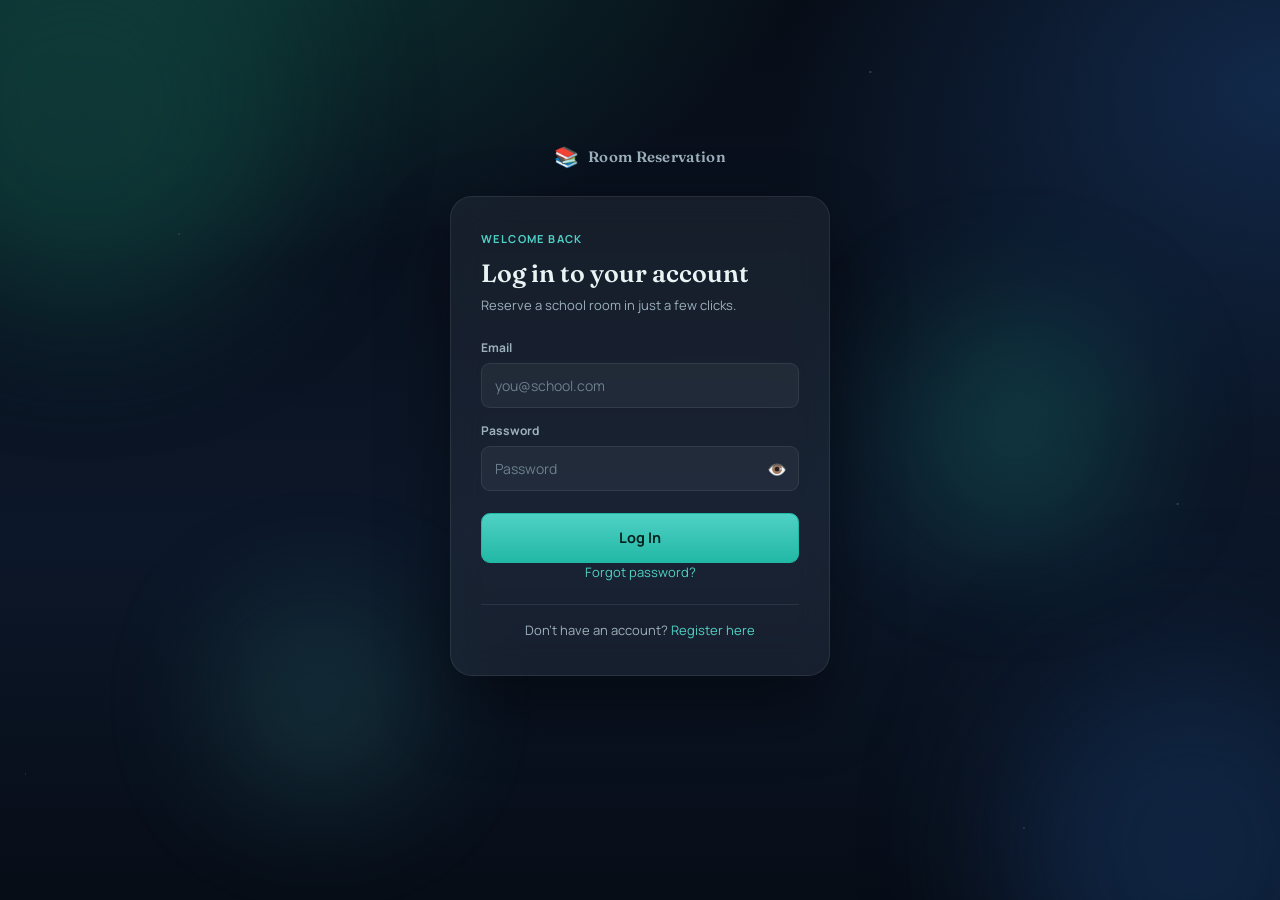
==== dashboard.html @ f52db648 "Add Room Reservation System source files Adds index.html, login.html, register.html, forgot-password" ====
<!DOCTYPE html>

<html lang="en">
<head>
<meta charset="utf-8"/>
<meta content="width=device-width, initial-scale=1.0" name="viewport"/>
<title>Room Reservation System</title>
<link href="https://fonts.googleapis.com" rel="preconnect"/>
<link href="https://cdn.jsdelivr.net/npm/bootstrap@5.3.3/dist/css/bootstrap.min.css" rel="stylesheet"/>
<link href="style.css" rel="stylesheet"/>
</head>
<body>
<div class="container">
<!-- HEADER -->
<div class="header">
<a href="index.html" style="display:flex; align-items:center; gap:8px; text-decoration:none;">
<span style="font-size:20px;">📚</span>
<div>
<h1 style="margin:0;">Room Reservation</h1>
<small>School Management System</small>
</div>
</a>
<div id="userBar"></div>
</div>
<div id="alertBox"></div>
<!-- DASHBOARD NAV -->
<nav class="dash-nav" id="dashNav">
<button class="dash-nav-btn active" data-panel="overview" onclick="switchPanel('overview')">
            🏠 Overview
        </button>
<button class="dash-nav-btn" data-panel="rooms" onclick="switchPanel('rooms')">
            🏫 Rooms
        </button>
<button class="dash-nav-btn" data-panel="reserve" onclick="switchPanel('reserve')">
            📝 Reserve
        </button>
<button class="dash-nav-btn" data-panel="reservations" onclick="switchPanel('reservations')">
            📅 My Reservations
        </button>
<button class="dash-nav-btn" data-panel="profile" onclick="switchPanel('profile')">
            👤 Profile
        </button>
<button class="dash-nav-btn admin-only" data-panel="manage-rooms" onclick="switchPanel('manage-rooms')" style="display:none;">
            🏢 Manage Rooms
        </button>
<button class="dash-nav-btn admin-only" data-panel="manage-users" onclick="switchPanel('manage-users')" style="display:none;">
            👥 Manage Users
        </button>
</nav>
<div class="dash-panels">
<!-- OVERVIEW -->
<section class="panel active" id="panel-overview">
<div class="bento">
<div class="box tile-stats">
<span class="stat-value" id="statRooms">0</span>
<span class="stat-label">Total Rooms</span>
</div>
<div class="box tile-stats">
<span class="stat-value" id="statAvailable">0</span>
<span class="stat-label">Open Slots Today</span>
</div>
<div class="box tile-stats">
<span class="stat-value" id="statPending">0</span>
<span class="stat-label">Pending Reservations</span>
</div>
<div class="box tile-stats">
<span class="stat-value" id="statApproved">0</span>
<span class="stat-label">Approved Reservations</span>
</div>
</div>
<div class="box">
<h2>👋 Welcome</h2>
<p class="note" style="margin-bottom:0;">
                    Use the tabs above to browse rooms, make a reservation,
                    check your booking history, or update your profile.
                </p>
</div>
</section>
<!-- ROOMS -->
<section class="panel" id="panel-rooms">
<div class="box">
<h2>🏫 Rooms</h2>
<p class="note">
                    Select a date to see room availability. Rooms are booked in
                    four fixed time blocks: 8:00–9:30 AM, 10:00–11:30 AM,
                    1:00–2:30 PM, and 3:00–5:00 PM.
                </p>
<label>Check Availability Date</label>
<input id="availabilityDate" type="date"/>
<div class="list-controls">
<select id="roomFilter">
<option value="all">All Rooms</option>
<option value="available">Available Only</option>
</select>
<select id="roomSort">
<option value="name">Sort: Name (A–Z)</option>
<option value="capacity-desc">Sort: Capacity (High–Low)</option>
<option value="capacity-asc">Sort: Capacity (Low–High)</option>
</select>
</div>
<div class="room-grid" id="roomGrid"></div>
<div id="roomPagination"></div>
</div>
</section>
<!-- RESERVE -->
<section class="panel" id="panel-reserve">
<div class="box">
<h2>📝 Reserve a Room</h2>
<form id="bookingForm">
<label>Room</label>
<select id="room" required=""></select>
<label>Date</label>
<input id="date" required="" type="date"/>
<label>Time Slot</label>
<div class="slot-picker" id="slotPicker">
<p class="note">
                            Choose a room and date to see available time slots.
                        </p>
</div>
<label>Purpose</label>
<input id="purpose" placeholder="Example: Math Class" required="" type="text"/>
<button class="btn success" type="submit">
                        📅 Request Reservation
                    </button>
</form>
</div>
</section>
<!-- MY RESERVATIONS -->
<section class="panel" id="panel-reservations">
<div class="box">
<h2>📅 Reservations</h2>
<p class="note">
                    Pending reservations already occupy the
                    selected time until they are cancelled or rejected.
                </p>
<div class="list-controls">
<select id="statusFilter">
<option value="all">All Statuses</option>
<option value="pending">Pending</option>
<option value="approved">Approved</option>
<option value="rejected">Rejected</option>
<option value="cancelled">Cancelled</option>
</select>
<select id="sortOrder">
<option value="newest">Sort: Newest First</option>
<option value="oldest">Sort: Oldest First</option>
</select>
</div>
<div id="bookingList"></div>
<div id="bookingPagination"></div>
</div>
</section>
<!-- PROFILE -->
<section class="panel" id="panel-profile">
<div class="box profile-box">
<h2>👤 My Profile</h2>
<div class="profile-photo-row">
<div class="profile-avatar-frame" id="profileAvatarFrame">
<span id="profileAvatarInitials">?</span>
<img alt="Profile photo" id="profileAvatarImg" style="display:none;"/>
</div>
<div>
<label class="btn photo-upload-label" for="profilePhotoInput">
                            📁 Upload New Photo
                        </label>
<input accept="image/*" id="profilePhotoInput" style="display:none;" type="file"/>
<p class="note" style="margin:8px 0 0;">
                            This photo is also shown to admins for
                            account verification.
                        </p>
</div>
</div>
<div class="profile-info">
<div class="profile-info-row">
<span class="profile-info-label">Full Name</span>
<span id="profileName">—</span>
</div>
<div class="profile-info-row">
<span class="profile-info-label">Email</span>
<span id="profileEmail">—</span>
</div>
<div class="profile-info-row">
<span class="profile-info-label">Role</span>
<span id="profileRole">—</span>
</div>
</div>
<button class="btn" onclick="openPasswordModal()" type="button">
                    🔑 Change Password
                </button>
</div>
</section>
<!-- ADMIN: MANAGE ROOMS -->
<section class="panel" id="panel-manage-rooms">
<div class="box" id="adminBox">
<h2 id="roomFormTitle">🏢 Add Room</h2>
<form id="roomForm">
<input id="roomName" placeholder="Room name" required="" type="text"/>
<input id="capacity" placeholder="Capacity" required="" type="number"/>
<input id="roomLocation" placeholder="Location (e.g. 2nd Floor, Main Building)" type="text"/>
<select id="projector">
<option value="true">
                            Projector: Yes
                        </option>
<option value="false">
                            Projector: No
                        </option>
</select>
<button class="btn success" id="roomSubmitBtn" type="submit">
                        Add Room
                    </button>
<button class="btn" id="cancelEditBtn" onclick="cancelRoomEdit()" style="display:none;" type="button">
                        Cancel Edit
                    </button>
</form>
</div>
</section>
<!-- ADMIN: MANAGE USERS -->
<section class="panel" id="panel-manage-users">
<div class="box" id="resetRequestsBox" style="display:none;">
<h2>🔑 Password Reset Requests</h2>
<div id="resetRequestList"></div>
</div>
<div class="box" id="usersBox">
<h2>👥 Manage Users</h2>
<p class="note">
                    Total registered accounts:
                    <strong id="statUsers">0</strong>
                    ·
                    Pending approval:
                    <strong id="statPendingUsers">0</strong>
                    ·
                    Flagged for review:
                    <strong id="statFlagged">0</strong>
</p>
<div class="list-controls">
<label class="checkbox-label">
<input id="flaggedOnlyFilter" onchange="toggleFlaggedOnly()" type="checkbox"/>
                    Show flagged accounts only
                </label>
<select id="userStatusFilter" onchange="filterUsersByStatus()">
<option value="all">All accounts</option>
<option value="pending">Pending approval</option>
<option value="approved">Approved</option>
<option value="rejected">Rejected</option>
<option value="blocked">Blocked</option>
</select>
</div>
<div id="userList"></div>
<div id="userPagination"></div>
</div>
</section>
</div>
</div>
<!-- ROOM DETAILS MODAL -->
<div class="modal-overlay" id="roomModal" onclick="if(event.target===this) closeRoomModal()">
<div class="modal-card">
<button class="modal-close" onclick="closeRoomModal()" type="button">
            ✕
        </button>
<div id="roomModalBody"></div>
</div>
</div>
<!-- CHANGE PASSWORD MODAL -->
<div class="modal-overlay" id="passwordModal" onclick="if(event.target===this) closePasswordModal()">
<div class="modal-card">
<button class="modal-close" onclick="closePasswordModal()" type="button">
            ✕
        </button>
<h2>🔑 Change Password</h2>
<form id="passwordForm">
<label>Current Password</label>
<div class="password-field">
<input id="currentPassword" required="" type="password"/>
<button aria-label="Show password" class="password-toggle" onclick="togglePasswordVisibility(this, 'currentPassword')" type="button">👁️</button>
</div>
<label>New Password</label>
<div class="password-field">
<input id="newPassword" required="" type="password"/>
<button aria-label="Show password" class="password-toggle" onclick="togglePasswordVisibility(this, 'newPassword')" type="button">👁️</button>
</div>
<label>Confirm New Password</label>
<div class="password-field">
<input id="confirmPassword" required="" type="password"/>
<button aria-label="Show password" class="password-toggle" onclick="togglePasswordVisibility(this, 'confirmPassword')" type="button">👁️</button>
</div>
<button class="btn success" type="submit">
                Update Password
            </button>
</form>
</div>
</div>
<script src="auth.js"></script>
<script>

const currentUser = requireAuth();

</script>
<script src="script.js"></script>
</body>
</html>
---- style.css ----
/* ============================================================
   Room Reservation — Glass / Bento theme
   ============================================================ */

@import url('https://fonts.googleapis.com/css2?family=Fraunces:opsz,wght@9..144,400;9..144,500;9..144,600;9..144,700&family=Manrope:wght@400;500;600;700;800&display=swap');

:root {
    --bg-0: #070d17;
    --bg-1: #0c1729;
    --glow-teal: #0f3d3a;
    --glow-blue: #12294a;

    --glass: rgba(255, 255, 255, 0.055);
    --glass-strong: rgba(255, 255, 255, 0.09);
    --glass-border: rgba(255, 255, 255, 0.14);
    --glass-border-soft: rgba(255, 255, 255, 0.08);

    --ink: #eaf3f3;
    --ink-dim: #9db0bd;
    --ink-faint: #6c7f8e;

    --accent: #4fd1c5;
    --accent-strong: #22b8a6;
    --accent-ink: #04211d;

    --ok: #34d399;
    --ok-bg: rgba(52, 211, 153, 0.14);
    --ok-border: rgba(52, 211, 153, 0.35);

    --warn: #fbbf24;
    --warn-bg: rgba(251, 191, 36, 0.14);
    --warn-border: rgba(251, 191, 36, 0.35);

    --danger: #fb7185;
    --danger-bg: rgba(251, 113, 133, 0.14);
    --danger-border: rgba(251, 113, 133, 0.35);

    --radius-lg: 22px;
    --radius-md: 14px;
    --radius-sm: 9px;

    --font-display: "Fraunces", Georgia, serif;
    --font-body: "Manrope", -apple-system, BlinkMacSystemFont, sans-serif;
}

* {
    box-sizing: border-box;
}

body {
    margin: 0;
    min-height: 100vh;
    font-family: var(--font-body);
    color: var(--ink);
    background:
        radial-gradient(1100px 600px at 12% -10%, var(--glow-teal) 0%, transparent 60%),
        radial-gradient(900px 700px at 100% 10%, var(--glow-blue) 0%, transparent 55%),
        linear-gradient(180deg, var(--bg-0), var(--bg-1) 60%, var(--bg-0));
    background-attachment: fixed;
    line-height: 1.5;
}

body.landing {
    display: flex;
    flex-direction: column;
}

body.landing .landing-panel {
    flex: 1 0 auto;
}

body.landing .landing-footer {
    flex-shrink: 0;
    margin-top: auto;
}

/* ---------- Page shell ---------- */

.container {
    max-width: 1160px;
    margin: 0 auto;
    padding: 28px 20px 60px;
}

.small-container {
    max-width: 420px;
    width: 100%;
    padding-top: 0;
    position: relative;
    z-index: 1;
}

body.auth-page {
    display: flex;
    align-items: center;
    justify-content: center;
    padding: 32px 0;
}

/* ---------- Auth page ambient background ---------- */

.auth-bg {
    position: fixed;
    inset: 0;
    overflow: hidden;
    z-index: 0;
    pointer-events: none;
}

.auth-bg::before {
    content: "";
    position: absolute;
    inset: -10%;
    background-image:
        radial-gradient(1.5px 1.5px at 20% 30%, rgba(255,255,255,0.5), transparent),
        radial-gradient(1.5px 1.5px at 65% 15%, rgba(255,255,255,0.4), transparent),
        radial-gradient(1px 1px at 40% 65%, rgba(255,255,255,0.35), transparent),
        radial-gradient(1.5px 1.5px at 85% 55%, rgba(255,255,255,0.4), transparent),
        radial-gradient(1px 1px at 10% 80%, rgba(255,255,255,0.3), transparent),
        radial-gradient(1.5px 1.5px at 75% 85%, rgba(255,255,255,0.45), transparent),
        radial-gradient(1px 1px at 55% 40%, rgba(255,255,255,0.3), transparent),
        radial-gradient(1.5px 1.5px at 30% 95%, rgba(255,255,255,0.35), transparent);
    background-repeat: repeat;
    background-size: 100% 100%;
    animation: twinkle 6s ease-in-out infinite;
    opacity: 0.7;
}

@keyframes twinkle {
    0%, 100% { opacity: 0.5; }
    50% { opacity: 0.9; }
}

.orb {
    position: absolute;
    border-radius: 50%;
    filter: blur(70px);
    will-change: transform;
}

.orb-1 {
    width: 420px;
    height: 420px;
    top: -12%;
    left: -10%;
    background: var(--glow-teal);
    opacity: 0.8;
}

.orb-2 {
    width: 380px;
    height: 380px;
    bottom: -15%;
    right: -8%;
    background: var(--glow-blue);
    opacity: 0.8;
}

.orb-3 {
    width: 220px;
    height: 220px;
    top: 35%;
    right: 12%;
    background: var(--accent-strong);
    opacity: 0.25;
}

.orb-4 {
    width: 180px;
    height: 180px;
    bottom: 12%;
    left: 18%;
    background: var(--accent);
    opacity: 0.2;
}

/* ---------- 3D tilt auth card ---------- */

.tilt-wrap {
    perspective: 1000px;
}

.box.auth-card {
    position: relative;
    overflow: hidden;
    padding: 34px 30px;
    transform-style: preserve-3d;
    transform:
        perspective(1000px)
        rotateX(var(--rx, 0deg))
        rotateY(var(--ry, 0deg))
        scale(var(--s, 1));
    box-shadow: 0 30px 70px rgba(0, 0, 0, 0.45);
}

.auth-card .glare {
    position: absolute;
    inset: 0;
    background: radial-gradient(
        circle at var(--gx, 50%) var(--gy, 50%),
        rgba(255, 255, 255, 0.22),
        transparent 55%
    );
    opacity: 0;
    transition: opacity 0.2s ease;
    pointer-events: none;
}

@media (prefers-reduced-motion: reduce) {
    .auth-bg::before {
        animation: none;
    }

    .orb {
        display: none;
    }

    .box.auth-card {
        transition: none !important;
        transform: none !important;
    }
}

@media (max-width: 480px) {
    .orb-1, .orb-2 {
        width: 260px;
        height: 260px;
    }

    .orb-3, .orb-4 {
        width: 140px;
        height: 140px;
    }
}

/* ---------- Clean auth layout ---------- */

.auth-brand {
    display: flex;
    align-items: center;
    justify-content: center;
    gap: 9px;
    margin-bottom: 28px;
    text-decoration: none !important;
}

.auth-logo {
    font-size: 20px;
    line-height: 1;
}

.auth-wordmark {
    font-family: var(--font-display);
    font-weight: 600;
    font-size: 15px;
    letter-spacing: 0.3px;
    color: var(--ink-dim);
}

.auth-card-head {
    margin-bottom: 24px;
}

.auth-eyebrow {
    display: block;
    font-size: 11px;
    font-weight: 700;
    text-transform: uppercase;
    letter-spacing: 1.4px;
    color: var(--accent);
    margin-bottom: 10px;
}

.auth-card .auth-card-head h2 {
    font-size: 25px;
    margin: 0 0 8px;
}

.auth-sub {
    margin: 0;
    font-size: 13.5px;
    color: var(--ink-dim);
    line-height: 1.5;
}

.auth-card .btn.full-width {
    width: 100%;
    margin-top: 22px;
    padding: 13px 18px;
    font-size: 14.5px;
}

.auth-divider {
    height: 1px;
    background: var(--glass-border-soft);
    margin: 22px 0 16px;
}

.auth-footer {
    text-align: center;
    font-size: 13px;
    color: var(--ink-dim);
    margin: 0;
}

@media (max-width: 480px) {
    .box.auth-card {
        padding: 26px 20px;
    }

    .box.auth-card .auth-card-head h2 {
        font-size: 22px;
    }

    .auth-brand {
        margin-bottom: 20px;
    }
}

/* ---------- Header ---------- */

.header {
    display: flex;
    justify-content: space-between;
    align-items: center;
    gap: 16px;
    padding: 20px 26px;
    margin-bottom: 22px;
    background: var(--glass);
    border: 1px solid var(--glass-border-soft);
    border-radius: var(--radius-lg);
    backdrop-filter: blur(18px);
    -webkit-backdrop-filter: blur(18px);
}

.header h1 {
    font-family: var(--font-display);
    font-weight: 600;
    font-size: 26px;
    margin: 0 0 2px;
    letter-spacing: 0.2px;
}

.header small {
    color: var(--ink-dim);
    font-size: 13px;
}

#userBar {
    display: flex;
    align-items: center;
    gap: 10px;
    flex-wrap: wrap;
    font-size: 13px;
    color: var(--ink-dim);
}

/* ---------- Glass surfaces (tiles / boxes) ---------- */

.box {
    background: var(--glass);
    border: 1px solid var(--glass-border-soft);
    border-radius: var(--radius-lg);
    padding: 24px;
    margin-bottom: 18px;
    backdrop-filter: blur(16px);
    -webkit-backdrop-filter: blur(16px);
    box-shadow: 0 1px 0 rgba(255, 255, 255, 0.05) inset;
}

.box h2 {
    font-family: var(--font-display);
    font-weight: 600;
    font-size: 19px;
    margin: 0 0 14px;
    color: var(--ink);
}

.note {
    color: var(--ink-dim);
    font-size: 13px;
    margin: 0 0 14px;
    line-height: 1.6;
}

/* ---------- Bento grid (index dashboard) ---------- */

.bento {
    display: grid;
    grid-template-columns: repeat(12, 1fr);
    gap: 16px;
    align-items: start;
}

.bento > .box {
    margin-bottom: 0;
}

.tile-stats {
    grid-column: span 3;
    padding: 18px 20px;
    display: flex;
    flex-direction: column;
    gap: 6px;
}

.stat-value {
    font-family: var(--font-display);
    font-size: 30px;
    font-weight: 600;
    line-height: 1;
}

.stat-label {
    font-size: 12px;
    color: var(--ink-dim);
}

.tile-admin {
    grid-column: span 6;
}

.tile-users {
    grid-column: span 6;
}

.tile-rooms {
    grid-column: span 8;
}

.tile-book {
    grid-column: span 4;
}

.tile-reservations {
    grid-column: span 12;
}

@media (max-width: 900px) {
    .tile-stats { grid-column: span 6; }
    .tile-admin { grid-column: span 12; }
    .tile-users { grid-column: span 12; }
    .tile-rooms { grid-column: span 12; }
    .tile-book { grid-column: span 12; }
}

@media (max-width: 560px) {
    .tile-stats { grid-column: span 12; }
}

/* ---------- Mobile refinements ---------- */

@media (max-width: 640px) {

    .container {
        padding: 16px 12px 40px;
    }

    .small-container {
        padding-top: 0;
    }

    .header {
        flex-direction: column;
        align-items: flex-start;
        gap: 10px;
        padding: 16px 18px;
        border-radius: var(--radius-md);
    }

    #userBar {
        width: 100%;
        justify-content: flex-start;
    }

    .header h1 {
        font-size: 21px;
    }

    .box {
        padding: 16px;
        border-radius: var(--radius-md);
    }

    .bento {
        gap: 12px;
    }

    .tile-stats {
        flex-direction: row;
        align-items: baseline;
        justify-content: space-between;
        padding: 14px 16px;
    }

    .stat-value {
        font-size: 22px;
    }

    .room-grid,
    .slot-grid {
        grid-template-columns: 1fr;
    }

    .booking {
        flex-direction: column;
        align-items: stretch;
    }

    .booking > div:last-child {
        display: flex;
        gap: 8px;
    }

    .booking > div:last-child .btn {
        flex: 1;
        margin-top: 0;
    }

    input,
    select,
    .btn {
        font-size: 16px; /* prevents iOS auto-zoom on focus */
    }

    .pagination {
        gap: 8px;
    }

    .pagination .btn {
        font-size: 13px;
        padding: 8px 10px;
    }

    .user-row {
        flex-direction: column;
        align-items: stretch;
        text-align: left;
    }

    .user-row-actions {
        flex-wrap: wrap;
        margin-top: 8px;
    }

    .user-row .btn {
        width: 100%;
        margin-top: 8px;
    }

    .modal-card {
        padding: 20px;
        max-height: 90vh;
    }

    .modal-overlay {
        padding: 12px;
    }

    .list-controls {
        flex-direction: column;
    }

    .list-controls select {
        width: 100%;
    }
}

/* ---------- Forms ---------- */

label {
    display: block;
    font-size: 12px;
    font-weight: 700;
    color: var(--ink-dim);
    margin: 14px 0 6px;
    text-transform: none;
}

label:first-of-type {
    margin-top: 0;
}

input,
select {
    width: 100%;
    padding: 11px 13px;
    background: rgba(255, 255, 255, 0.045);
    border: 1px solid var(--glass-border-soft);
    border-radius: var(--radius-sm);
    color: var(--ink);
    font-family: var(--font-body);
    font-size: 14px;
    outline: none;
    transition: border-color 0.15s ease, background 0.15s ease;
}

input::placeholder {
    color: var(--ink-faint);
}

/* ---------- Password field with show/hide toggle ---------- */

.password-field {
    position: relative;
}

.password-field input {
    padding-right: 42px;
}

.password-toggle {
    position: absolute;
    top: 50%;
    right: 6px;
    transform: translateY(-50%);
    background: none;
    border: none;
    font-size: 16px;
    line-height: 1;
    padding: 6px;
    cursor: pointer;
    color: var(--ink-dim);
    display: flex;
    align-items: center;
    justify-content: center;
}

.password-toggle:hover {
    color: var(--ink);
}

input:focus,
select:focus {
    border-color: var(--accent);
    background: rgba(79, 209, 197, 0.06);
}

select option {
    background: #0c1729;
    color: var(--ink);
}

input[type="date"],
input[type="time"] {
    color-scheme: dark;
}

/* ---------- Buttons ---------- */

.btn {
    display: inline-flex;
    align-items: center;
    justify-content: center;
    gap: 6px;
    padding: 11px 18px;
    margin-top: 16px;
    border: 1px solid var(--glass-border);
    border-radius: var(--radius-sm);
    background: var(--glass-strong);
    color: var(--ink);
    font-family: var(--font-body);
    font-weight: 700;
    font-size: 14px;
    cursor: pointer;
    transition: transform 0.12s ease, background 0.15s ease, border-color 0.15s ease;
}

.btn:hover {
    background: rgba(255, 255, 255, 0.13);
}

.btn:active {
    transform: scale(0.98);
}

.btn.success {
    background: linear-gradient(180deg, var(--accent), var(--accent-strong));
    border-color: var(--accent-strong);
    color: var(--accent-ink);
}

.btn.success:hover {
    filter: brightness(1.06);
}

.btn.danger {
    background: var(--danger-bg);
    border-color: var(--danger-border);
    color: #ffd7dd;
}

.btn.danger:hover {
    background: rgba(251, 113, 133, 0.22);
}

/* ---------- Alerts ---------- */

.alert {
    padding: 13px 16px;
    border-radius: var(--radius-md);
    margin-bottom: 16px;
    font-size: 13px;
    border: 1px solid;
    backdrop-filter: blur(12px);
}

.alert.success {
    background: var(--ok-bg);
    border-color: var(--ok-border);
    color: #b6f4d8;
}

.alert.error {
    background: var(--danger-bg);
    border-color: var(--danger-border);
    color: #ffd7dd;
}

/* ---------- List filter / sort controls ---------- */

.list-controls {
    display: flex;
    gap: 10px;
    margin-bottom: 14px;
    flex-wrap: wrap;
}

.list-controls select {
    width: auto;
    flex: 1;
    min-width: 160px;
    padding: 9px 12px;
    font-size: 13px;
}

/* ---------- Room grid ---------- */

.room-grid {
    display: grid;
    grid-template-columns: repeat(auto-fill, minmax(230px, 1fr));
    gap: 12px;
}

.room-card {
    background: rgba(255, 255, 255, 0.035);
    border: 1px solid var(--glass-border-soft);
    border-radius: var(--radius-md);
    padding: 16px;
    transition: border-color 0.15s ease, background 0.15s ease;
}

.room-card:hover {
    border-color: var(--glass-border);
    background: rgba(255, 255, 255, 0.06);
}

.room-card h3 {
    font-family: var(--font-display);
    font-weight: 600;
    font-size: 17px;
    color: var(--ink);
    margin: 0 0 8px;
}

.room-card p {
    color: var(--ink-dim);
    font-size: 13px;
    margin: 4px 0;
}

.room-summary {
    display: inline-flex;
    align-items: center;
    padding: 7px 11px;
    margin: 10px 0;
    border-radius: var(--radius-sm);
    font-size: 12px;
    font-weight: 700;
    border: 1px solid;
}

.room-summary.available {
    background: var(--ok-bg);
    color: var(--ok);
    border-color: var(--ok-border);
}

.room-summary.full {
    background: var(--danger-bg);
    color: var(--danger);
    border-color: var(--danger-border);
}

.available {
    background: var(--ok-bg);
    color: var(--ok);
    padding: 8px 10px;
    margin: 10px 0;
    border-radius: var(--radius-sm);
    font-size: 12px;
    border: 1px solid var(--ok-border);
}

/* ---------- Timeline ---------- */

.timeline {
    margin-top: 10px;
    font-size: 12px;
}

.timeline b {
    display: block;
    margin-bottom: 6px;
    color: var(--ink-dim);
    font-weight: 700;
}

.timeline-item {
    display: flex;
    justify-content: space-between;
    align-items: center;
    gap: 8px;
    padding: 9px 11px;
    margin-top: 6px;
    border-radius: var(--radius-sm);
    border: 1px solid;
}

.timeline-item span:last-child {
    text-align: right;
}

.timeline-item.available {
    background: var(--ok-bg);
    color: var(--ok);
    border-color: var(--ok-border);
}

.timeline-item.pending {
    background: var(--warn-bg);
    color: var(--warn);
    border-color: var(--warn-border);
}

.timeline-item.approved {
    background: var(--danger-bg);
    color: var(--danger);
    border-color: var(--danger-border);
}

/* ---------- Slot picker ---------- */

.slot-picker {
    margin-bottom: 6px;
}

.slot-grid {
    display: grid;
    grid-template-columns: repeat(auto-fill, minmax(150px, 1fr));
    gap: 8px;
}

.slot-option {
    display: flex;
    flex-direction: column;
    gap: 4px;
    padding: 11px 12px;
    border-radius: var(--radius-sm);
    border: 1px solid var(--glass-border-soft);
    font-size: 12px;
    cursor: pointer;
    background: rgba(255, 255, 255, 0.03);
    transition: transform 0.1s ease, border-color 0.15s ease;
}

.slot-option.available {
    background: var(--ok-bg);
    color: var(--ok);
    border-color: var(--ok-border);
}

.slot-option.available:hover {
    transform: translateY(-1px);
    border-color: var(--ok);
}

.slot-option.selected {
    outline: 2px solid var(--accent);
    outline-offset: -2px;
}

.slot-option.disabled {
    cursor: not-allowed;
    opacity: 0.9;
}

.slot-option.pending {
    background: var(--warn-bg);
    color: var(--warn);
    border-color: var(--warn-border);
}

.slot-option.approved {
    background: var(--danger-bg);
    color: var(--danger);
    border-color: var(--danger-border);
}

.slot-time {
    font-weight: 700;
}

.slot-purpose {
    font-size: 11px;
    opacity: 0.85;
}

/* ---------- Reservations list ---------- */

.booking {
    background: rgba(255, 255, 255, 0.035);
    border: 1px solid var(--glass-border-soft);
    border-left: 3px solid var(--accent);
    border-radius: var(--radius-md);
    padding: 16px;
    margin-bottom: 10px;
    display: flex;
    justify-content: space-between;
    align-items: center;
    gap: 14px;
    flex-wrap: wrap;
}

.booking h3 {
    font-family: var(--font-display);
    font-size: 15px;
    font-weight: 600;
    color: var(--ink);
    margin: 0 0 6px;
}

.booking p {
    font-size: 12px;
    color: var(--ink-dim);
    margin: 3px 0;
}

.status {
    display: inline-block;
    padding: 4px 9px;
    border-radius: 999px;
    font-size: 11px;
    font-weight: 700;
    border: 1px solid;
}

.status.pending {
    background: var(--warn-bg);
    color: var(--warn);
    border-color: var(--warn-border);
}

.status.approved {
    background: var(--ok-bg);
    color: var(--ok);
    border-color: var(--ok-border);
}

.status.cancelled {
    background: rgba(255, 255, 255, 0.06);
    color: var(--ink-faint);
    border-color: var(--glass-border-soft);
}

.status.rejected {
    background: var(--danger-bg);
    color: var(--danger);
    border-color: var(--danger-border);
}

.status.blocked {
    background: rgba(255, 255, 255, 0.06);
    color: var(--ink-dim);
    border-color: var(--glass-border);
}

.status.priority {
    background: rgba(79, 209, 197, 0.14);
    color: var(--accent);
    border-color: rgba(79, 209, 197, 0.35);
    margin-left: 6px;
}

/* ---------- Manage Users ---------- */

.user-row {
    display: flex;
    justify-content: space-between;
    align-items: center;
    gap: 12px;
    padding: 12px 14px;
    margin-bottom: 8px;
    background: rgba(255, 255, 255, 0.035);
    border: 1px solid var(--glass-border-soft);
    border-radius: var(--radius-sm);
}

.user-row-info {
    flex: 1;
    min-width: 0;
}

.user-row-photo {
    flex-shrink: 0;
}

.user-row-avatar {
    width: 36px;
    height: 36px;
    border-radius: 50%;
    object-fit: cover;
    display: flex;
    align-items: center;
    justify-content: center;
    background: linear-gradient(135deg, var(--accent), var(--glow-blue));
    color: var(--accent-ink);
    font-size: 12px;
    font-weight: 700;
}

.user-row strong {
    font-size: 13px;
    color: var(--ink);
}

.user-row p {
    font-size: 12px;
    color: var(--ink-dim);
    margin: 3px 0 0;
}

.role-select {
    display: inline-block;
    width: auto;
    padding: 2px 8px;
    font-size: 12px;
    margin: 0;
    border-radius: 6px;
    background: var(--glass-strong);
    color: var(--ink);
    border: 1px solid var(--glass-border);
}

.user-row-role-fixed {
    font-weight: 500;
}

.user-row .btn {
    margin-top: 0;
    padding: 7px 12px;
    font-size: 12px;
}

.user-row-actions {
    display: flex;
    align-items: center;
    flex-wrap: wrap;
    gap: 8px;
    flex-shrink: 0;
}

.trust-flags {
    color: var(--ink-faint);
    font-size: 11px;
    margin-top: 4px;
    line-height: 1.5;
}

.status.trust-low {
    background: var(--ok-bg);
    color: var(--ok);
    border-color: var(--ok-border);
}

.status.trust-medium {
    background: var(--warn-bg);
    color: var(--warn);
    border-color: var(--warn-border);
}

.status.trust-high {
    background: var(--danger-bg);
    color: var(--danger);
    border-color: var(--danger-border);
}

.checkbox-label {
    display: flex;
    align-items: center;
    gap: 8px;
    font-size: 13px;
    font-weight: 400;
    color: var(--ink-dim);
    margin: 0 0 14px;
    cursor: pointer;
    text-transform: none;
}

.checkbox-label input[type="checkbox"] {
    width: auto;
    accent-color: var(--accent);
    cursor: pointer;
}

.field-hint {
    font-size: 12px;
    color: var(--warn);
    margin: -8px 0 4px;
    line-height: 1.5;
}

/* ---------- Photo / face-check capture ---------- */

.photo-capture {
    margin: 4px 0 16px;
}

.photo-frame {
    position: relative;
    width: 260px;
    height: 260px;
    margin: 0 auto 12px;
    border-radius: 50%;
    overflow: hidden;
    background: rgba(255, 255, 255, 0.04);
    border: 2px dashed var(--glass-border);
    display: flex;
    align-items: center;
    justify-content: center;
}

@media (max-width: 480px) {
    .photo-frame {
        width: 220px;
        height: 220px;
    }
}

.photo-placeholder {
    font-size: 40px;
    opacity: 0.5;
}

#camPreview,
#photoPreview,
#matchPreview {
    width: 100%;
    height: 100%;
    object-fit: cover;
    transform: scaleX(-1);
}

.photo-status {
    text-align: center;
    font-size: 12px;
    color: var(--ink-dim);
    line-height: 1.6;
    margin: 0 0 12px;
    min-height: 34px;
}

.photo-status.ok {
    color: var(--ok);
}

.photo-status.warn {
    color: var(--warn);
}

.photo-status.error {
    color: var(--danger);
}

.photo-actions {
    display: flex;
    justify-content: center;
    gap: 10px;
    flex-wrap: wrap;
}

.photo-actions .btn {
    margin-top: 0;
    padding: 9px 14px;
    font-size: 13px;
}

.photo-upload-label {
    display: inline-flex;
    align-items: center;
    justify-content: center;
    cursor: pointer;
}

/* ---------- Room details modal ---------- */

.modal-overlay {
    display: none;
    position: fixed;
    inset: 0;
    background: rgba(3, 8, 15, 0.65);
    backdrop-filter: blur(6px);
    -webkit-backdrop-filter: blur(6px);
    align-items: center;
    justify-content: center;
    padding: 20px;
    z-index: 100;
}

.modal-card {
    position: relative;
    width: 100%;
    max-width: 460px;
    max-height: 85vh;
    overflow-y: auto;
    background: var(--bg-1);
    border: 1px solid var(--glass-border);
    border-radius: var(--radius-lg);
    padding: 26px;
    box-shadow: 0 20px 60px rgba(0, 0, 0, 0.5);
}

.modal-card h2 {
    font-family: var(--font-display);
    font-weight: 600;
    font-size: 20px;
    margin: 0 0 10px;
}

.modal-card p {
    color: var(--ink-dim);
    font-size: 13px;
    margin: 4px 0;
}

.modal-close {
    position: absolute;
    top: 14px;
    right: 14px;
    width: 30px;
    height: 30px;
    border-radius: 50%;
    border: 1px solid var(--glass-border-soft);
    background: var(--glass-strong);
    color: var(--ink);
    cursor: pointer;
    font-size: 14px;
    line-height: 1;
}

.modal-close:hover {
    background: rgba(255, 255, 255, 0.16);
}

.empty {
    color: var(--ink-faint);
    font-size: 13px;
    padding: 10px 2px;
}

/* ---------- Pagination ---------- */

.pagination {
    display: flex;
    align-items: center;
    justify-content: center;
    gap: 14px;
    margin-top: 16px;
}

.pagination .btn {
    margin-top: 0;
    padding: 8px 14px;
    font-size: 13px;
}

.pagination .btn:disabled {
    opacity: 0.35;
    cursor: not-allowed;
}

.pagination .btn:disabled:hover {
    background: var(--glass-strong);
}

.page-indicator {
    font-size: 12px;
    color: var(--ink-dim);
    white-space: nowrap;
}

/* ---------- Links ---------- */

a {
    color: var(--accent);
    text-decoration: none;
}

a:hover {
    text-decoration: underline;
}

.box p {
    color: var(--ink-dim);
    font-size: 13px;
}

/* ============================================================
   Landing page (home.html)
   ============================================================ */

.landing a {
    text-decoration: none;
}

.landing section {
    position: relative;
    z-index: 1;
}

.landing-panel {
    display: none;
}

.landing-panel.active {
    display: block;
    animation: panelFadeIn 0.25s ease;
}

.nav-links a.active {
    color: var(--ink);
}

/* ---------- Navbar ---------- */

.navbar {
    position: sticky;
    top: 0;
    z-index: 50;
    display: flex;
    align-items: center;
    justify-content: space-between;
    padding: 16px 5vw;
    background: rgba(7, 13, 23, 0.72);
    border-bottom: 1px solid var(--glass-border-soft);
    backdrop-filter: blur(16px);
    -webkit-backdrop-filter: blur(16px);
}

.navbar .auth-brand {
    margin-bottom: 0;
}

.nav-links {
    display: flex;
    align-items: center;
    gap: 28px;
}

.nav-links a {
    font-size: 14px;
    font-weight: 600;
    color: var(--ink-dim);
    transition: color 0.15s ease;
}

.nav-links a:hover {
    color: var(--ink);
}

.nav-actions {
    display: flex;
    align-items: center;
    gap: 10px;
}

.nav-actions .btn {
    margin-top: 0;
}

.nav-toggle {
    display: none;
    background: none;
    border: 1px solid var(--glass-border-soft);
    border-radius: var(--radius-sm);
    color: var(--ink);
    width: 38px;
    height: 38px;
    font-size: 18px;
    cursor: pointer;
}

/* ---------- Hero ---------- */

.hero {
    --nav-h: 78px;
    max-width: 2000px;
    margin: 0 auto;
    padding: 40px 5vw;
    min-height: calc(100vh - var(--nav-h));
    min-height: calc(100dvh - var(--nav-h));
    display: grid;
    grid-template-columns: 1fr 1fr;
    gap: 48px;
    align-items: center;
}

.hero-eyebrow {
    display: inline-block;
    font-size: 12px;
    font-weight: 700;
    text-transform: uppercase;
    letter-spacing: 1.4px;
    color: var(--accent);
    background: rgba(79, 209, 197, 0.12);
    border: 1px solid rgba(79, 209, 197, 0.3);
    padding: 6px 14px;
    border-radius: 999px;
    margin-bottom: 20px;
}

.hero h1 {
    font-family: var(--font-display);
    font-weight: 600;
    font-size: 52px;
    line-height: 1.1;
    margin: 0 0 20px;
    color: var(--ink);
}

.hero h1 span {
    color: var(--accent);
}

.hero-sub {
    font-size: 17px;
    color: var(--ink-dim);
    line-height: 1.65;
    margin: 0 0 32px;
    max-width: 440px;
}

.hero-ctas {
    display: flex;
    align-items: center;
    gap: 14px;
    flex-wrap: wrap;
}

.hero-ctas .btn {
    margin-top: 0;
    padding: 13px 24px;
    font-size: 14.5px;
}

.btn.ghost {
    background: transparent;
    border-color: var(--glass-border-soft);
}

.btn.ghost:hover {
    background: var(--glass);
}

/* Quick availability preview bar */

.hero-search {
    display: grid;
    grid-template-columns: repeat(4, 1fr) auto;
    gap: 10px;
    padding: 16px;
    background: var(--glass);
    border: 1px solid var(--glass-border);
    border-radius: var(--radius-lg);
    backdrop-filter: blur(16px);
    max-width: 620px;
}

.hero-search-field {
    display: flex;
    flex-direction: column;
    gap: 4px;
}

.hero-search-field label {
    margin: 0;
    font-size: 10px;
    text-transform: uppercase;
    letter-spacing: 0.6px;
}

.hero-search-field select,
.hero-search-field input {
    padding: 8px 10px;
    font-size: 13px;
}

.hero-search-btn {
    align-self: end;
    width: 42px;
    height: 42px;
    border-radius: 50%;
    background: linear-gradient(180deg, var(--accent), var(--accent-strong));
    border: none;
    color: var(--accent-ink);
    font-size: 16px;
    cursor: pointer;
    display: flex;
    align-items: center;
    justify-content: center;
    transition: transform 0.15s ease;
}

.hero-search-btn:hover {
    transform: scale(1.06);
}

.hero-search-note {
    grid-column: 1 / -1;
    font-size: 11.5px;
    color: var(--ink-faint);
    margin: 2px 0 0;
}

/* Hero illustration */

.hero-art {
    position: relative;
    align-self: stretch;
    min-height: 380px;
    display: flex;
    flex-direction: column;
    align-items: center;
    justify-content: center;
    width: 100%;
}

.hero-art-card {
    position: absolute;
    background: var(--glass-strong);
    border: 1px solid var(--glass-border);
    border-radius: var(--radius-lg);
    backdrop-filter: blur(14px);
    box-shadow: 0 25px 60px rgba(0, 0, 0, 0.45);
    padding: 16px 18px;
}

.hero-art-card.card-1 {
    top: 0;
    left: 10%;
    width: 260px;
    background: #ffffff;
    border-color: rgba(0, 0, 0, 0.08);
    box-shadow: 0 25px 60px rgba(0, 0, 0, 0.25);
}

.hero-art-card.card-2 {
    top: 130px;
    right: 0;
    width: 220px;
    background: #ffffff;
    border-color: rgba(0, 0, 0, 0.08);
    box-shadow: 0 25px 60px rgba(0, 0, 0, 0.25);
}

.hero-art-card.card-3 {
    bottom: 10px;
    left: 0;
    width: 240px;
    background: #ffffff;
    border-color: rgba(0, 0, 0, 0.08);
    box-shadow: 0 25px 60px rgba(0, 0, 0, 0.25);
}

.hero-art-card .art-label {
    font-size: 11px;
    color: #111827;
    font-weight: 700;
    text-transform: uppercase;
    letter-spacing: 0.6px;
    margin-bottom: 8px;
}

.hero-art-card .art-title {
    font-family: var(--font-display);
    font-weight: 600;
    font-size: 16px;
    margin-bottom: 10px;
    color: #000000;
}

.hero-art-card .art-row {
    display: flex;
    justify-content: space-between;
    font-size: 12px;
    padding: 6px 0;
    border-top: 1px solid rgba(0, 0, 0, 0.08);
    color: #000000;
}

.hero-art-card .art-row:first-of-type {
    border-top: none;
}

/* ---------- Section shell ---------- */

.section {
    max-width: 1160px;
    margin: 0 auto;
    padding: 64px 5vw;
}

.section-head {
    text-align: center;
    max-width: 620px;
    margin: 0 auto 42px;
}

.section-eyebrow {
    display: block;
    font-size: 11px;
    font-weight: 700;
    text-transform: uppercase;
    letter-spacing: 1.4px;
    color: var(--accent);
    margin-bottom: 10px;
}

.section-head h2 {
    font-family: var(--font-display);
    font-weight: 600;
    font-size: 30px;
    margin: 0 0 12px;
    color: var(--ink);
}

.section-head p {
    color: var(--ink-dim);
    font-size: 14.5px;
    line-height: 1.6;
    margin: 0;
}

/* ---------- Mini stats bar ---------- */

.stats-bar {
    max-width: 1160px;
    margin: 0 auto;
    padding: 0 5vw 20px;
}

.stats-bar .stat-card {
    background: var(--glass);
    border: 1px solid var(--glass-border-soft);
    border-radius: var(--radius-lg);
    padding: 20px;
    text-align: center;
    backdrop-filter: blur(14px);
}

.stats-bar .stat-value {
    display: block;
    font-family: var(--font-display);
    font-size: 28px;
    font-weight: 600;
    color: var(--accent);
}

.stats-bar .stat-label {
    font-size: 12px;
    color: var(--ink-dim);
}

/* ---------- Feature grid ---------- */

.feature-grid {
    margin: 0;
}

.feature-card {
    background: var(--glass);
    border: 1px solid var(--glass-border-soft);
    border-radius: var(--radius-lg);
    padding: 24px;
    backdrop-filter: blur(14px);
    transition: border-color 0.15s ease, transform 0.15s ease;
}

.feature-card:hover {
    border-color: var(--glass-border);
    transform: translateY(-3px);
}

.feature-icon {
    font-size: 24px;
    margin-bottom: 14px;
}

.feature-card h3 {
    font-family: var(--font-display);
    font-weight: 600;
    font-size: 16px;
    margin: 0 0 8px;
    color: var(--ink);
}

.feature-card p {
    font-size: 13px;
    color: var(--ink-dim);
    line-height: 1.6;
    margin: 0;
}

/* ---------- How it works ---------- */

.steps {
    position: relative;
}

.step-card {
    background: var(--glass);
    border: 1px solid var(--glass-border-soft);
    border-radius: var(--radius-lg);
    padding: 26px 22px;
    text-align: center;
}

.step-number {
    width: 34px;
    height: 34px;
    border-radius: 50%;
    background: linear-gradient(180deg, var(--accent), var(--accent-strong));
    color: var(--accent-ink);
    font-family: var(--font-display);
    font-weight: 700;
    font-size: 14px;
    display: flex;
    align-items: center;
    justify-content: center;
    margin: 0 auto 14px;
}

.step-card h3 {
    font-family: var(--font-display);
    font-weight: 600;
    font-size: 16px;
    margin: 0 0 8px;
}

.step-card p {
    font-size: 13px;
    color: var(--ink-dim);
    margin: 0;
    line-height: 1.6;
}

/* ---------- Trust & safety spotlight ---------- */

.trust-spotlight {
    background: linear-gradient(
        135deg,
        rgba(79, 209, 197, 0.08),
        rgba(18, 41, 74, 0.35)
    );
    border: 1px solid var(--glass-border);
    border-radius: var(--radius-lg);
    padding: 44px 5vw;
    display: grid;
    grid-template-columns: 1fr 1fr;
    gap: 40px;
    align-items: center;
}

.trust-copy h2 {
    font-family: var(--font-display);
    font-weight: 600;
    font-size: 27px;
    margin: 0 0 14px;
}

.trust-copy p {
    color: var(--ink-dim);
    font-size: 14px;
    line-height: 1.7;
    margin: 0 0 20px;
}

.trust-copy ul {
    margin: 0;
    padding: 0;
    list-style: none;
}

.trust-copy li {
    font-size: 13.5px;
    color: var(--ink-dim);
    padding: 6px 0;
}

.trust-signals {
    display: flex;
    flex-direction: column;
    gap: 12px;
}

.trust-signal-card {
    display: flex;
    align-items: center;
    gap: 12px;
    padding: 14px 16px;
    background: rgba(255, 255, 255, 0.04);
    border: 1px solid var(--glass-border-soft);
    border-radius: var(--radius-md);
}

.trust-signal-card .badge-icon {
    font-size: 20px;
}

.trust-signal-card strong {
    display: block;
    font-size: 13.5px;
    color: var(--ink);
}

.trust-signal-card span.desc {
    font-size: 12px;
    color: var(--ink-dim);
}

.trust-signal-card.legit { border-left: 3px solid var(--ok); }
.trust-signal-card.review { border-left: 3px solid var(--warn); }
.trust-signal-card.fake { border-left: 3px solid var(--danger); }

/* ---------- Testimonials ---------- */

.testimonials {
    margin: 0;
}

.testimonial-card {
    background: var(--glass);
    border: 1px solid var(--glass-border-soft);
    border-radius: var(--radius-lg);
    padding: 24px;
    backdrop-filter: blur(14px);
}

.testimonial-quote {
    font-size: 13.5px;
    color: var(--ink-dim);
    line-height: 1.7;
    margin: 0 0 16px;
}

.testimonial-who {
    display: flex;
    align-items: center;
    gap: 10px;
}

.testimonial-avatar {
    width: 36px;
    height: 36px;
    border-radius: 50%;
    background: linear-gradient(135deg, var(--accent), var(--glow-blue));
    display: flex;
    align-items: center;
    justify-content: center;
    font-weight: 700;
    font-size: 13px;
    color: var(--accent-ink);
}

.testimonial-name {
    font-size: 13px;
    font-weight: 700;
    color: var(--ink);
}

.testimonial-role {
    font-size: 11.5px;
    color: var(--ink-faint);
}

/* ---------- Final CTA ---------- */

.cta-banner {
    text-align: center;
    background: var(--glass);
    border: 1px solid var(--glass-border);
    border-radius: var(--radius-lg);
    padding: 56px 5vw;
    backdrop-filter: blur(14px);
}

.cta-banner h2 {
    font-family: var(--font-display);
    font-weight: 600;
    font-size: 28px;
    margin: 0 0 14px;
}

.cta-banner p {
    color: var(--ink-dim);
    font-size: 14px;
    margin: 0 0 26px;
}

.cta-banner .btn {
    margin-top: 0;
    padding: 13px 28px;
}

/* ---------- Footer ---------- */

.landing-footer {
    border-top: 1px solid var(--glass-border-soft);
    padding: 44px 5vw 28px;
}

.footer-grid {
    max-width: 1160px;
    margin: 0 auto 30px;
}

.footer-brand p {
    color: var(--ink-dim);
    font-size: 13px;
    margin: 10px 0 0;
    max-width: 280px;
    line-height: 1.6;
}

.footer-col h4 {
    font-family: var(--font-display);
    font-size: 14px;
    margin: 0 0 14px;
    color: var(--ink);
}

.footer-col a {
    display: block;
    font-size: 13px;
    color: var(--ink-dim);
    margin-bottom: 10px;
}

.footer-col a:hover {
    color: var(--accent);
}

.footer-bottom {
    max-width: 1160px;
    margin: 0 auto;
    padding-top: 20px;
    border-top: 1px solid var(--glass-border-soft);
    text-align: center;
    font-size: 12px;
    color: var(--ink-faint);
}

/* ---------- Landing responsive ---------- */

@media (max-width: 900px) {
    .hero {
        grid-template-columns: 1fr;
        grid-template-rows: auto 1fr;
        gap: 24px;
        padding: 40px 5vw 24px;
    }

    .hero-art {
        min-height: 320px;
    }

    .trust-spotlight {
        grid-template-columns: 1fr;
    }
}

@media (max-width: 720px) {
    .nav-links,
    .nav-actions .btn.ghost {
        display: none;
    }

    .nav-toggle {
        display: flex;
        align-items: center;
        justify-content: center;
    }

    .navbar.nav-open .nav-links {
        display: flex;
        position: absolute;
        top: 100%;
        left: 0;
        right: 0;
        flex-direction: column;
        align-items: flex-start;
        gap: 4px;
        padding: 16px 5vw 20px;
        background: rgba(7, 13, 23, 0.97);
        border-bottom: 1px solid var(--glass-border-soft);
    }

    .navbar.nav-open .nav-links a {
        width: 100%;
        padding: 10px 0;
    }

    .hero h1 {
        font-size: 34px;
    }

}

/* ============================================================
   Dashboard tab navigation + panels
   ============================================================ */

.dash-nav {
    display: flex;
    gap: 8px;
    overflow-x: auto;
    padding: 6px;
    margin-bottom: 20px;
    background: var(--glass);
    border: 1px solid var(--glass-border-soft);
    border-radius: var(--radius-lg);
    backdrop-filter: blur(14px);
    scrollbar-width: none;
}

.dash-nav::-webkit-scrollbar {
    display: none;
}

.dash-nav-btn {
    flex-shrink: 0;
    padding: 10px 16px;
    border: none;
    border-radius: var(--radius-md);
    background: transparent;
    color: var(--ink-dim);
    font-family: var(--font-body);
    font-weight: 700;
    font-size: 13px;
    cursor: pointer;
    white-space: nowrap;
    transition: background 0.15s ease, color 0.15s ease;
}

.dash-nav-btn:hover {
    background: rgba(255, 255, 255, 0.06);
    color: var(--ink);
}

.dash-nav-btn.active {
    background: linear-gradient(180deg, var(--accent), var(--accent-strong));
    color: var(--accent-ink);
}

.nav-badge {
    display: inline-block;
    min-width: 16px;
    margin-left: 6px;
    padding: 1px 6px;
    border-radius: 999px;
    background: var(--danger);
    color: #ffffff;
    font-size: 10px;
    font-weight: 700;
    line-height: 1.5;
}

.panel {
    display: none;
}

.panel.active {
    display: block;
    animation: panelFadeIn 0.2s ease;
}

@keyframes panelFadeIn {
    from { opacity: 0; transform: translateY(4px); }
    to { opacity: 1; transform: translateY(0); }
}

/* ---------- Userbar avatar ---------- */

.userbar-avatar {
    width: 30px;
    height: 30px;
    border-radius: 50%;
    object-fit: cover;
}

.userbar-avatar-fallback {
    display: inline-flex;
    align-items: center;
    justify-content: center;
    background: linear-gradient(135deg, var(--accent), var(--glow-blue));
    color: var(--accent-ink);
    font-size: 11px;
    font-weight: 700;
}

/* ---------- Profile panel ---------- */

.profile-photo-row {
    display: flex;
    align-items: center;
    gap: 20px;
    margin-bottom: 24px;
}

.profile-avatar-frame {
    width: 84px;
    height: 84px;
    border-radius: 50%;
    flex-shrink: 0;
    overflow: hidden;
    background: linear-gradient(135deg, var(--accent), var(--glow-blue));
    display: flex;
    align-items: center;
    justify-content: center;
    color: var(--accent-ink);
    font-size: 26px;
    font-weight: 700;
}

.profile-avatar-frame img {
    width: 100%;
    height: 100%;
    object-fit: cover;
}

.profile-info {
    margin-bottom: 20px;
}

.profile-info-row {
    display: flex;
    justify-content: flex-start;
    align-items: baseline;
    gap: 14px;
    padding: 12px 0;
    border-bottom: 1px solid var(--glass-border-soft);
    font-size: 13.5px;
}

.profile-info-row:last-child {
    border-bottom: none;
}

.profile-info-label {
    color: var(--ink-dim);
    font-weight: 700;
    min-width: 100px;
    flex-shrink: 0;
}

@media (max-width: 640px) {
    .profile-photo-row {
        flex-direction: column;
        text-align: center;
    }
}

/* ---------- Hero photo ---------- */

.hero-photo {
    position: absolute;
    inset: 0;
    border-radius: var(--radius-lg);
    background-image: url('https://images.unsplash.com/photo-1779358296802-715fc9fbc152?w=1200&q=80&auto=format&fit=crop');
    background-size: cover;
    background-position: center;
    box-shadow: 0 25px 60px rgba(3, 8, 14, 0.45);
}

body.landing .hero-art-card {
    background: var(--glass-strong);
    backdrop-filter: blur(10px);
}

/* ---------- CTA banner photo ---------- */

.cta-banner {
    position: relative;
    background-image:
        linear-gradient(rgba(8, 14, 22, 0.72), rgba(8, 14, 22, 0.72)),
        url('https://images.unsplash.com/photo-1758270705290-62b6294dd044?w=1400&q=80&auto=format&fit=crop');
    background-size: cover;
    background-position: center;
    border: none;
}

body.landing .cta-banner h2,
body.landing .cta-banner p {
    color: #ffffff;
}

body.landing .cta-banner p {
    opacity: 0.85;
}

/* ---------- Trust & safety photo ---------- */

.trust-photo {
    width: 100%;
    height: 220px;
    border-radius: var(--radius-lg);
    background-image: url('https://images.unsplash.com/photo-1741699428220-65f37f3fbbcb?w=900&q=80&auto=format&fit=crop');
    background-size: cover;
    background-position: center;
    margin-bottom: 16px;
    box-shadow: 0 10px 30px rgba(3, 8, 14, 0.35);
}

@media (max-width: 900px) {
    .trust-photo {
        height: 180px;
    }
}

/* ---------- Landing mobile fixes ---------- */

@media (max-width: 480px) {
    .hero-art {
        min-height: 300px;
    }

    .hero-art-card {
        padding: 10px 12px;
    }

    .hero-art-card.card-1 {
        width: 150px;
        left: 4%;
    }

    .hero-art-card.card-2 {
        width: 130px;
        top: 95px;
    }

    .hero-art-card.card-3 {
        width: 145px;
        left: 4%;
    }

    .hero-art-card .art-title {
        font-size: 13px;
        margin-bottom: 6px;
    }

    .hero-art-card .art-row {
        font-size: 10px;
        padding: 4px 0;
    }

    .hero-art-card .art-label {
        font-size: 9px;
    }
}


/* ============================================================
   Live 3D room scene (landing hero)
   Pure CSS 3D — no library. home.js builds the rooms, cycles
   their status, and drives --rx / --rz for the gentle sway.
   ============================================================ */

.scene {
    --rx: 58deg;
    --rz: -38deg;
    --s: 0.66;
    position: relative;
    flex: 0 0 auto;
    width: 100%;
    height: calc(var(--s) * 340px + 90px);
}

/* Two identical 3D layers: the rooms, and the name tags on top.
   Keeping tags in their own layer stops the browser from
   depth-sorting them against the room walls (which made some
   tags flicker out). */
.layer {
    position: absolute;
    inset: 0;
    display: flex;
    align-items: center;
    justify-content: center;
    perspective: 1400px;
    perspective-origin: 50% 35%;
}

.layer.labels {
    pointer-events: none;
}

.stage {
    position: relative;
    width: 360px;
    height: 360px;
    flex-shrink: 0;
    transform-style: preserve-3d;
    transform: scale(var(--s)) rotateX(var(--rx)) rotateZ(var(--rz));
}

.floor {
    position: absolute;
    inset: -26px;
    border-radius: 22px;
    background-color: rgba(255, 255, 255, 0.03);
    background-image:
        linear-gradient(rgba(255, 255, 255, 0.05) 1px, transparent 1px),
        linear-gradient(90deg, rgba(255, 255, 255, 0.05) 1px, transparent 1px);
    background-size: 44px 44px;
    border: 1px solid var(--glass-border);
    box-shadow: 0 60px 90px rgba(0, 0, 0, 0.45);
}

/* ---------- Room block ---------- */

.room,
.slot {
    --h: 46px;
    --c: 52, 211, 153;
    --lift: 0px;
    position: absolute;
    width: 150px;
    height: 150px;
    transform-style: preserve-3d;
    transform: translateZ(var(--lift));
    transition: transform 0.7s cubic-bezier(0.3, 1.5, 0.5, 1);
    animation: roomRise 0.9s cubic-bezier(0.2, 0.9, 0.3, 1) backwards;
}

@keyframes roomRise {
    from { transform: translateZ(-90px); }
    to   { transform: translateZ(var(--lift)); }
}

.room[data-s="open"],
.slot[data-s="open"]    { --c: 52, 211, 153;  --lift: 0px; }
.room[data-s="pending"],
.slot[data-s="pending"] { --c: 251, 191, 36;  --lift: 18px; }
.room[data-s="booked"],
.slot[data-s="booked"]  { --c: 251, 113, 133; --lift: 0px; }

.face {
    position: absolute;
    border: 1px solid rgba(var(--c), 0.5);
    transition: background-color 0.6s ease, border-color 0.6s ease;
}

.face.top {
    left: 0;
    top: 0;
    width: 150px;
    height: 150px;
    border-radius: 4px;
    transform: translateZ(var(--h));
    background-color: color-mix(in srgb, rgb(var(--c)) 34%, #10203a);
}

.face.top::after {
    content: "";
    position: absolute;
    inset: 14px;
    border: 1px dashed rgba(var(--c), 0.35);
    border-radius: 6px;
}

.face.north,
.face.south {
    left: 0;
    width: 150px;
    height: var(--h);
    transform-origin: 0 0;
    transform: translateZ(var(--h)) rotateX(-90deg);
    background-color: color-mix(in srgb, rgb(var(--c)) 22%, #0a1526);
}

.face.north { top: 0; }
.face.south { top: 150px; }

.face.east,
.face.west {
    top: 0;
    width: var(--h);
    height: 150px;
    transform-origin: 0 0;
    transform: translateZ(var(--h)) rotateY(90deg);
    background-color: color-mix(in srgb, rgb(var(--c)) 12%, #070f1c);
}

.face.west { left: 0; }
.face.east { left: 150px; }

/* Light spilling onto the floor under each room */
.glow {
    position: absolute;
    inset: -4px;
    border-radius: 10px;
    box-shadow: 0 0 44px 8px rgba(var(--c), 0.32);
    transition: box-shadow 0.6s ease;
}

.room[data-s="pending"] .glow {
    animation: glowPulse 1.6s ease-in-out infinite;
}

@keyframes glowPulse {
    50% { opacity: 0.35; }
}

/* ---------- Name tag that always faces the viewer ---------- */

.tag {
    position: absolute;
    left: 75px;
    top: 75px;
    width: 0;
    height: 0;
    transform:
        translateZ(calc(var(--h) + 12px))
        rotateZ(calc(var(--rz) * -1))
        rotateX(calc(var(--rx) * -1));
}

.chip {
    position: absolute;
    left: 0;
    bottom: 0;
    transform: translateX(-50%);
    display: flex;
    align-items: center;
    gap: 8px;
    padding: 7px 13px;
    border-radius: 999px;
    white-space: nowrap;
    font-family: var(--font-body);
    font-size: calc(13px / var(--s));
    font-weight: 700;
    color: var(--ink);
    background: rgba(9, 16, 28, 0.88);
    border: 1px solid rgba(var(--c), 0.55);
    transition: border-color 0.6s ease;
}

.chip i {
    width: 0.62em;
    height: 0.62em;
    border-radius: 50%;
    background: rgb(var(--c));
    box-shadow: 0 0 10px rgb(var(--c));
    transition: background-color 0.6s ease;
}

.slot[data-s="pending"] .chip i {
    animation: glowPulse 1.6s ease-in-out infinite;
}

/* ---------- Legend ---------- */

.scene-legend {
    display: flex;
    gap: 20px;
    margin: 0;
    padding: 0;
    list-style: none;
    font-size: 12.5px;
    color: var(--ink-dim);
}

.scene-legend i {
    display: inline-block;
    width: 8px;
    height: 8px;
    margin-right: 7px;
    border-radius: 50%;
}

.scene-legend .open    { background: var(--ok); }
.scene-legend .pending { background: var(--warn); }
.scene-legend .booked  { background: var(--danger); }

@media (min-width: 1000px) {
    .scene { --s: 0.76; }
}

@media (min-width: 1200px) {
    .scene { --s: 0.92; }
}

@media (min-width: 1440px) {
    .scene { --s: 1.1; }
    .hero h1 { font-size: 60px; }
}

@media (min-width: 1800px) {
    .scene { --s: 1.45; }
    .hero h1 { font-size: 68px; }
    .hero-sub { font-size: 19px; max-width: 520px; }
}

@media (max-width: 900px) {
    .scene { --s: 0.9; }
}

@media (max-width: 560px) {
    .scene { --s: 0.6; }
    .chip { padding: 5px 9px; font-size: calc(10.5px / var(--s)); }
}

@media (max-width: 380px) {
    .scene { --s: 0.52; }
}

@media (prefers-reduced-motion: reduce) {
    .room,
    .slot { animation: none; transition: none; }
    .room[data-s="pending"] .glow,
    .slot[data-s="pending"] .chip i { animation: none; }
}
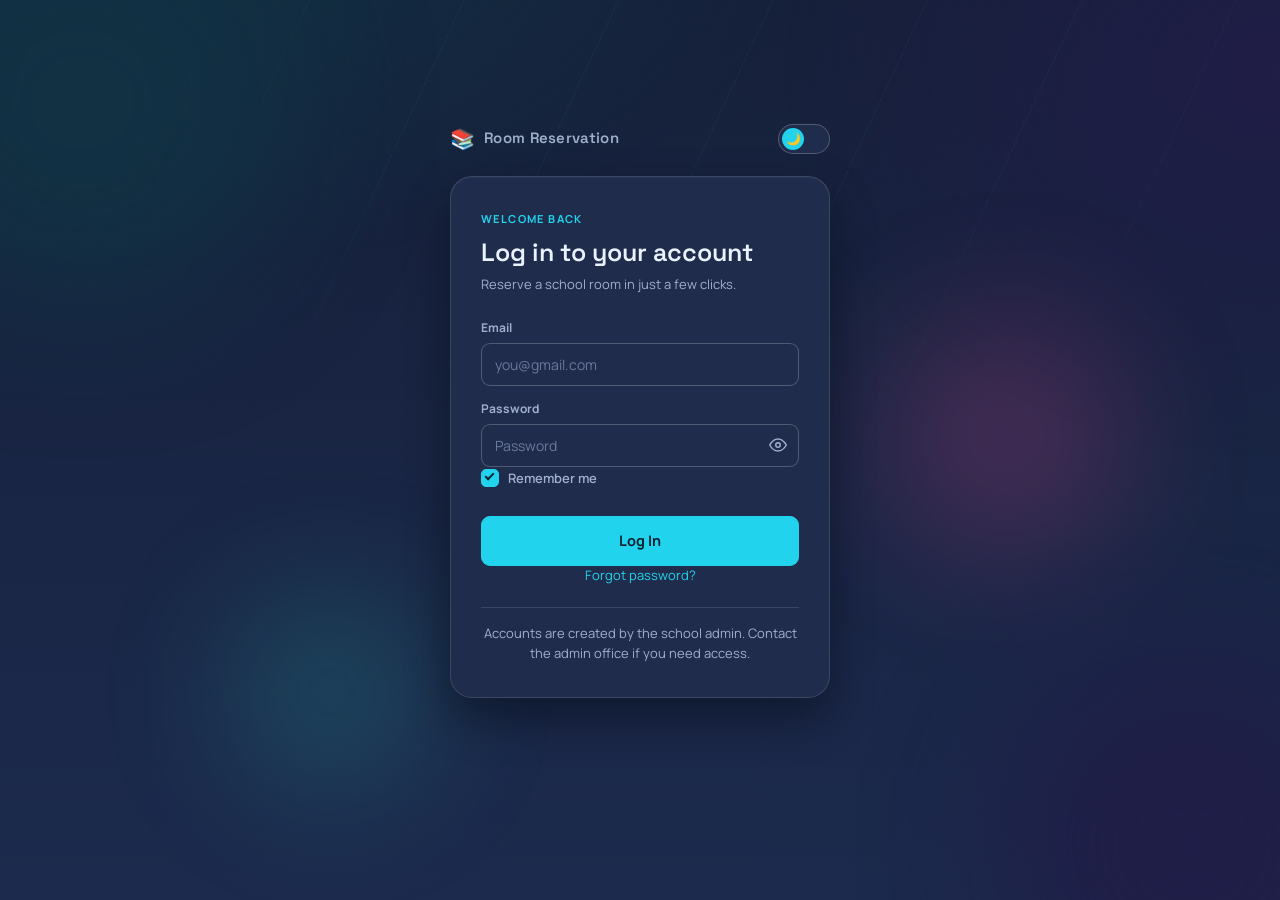
==== commit a6e65792: "Update Room Reservation System source files Adds theme.js, bg-field.js and remove register.html  - L" ====
--- a/dashboard.html
+++ b/dashboard.html
@@ -1,300 +1,494 @@
 <!DOCTYPE html>
-
 <html lang="en">
 <head>
-<meta charset="utf-8"/>
-<meta content="width=device-width, initial-scale=1.0" name="viewport"/>
-<title>Room Reservation System</title>
-<link href="https://fonts.googleapis.com" rel="preconnect"/>
-<link href="https://cdn.jsdelivr.net/npm/bootstrap@5.3.3/dist/css/bootstrap.min.css" rel="stylesheet"/>
-<link href="style.css" rel="stylesheet"/>
+    <meta charset="utf-8">
+    <meta name="viewport" content="width=device-width, initial-scale=1.0">
+    <title>Room Reservation System</title>
+    <link rel="preconnect" href="https://fonts.googleapis.com">
+    <link rel="preconnect" href="https://fonts.gstatic.com" crossorigin>
+    <link rel="stylesheet" href="https://fonts.googleapis.com/css2?family=Space+Grotesk:wght@500;600;700&family=Manrope:wght@400;600;700&display=swap">
+    <link rel="stylesheet" href="style.css">
+    <script>if (localStorage.getItem("rr-theme") === "light") document.documentElement.setAttribute("data-theme", "light");</script>
 </head>
 <body>
-<div class="container">
-<!-- HEADER -->
-<div class="header">
-<a href="index.html" style="display:flex; align-items:center; gap:8px; text-decoration:none;">
-<span style="font-size:20px;">📚</span>
-<div>
-<h1 style="margin:0;">Room Reservation</h1>
-<small>School Management System</small>
-</div>
-</a>
-<div id="userBar"></div>
-</div>
-<div id="alertBox"></div>
-<!-- DASHBOARD NAV -->
-<nav class="dash-nav" id="dashNav">
-<button class="dash-nav-btn active" data-panel="overview" onclick="switchPanel('overview')">
-            🏠 Overview
-        </button>
-<button class="dash-nav-btn" data-panel="rooms" onclick="switchPanel('rooms')">
-            🏫 Rooms
-        </button>
-<button class="dash-nav-btn" data-panel="reserve" onclick="switchPanel('reserve')">
-            📝 Reserve
-        </button>
-<button class="dash-nav-btn" data-panel="reservations" onclick="switchPanel('reservations')">
-            📅 My Reservations
-        </button>
-<button class="dash-nav-btn" data-panel="profile" onclick="switchPanel('profile')">
-            👤 Profile
-        </button>
-<button class="dash-nav-btn admin-only" data-panel="manage-rooms" onclick="switchPanel('manage-rooms')" style="display:none;">
-            🏢 Manage Rooms
-        </button>
-<button class="dash-nav-btn admin-only" data-panel="manage-users" onclick="switchPanel('manage-users')" style="display:none;">
-            👥 Manage Users
-        </button>
-</nav>
-<div class="dash-panels">
-<!-- OVERVIEW -->
-<section class="panel active" id="panel-overview">
-<div class="bento">
-<div class="box tile-stats">
-<span class="stat-value" id="statRooms">0</span>
-<span class="stat-label">Total Rooms</span>
-</div>
-<div class="box tile-stats">
-<span class="stat-value" id="statAvailable">0</span>
-<span class="stat-label">Open Slots Today</span>
-</div>
-<div class="box tile-stats">
-<span class="stat-value" id="statPending">0</span>
-<span class="stat-label">Pending Reservations</span>
-</div>
-<div class="box tile-stats">
-<span class="stat-value" id="statApproved">0</span>
-<span class="stat-label">Approved Reservations</span>
-</div>
-</div>
-<div class="box">
-<h2>👋 Welcome</h2>
-<p class="note" style="margin-bottom:0;">
-                    Use the tabs above to browse rooms, make a reservation,
-                    check your booking history, or update your profile.
-                </p>
-</div>
-</section>
-<!-- ROOMS -->
-<section class="panel" id="panel-rooms">
-<div class="box">
-<h2>🏫 Rooms</h2>
-<p class="note">
+
+    <canvas class="bg-field" aria-hidden="true"></canvas>
+
+    <div class="app-shell">
+
+        <!-- SIDEBAR -->
+        <aside class="sidebar" id="sidebar">
+            <a class="sidebar-brand" href="index.html">
+                <span class="header-logo">📚</span>
+                <div>
+                    <h1>Room Reservation</h1>
+                    <small>School Management System</small>
+                </div>
+            </a>
+
+            <nav class="dash-nav" id="dashNav">
+                <button class="dash-nav-btn active" data-panel="overview" onclick="switchPanel('overview')">
+                    <span class="nav-icon">🏠</span><span class="nav-label">Overview</span>
+                </button>
+                <button class="dash-nav-btn" data-panel="rooms" onclick="switchPanel('rooms')">
+                    <span class="nav-icon">🏫</span><span class="nav-label">Rooms</span>
+                </button>
+                <button class="dash-nav-btn" data-panel="reserve" onclick="switchPanel('reserve')">
+                    <span class="nav-icon">📝</span><span class="nav-label">Reserve</span>
+                </button>
+                <button class="dash-nav-btn" data-panel="reservations" onclick="switchPanel('reservations')">
+                    <span class="nav-icon">📅</span><span class="nav-label" id="reservationsNavLabel">My Reservations</span>
+                </button>
+                <div class="nav-divider admin-only" style="display:none;"></div>
+                <div class="nav-section-label admin-only" style="display:none;">Administration</div>
+                <button class="dash-nav-btn admin-only" data-panel="manage-rooms" onclick="switchPanel('manage-rooms')" style="display:none;">
+                    <span class="nav-icon">🏢</span><span class="nav-label">Manage Rooms</span>
+                </button>
+                <button class="dash-nav-btn admin-only" data-panel="manage-users" onclick="switchPanel('manage-users')" style="display:none;">
+                    <span class="nav-icon">👥</span><span class="nav-label">Manage Users</span>
+                </button>
+            </nav>
+
+            <div class="sidebar-footer">
+                <div class="settings-menu" id="settingsMenu">
+                    <div class="settings-popover" id="settingsPopover" role="menu">
+                        <button class="settings-item" type="button" role="menuitem" onclick="openProfileModal()">
+                            <span class="settings-item-icon">👤</span> Profile
+                        </button>
+                        <button class="theme-toggle settings-item-theme" type="button" role="menuitem" onclick="toggleTheme()" aria-label="Toggle light and dark mode">
+                            <span class="theme-toggle-thumb">🌙</span>
+                            <span class="theme-toggle-label">Appearance</span>
+                        </button>
+                        <button class="settings-item settings-item-danger" type="button" role="menuitem" onclick="logout()">
+                            <span class="settings-item-icon">🚪</span> Logout
+                        </button>
+                    </div>
+                    <button class="settings-trigger" type="button" onclick="toggleSettingsMenu(event)" aria-haspopup="true" aria-expanded="false" aria-label="Open settings menu">
+                        <span id="userBar"></span>
+                        <svg class="settings-gear" viewBox="0 0 24 24" width="16" height="16" fill="none" stroke="currentColor" stroke-width="2" stroke-linecap="round" stroke-linejoin="round"><circle cx="12" cy="12" r="3"/><path d="M19.4 15a1.65 1.65 0 0 0 .33 1.82l.06.06a2 2 0 1 1-2.83 2.83l-.06-.06a1.65 1.65 0 0 0-1.82-.33 1.65 1.65 0 0 0-1 1.51V21a2 2 0 0 1-4 0v-.09A1.65 1.65 0 0 0 9 19.4a1.65 1.65 0 0 0-1.82.33l-.06.06a2 2 0 1 1-2.83-2.83l.06-.06a1.65 1.65 0 0 0 .33-1.82 1.65 1.65 0 0 0-1.51-1H3a2 2 0 0 1 0-4h.09A1.65 1.65 0 0 0 4.6 9a1.65 1.65 0 0 0-.33-1.82l-.06-.06a2 2 0 1 1 2.83-2.83l.06.06a1.65 1.65 0 0 0 1.82.33H9a1.65 1.65 0 0 0 1-1.51V3a2 2 0 0 1 4 0v.09a1.65 1.65 0 0 0 1 1.51 1.65 1.65 0 0 0 1.82-.33l.06-.06a2 2 0 1 1 2.83 2.83l-.06.06a1.65 1.65 0 0 0-.33 1.82V9a1.65 1.65 0 0 0 1.51 1H21a2 2 0 0 1 0 4h-.09a1.65 1.65 0 0 0-1.51 1z"/></svg>
+                    </button>
+                </div>
+            </div>
+        </aside>
+
+        <div class="sidebar-overlay" id="sidebarOverlay" onclick="closeSidebar()"></div>
+
+        <!-- MAIN COLUMN -->
+        <div class="main-col">
+
+            <!-- MOBILE TOPBAR -->
+            <div class="topbar">
+                <button class="menu-btn" type="button" onclick="toggleSidebar()" aria-label="Open menu">
+                    <span></span><span></span><span></span>
+                </button>
+                <a class="topbar-brand" href="index.html">
+                    <span class="header-logo">📚</span> Room Reservation
+                </a>
+            </div>
+
+            <div id="alertBox"></div>
+
+            <!-- OVERVIEW -->
+            <section class="panel active" id="panel-overview">
+                <div class="bento">
+                    <div class="box tile-stats stat-cyan">
+                        <div class="stat-icon">🏫</div>
+                        <div class="stat-info">
+                            <span class="stat-value" id="statRooms">0</span>
+                            <span class="stat-label">Total Rooms</span>
+                        </div>
+                    </div>
+                    <div class="box tile-stats stat-green">
+                        <div class="stat-icon">🟢</div>
+                        <div class="stat-info">
+                            <span class="stat-value" id="statAvailable">0</span>
+                            <span class="stat-label">Open Slots Today</span>
+                        </div>
+                    </div>
+                    <div class="box tile-stats stat-amber">
+                        <div class="stat-icon">⏳</div>
+                        <div class="stat-info">
+                            <span class="stat-value" id="statPending">0</span>
+                            <span class="stat-label">Pending Reservations</span>
+                        </div>
+                    </div>
+                    <div class="box tile-stats stat-violet">
+                        <div class="stat-icon">✅</div>
+                        <div class="stat-info">
+                            <span class="stat-value" id="statApproved">0</span>
+                            <span class="stat-label">Approved Reservations</span>
+                        </div>
+                    </div>
+                    <div class="box tile-stats stat-slate">
+                        <div class="stat-icon">🚫</div>
+                        <div class="stat-info">
+                            <span class="stat-value" id="statCancelled">0</span>
+                            <span class="stat-label">Cancelled Reservations</span>
+                        </div>
+                    </div>
+                </div>
+
+                <div class="box insight-box">
+                    <h2>📊 Reservation Pulse</h2>
+                    <p class="note">How the current queue is split between pending and approved bookings.</p>
+                    <div class="insight-bar" id="insightBar">
+                        <div class="insight-seg insight-seg-pending" id="insightPending"></div>
+                        <div class="insight-seg insight-seg-approved" id="insightApproved"></div>
+                    </div>
+                    <div class="insight-legend">
+                        <span><i class="dot dot-pending"></i>Pending</span>
+                        <span><i class="dot dot-approved"></i>Approved</span>
+                    </div>
+                </div>
+
+                <div class="box">
+                    <h2>👋 Welcome</h2>
+                    <p class="note" style="margin-bottom:0;">
+                        Use the sidebar to browse rooms, make a reservation,
+                        check your booking history, or update your profile.
+                    </p>
+                </div>
+            </section>
+
+        <!-- ROOMS -->
+        <section class="panel" id="panel-rooms">
+            <div class="box">
+                <h2>🏫 Rooms</h2>
+                <p class="note">
                     Select a date to see room availability. Rooms are booked in
                     four fixed time blocks: 8:00–9:30 AM, 10:00–11:30 AM,
                     1:00–2:30 PM, and 3:00–5:00 PM.
                 </p>
-<label>Check Availability Date</label>
-<input id="availabilityDate" type="date"/>
-<div class="list-controls">
-<select id="roomFilter">
-<option value="all">All Rooms</option>
-<option value="available">Available Only</option>
-</select>
-<select id="roomSort">
-<option value="name">Sort: Name (A–Z)</option>
-<option value="capacity-desc">Sort: Capacity (High–Low)</option>
-<option value="capacity-asc">Sort: Capacity (Low–High)</option>
-</select>
-</div>
-<div class="room-grid" id="roomGrid"></div>
-<div id="roomPagination"></div>
-</div>
-</section>
-<!-- RESERVE -->
-<section class="panel" id="panel-reserve">
-<div class="box">
-<h2>📝 Reserve a Room</h2>
-<form id="bookingForm">
-<label>Room</label>
-<select id="room" required=""></select>
-<label>Date</label>
-<input id="date" required="" type="date"/>
-<label>Time Slot</label>
-<div class="slot-picker" id="slotPicker">
-<p class="note">
+
+                <label>Check Availability Date</label>
+                <input id="availabilityDate" type="date">
+
+                <div class="list-controls">
+                    <select id="roomFilter">
+                        <option value="all">All Rooms</option>
+                        <option value="available">Available Only</option>
+                    </select>
+                    <select id="roomSort">
+                        <option value="name">Sort: Name (A–Z)</option>
+                        <option value="capacity-desc">Sort: Capacity (High–Low)</option>
+                        <option value="capacity-asc">Sort: Capacity (Low–High)</option>
+                    </select>
+                </div>
+
+                <div class="room-grid" id="roomGrid"></div>
+                <div id="roomPagination"></div>
+            </div>
+        </section>
+
+        <!-- RESERVE -->
+        <section class="panel" id="panel-reserve">
+            <div class="box">
+                <h2>📝 Reserve a Room</h2>
+                <form id="bookingForm">
+                    <div id="reserveForWrap" style="display:none;">
+                        <label>Reserve For</label>
+                        <select id="reserveFor"></select>
+                        <p class="note">
+                            Pick the person this room is being reserved for.
+                            The reservation is approved right away and shows
+                            up in their Reservations tab.
+                        </p>
+                    </div>
+
+                    <label>Room</label>
+                    <select id="room" required></select>
+
+                    <label>Date</label>
+                    <input id="date" type="date" required>
+
+                    <label>Time Slot</label>
+                    <div class="slot-picker" id="slotPicker">
+                        <p class="note">
                             Choose a room and date to see available time slots.
                         </p>
-</div>
-<label>Purpose</label>
-<input id="purpose" placeholder="Example: Math Class" required="" type="text"/>
-<button class="btn success" type="submit">
+                    </div>
+
+                    <label>Purpose</label>
+                    <input id="purpose" type="text" placeholder="Example: Math Class" required>
+
+                    <button class="btn success" type="submit">
                         📅 Request Reservation
                     </button>
-</form>
-</div>
-</section>
-<!-- MY RESERVATIONS -->
-<section class="panel" id="panel-reservations">
-<div class="box">
-<h2>📅 Reservations</h2>
-<p class="note">
+                </form>
+            </div>
+        </section>
+
+        <!-- MY / ALL RESERVATIONS -->
+        <section class="panel" id="panel-reservations">
+            <div class="box">
+                <h2>📅 Reservations</h2>
+                <p class="note">
                     Pending reservations already occupy the
                     selected time until they are cancelled or rejected.
                 </p>
-<div class="list-controls">
-<select id="statusFilter">
-<option value="all">All Statuses</option>
-<option value="pending">Pending</option>
-<option value="approved">Approved</option>
-<option value="rejected">Rejected</option>
-<option value="cancelled">Cancelled</option>
-</select>
-<select id="sortOrder">
-<option value="newest">Sort: Newest First</option>
-<option value="oldest">Sort: Oldest First</option>
-</select>
-</div>
-<div id="bookingList"></div>
-<div id="bookingPagination"></div>
-</div>
-</section>
-<!-- PROFILE -->
-<section class="panel" id="panel-profile">
-<div class="box profile-box">
-<h2>👤 My Profile</h2>
-<div class="profile-photo-row">
-<div class="profile-avatar-frame" id="profileAvatarFrame">
-<span id="profileAvatarInitials">?</span>
-<img alt="Profile photo" id="profileAvatarImg" style="display:none;"/>
-</div>
-<div>
-<label class="btn photo-upload-label" for="profilePhotoInput">
-                            📁 Upload New Photo
-                        </label>
-<input accept="image/*" id="profilePhotoInput" style="display:none;" type="file"/>
-<p class="note" style="margin:8px 0 0;">
-                            This photo is also shown to admins for
-                            account verification.
-                        </p>
-</div>
-</div>
-<div class="profile-info">
-<div class="profile-info-row">
-<span class="profile-info-label">Full Name</span>
-<span id="profileName">—</span>
-</div>
-<div class="profile-info-row">
-<span class="profile-info-label">Email</span>
-<span id="profileEmail">—</span>
-</div>
-<div class="profile-info-row">
-<span class="profile-info-label">Role</span>
-<span id="profileRole">—</span>
-</div>
-</div>
-<button class="btn" onclick="openPasswordModal()" type="button">
-                    🔑 Change Password
-                </button>
-</div>
-</section>
-<!-- ADMIN: MANAGE ROOMS -->
-<section class="panel" id="panel-manage-rooms">
-<div class="box" id="adminBox">
-<h2 id="roomFormTitle">🏢 Add Room</h2>
-<form id="roomForm">
-<input id="roomName" placeholder="Room name" required="" type="text"/>
-<input id="capacity" placeholder="Capacity" required="" type="number"/>
-<input id="roomLocation" placeholder="Location (e.g. 2nd Floor, Main Building)" type="text"/>
-<select id="projector">
-<option value="true">
-                            Projector: Yes
-                        </option>
-<option value="false">
-                            Projector: No
-                        </option>
-</select>
-<button class="btn success" id="roomSubmitBtn" type="submit">
+
+                <div class="list-controls">
+                    <select id="statusFilter">
+                        <option value="all">All Statuses</option>
+                        <option value="pending">Pending</option>
+                        <option value="approved">Approved</option>
+                        <option value="rejected">Rejected</option>
+                        <option value="cancelled">Cancelled</option>
+                    </select>
+                    <select id="sortOrder">
+                        <option value="newest">Sort: Newest First</option>
+                        <option value="oldest">Sort: Oldest First</option>
+                    </select>
+                </div>
+
+                <div id="bookingList"></div>
+                <div id="bookingPagination"></div>
+            </div>
+        </section>
+
+        <!-- ADMIN: MANAGE ROOMS -->
+        <section class="panel" id="panel-manage-rooms">
+            <div class="box">
+                <h2 id="roomFormTitle">🏢 Add Room</h2>
+                <form id="roomForm">
+                    <input id="roomName" type="text" placeholder="Room name" required>
+                    <input id="capacity" type="number" placeholder="Capacity" required>
+                    <input id="roomLocation" type="text" placeholder="Location (e.g. 2nd Floor, Main Building)">
+                    <select id="projector">
+                        <option value="true">Projector: Yes</option>
+                        <option value="false">Projector: No</option>
+                    </select>
+
+                    <button class="btn success" id="roomSubmitBtn" type="submit">
                         Add Room
                     </button>
-<button class="btn" id="cancelEditBtn" onclick="cancelRoomEdit()" style="display:none;" type="button">
+                    <button class="btn" id="cancelEditBtn" type="button" onclick="cancelRoomEdit()" style="display:none;">
                         Cancel Edit
                     </button>
-</form>
-</div>
-</section>
-<!-- ADMIN: MANAGE USERS -->
-<section class="panel" id="panel-manage-users">
-<div class="box" id="resetRequestsBox" style="display:none;">
-<h2>🔑 Password Reset Requests</h2>
-<div id="resetRequestList"></div>
-</div>
-<div class="box" id="usersBox">
-<h2>👥 Manage Users</h2>
-<p class="note">
-                    Total registered accounts:
-                    <strong id="statUsers">0</strong>
-                    ·
-                    Pending approval:
-                    <strong id="statPendingUsers">0</strong>
-                    ·
-                    Flagged for review:
-                    <strong id="statFlagged">0</strong>
-</p>
-<div class="list-controls">
-<label class="checkbox-label">
-<input id="flaggedOnlyFilter" onchange="toggleFlaggedOnly()" type="checkbox"/>
-                    Show flagged accounts only
-                </label>
-<select id="userStatusFilter" onchange="filterUsersByStatus()">
-<option value="all">All accounts</option>
-<option value="pending">Pending approval</option>
-<option value="approved">Approved</option>
-<option value="rejected">Rejected</option>
-<option value="blocked">Blocked</option>
-</select>
-</div>
-<div id="userList"></div>
-<div id="userPagination"></div>
-</div>
-</section>
-</div>
-</div>
-<!-- ROOM DETAILS MODAL -->
-<div class="modal-overlay" id="roomModal" onclick="if(event.target===this) closeRoomModal()">
-<div class="modal-card">
-<button class="modal-close" onclick="closeRoomModal()" type="button">
-            ✕
-        </button>
-<div id="roomModalBody"></div>
-</div>
-</div>
-<!-- CHANGE PASSWORD MODAL -->
-<div class="modal-overlay" id="passwordModal" onclick="if(event.target===this) closePasswordModal()">
-<div class="modal-card">
-<button class="modal-close" onclick="closePasswordModal()" type="button">
-            ✕
-        </button>
-<h2>🔑 Change Password</h2>
-<form id="passwordForm">
-<label>Current Password</label>
-<div class="password-field">
-<input id="currentPassword" required="" type="password"/>
-<button aria-label="Show password" class="password-toggle" onclick="togglePasswordVisibility(this, 'currentPassword')" type="button">👁️</button>
-</div>
-<label>New Password</label>
-<div class="password-field">
-<input id="newPassword" required="" type="password"/>
-<button aria-label="Show password" class="password-toggle" onclick="togglePasswordVisibility(this, 'newPassword')" type="button">👁️</button>
-</div>
-<label>Confirm New Password</label>
-<div class="password-field">
-<input id="confirmPassword" required="" type="password"/>
-<button aria-label="Show password" class="password-toggle" onclick="togglePasswordVisibility(this, 'confirmPassword')" type="button">👁️</button>
-</div>
-<button class="btn success" type="submit">
-                Update Password
-            </button>
-</form>
-</div>
-</div>
-<script src="auth.js"></script>
-<script>
-
-const currentUser = requireAuth();
-
-</script>
-<script src="script.js"></script>
+                </form>
+            </div>
+        </section>
+
+        <!-- ADMIN: MANAGE USERS -->
+        <section class="panel" id="panel-manage-users">
+            <div class="box" id="resetRequestsBox" style="display:none;">
+                <h2>🔑 Password Reset Requests</h2>
+                <div id="resetRequestList"></div>
+                <div id="resetPagination"></div>
+            </div>
+
+            <div class="bento admin-stat-row">
+                <div class="box tile-stats stat-cyan admin-stat-tile">
+                    <div class="stat-icon">👥</div>
+                    <div class="stat-info">
+                        <span class="stat-value" id="statUsers">0</span>
+                        <span class="stat-label">Total Accounts</span>
+                    </div>
+                </div>
+                <div class="box tile-stats stat-rose admin-stat-tile">
+                    <div class="stat-icon">🚫</div>
+                    <div class="stat-info">
+                        <span class="stat-value" id="statBlockedUsers">0</span>
+                        <span class="stat-label">Blocked Accounts</span>
+                    </div>
+                </div>
+            </div>
+
+            <div class="box">
+                <div class="panel-heading-row">
+                    <h2>👥 User Accounts</h2>
+                    <button class="btn success" type="button" onclick="openCreateUserModal()">
+                        ➕ Create Account
+                    </button>
+                </div>
+
+                <div class="role-tabs" id="userRoleTabs"></div>
+
+                <div class="list-controls">
+                    <select id="userStatusFilter" onchange="filterUsersByStatus()">
+                        <option value="all">All statuses</option>
+                        <option value="approved">Active</option>
+                        <option value="blocked">Blocked</option>
+                    </select>
+                </div>
+
+                <div id="userList"></div>
+                <div id="userPagination"></div>
+            </div>
+        </section>
+
+        </div><!-- /.main-col -->
+    </div><!-- /.app-shell -->
+
+    <!-- ROOM DETAILS MODAL -->
+    <div class="modal-overlay" id="roomModal" onclick="if (event.target === this) closeRoomModal()">
+        <div class="modal-card">
+            <button class="modal-close" type="button" onclick="closeRoomModal()">✕</button>
+            <div id="roomModalBody"></div>
+        </div>
+    </div>
+
+    <!-- PROFILE MODAL -->
+    <div class="modal-overlay" id="profileModal" onclick="if (event.target === this) closeProfileModal()">
+        <div class="modal-card">
+            <button class="modal-close" type="button" onclick="closeProfileModal()">✕</button>
+            <div class="modal-alert"></div>
+
+            <h2 id="profileHeading">👤 —</h2>
+
+            <div class="profile-photo-row">
+                <div class="profile-avatar-frame">
+                    <span id="profileAvatarInitials">?</span>
+                    <img id="profileAvatarImg" alt="Profile photo" style="display:none;">
+                </div>
+                <div>
+                    <label class="btn photo-upload-label" for="profilePhotoInput">
+                        📁 Upload New Photo
+                    </label>
+                    <input id="profilePhotoInput" type="file" accept="image/*" style="display:none;">
+                    <p class="note" style="margin:8px 0 0;">
+                        Your photo is shown next to your name.
+                    </p>
+                </div>
+            </div>
+
+            <div class="profile-info">
+                <div class="profile-info-row">
+                    <span class="profile-info-label">Current Email</span>
+                    <span id="profileCurrentEmail">—</span>
+                </div>
+            </div>
+
+            <form id="profileForm" autocomplete="off">
+                <label>New Email</label>
+                <input id="profileEmailInput" type="email" pattern="^[a-zA-Z0-9._%+-]+@gmail\.com$" title="Enter a valid @gmail.com email" placeholder="Leave blank to keep your current email">
+
+                <label>New Password</label>
+                <div class="password-field">
+                    <input id="profileNewPassword" type="password" autocomplete="new-password" placeholder="Leave blank to keep your current password">
+                    <button class="password-toggle" type="button" aria-label="Show password" onclick="togglePasswordVisibility(this, 'profileNewPassword')"><svg viewBox="0 0 24 24" width="18" height="18" fill="none" stroke="currentColor" stroke-width="2" stroke-linecap="round" stroke-linejoin="round"><path d="M1 12s4-8 11-8 11 8 11 8-4 8-11 8-11-8-11-8Z"/><circle cx="12" cy="12" r="3"/></svg></button>
+                </div>
+
+                <label>Confirm New Password</label>
+                <div class="password-field">
+                    <input id="profileConfirmPassword" type="password" autocomplete="new-password" placeholder="Re-enter new password">
+                    <button class="password-toggle" type="button" aria-label="Show password" onclick="togglePasswordVisibility(this, 'profileConfirmPassword')"><svg viewBox="0 0 24 24" width="18" height="18" fill="none" stroke="currentColor" stroke-width="2" stroke-linecap="round" stroke-linejoin="round"><path d="M1 12s4-8 11-8 11 8 11 8-4 8-11 8-11-8-11-8Z"/><circle cx="12" cy="12" r="3"/></svg></button>
+                </div>
+
+                <label>Current Password</label>
+                <div class="password-field">
+                    <input id="profileCurrentPassword" type="password" autocomplete="current-password" placeholder="Needed to save email or password changes">
+                    <button class="password-toggle" type="button" aria-label="Show password" onclick="togglePasswordVisibility(this, 'profileCurrentPassword')"><svg viewBox="0 0 24 24" width="18" height="18" fill="none" stroke="currentColor" stroke-width="2" stroke-linecap="round" stroke-linejoin="round"><path d="M1 12s4-8 11-8 11 8 11 8-4 8-11 8-11-8-11-8Z"/><circle cx="12" cy="12" r="3"/></svg></button>
+                </div>
+
+                <div class="form-actions">
+                    <button class="btn success" type="submit">💾 Save Changes</button>
+                    <button class="btn" type="button" onclick="closeProfileModal()">Cancel</button>
+                </div>
+            </form>
+        </div>
+    </div>
+
+    <!-- CREATE USER MODAL -->
+    <div class="modal-overlay" id="createUserModal" onclick="if (event.target === this) closeCreateUserModal()">
+        <div class="modal-card">
+            <button class="modal-close" type="button" onclick="closeCreateUserModal()">✕</button>
+            <div class="modal-alert"></div>
+
+            <h2>➕ Create User Account</h2>
+            <p class="note">
+                Only accounts created here can sign in. Give the user
+                their email and temporary password — they can change
+                both from their Profile tab.
+            </p>
+
+            <form id="createUserForm" autocomplete="off">
+                <label>Full Name</label>
+                <input id="newUserName" type="text" placeholder="e.g. Maria Santos" required>
+
+                <label>Email</label>
+                <input id="newUserEmail" type="email" placeholder="name@gmail.com" pattern="^[a-zA-Z0-9._%+-]+@gmail\.com$" title="Enter a valid @gmail.com email" required>
+
+                <label>Temporary Password</label>
+                <div class="password-field">
+                    <input id="newUserPassword" type="password" autocomplete="new-password" placeholder="At least 6 characters" required>
+                    <button class="password-toggle" type="button" aria-label="Show password" onclick="togglePasswordVisibility(this, 'newUserPassword')"><svg viewBox="0 0 24 24" width="18" height="18" fill="none" stroke="currentColor" stroke-width="2" stroke-linecap="round" stroke-linejoin="round"><path d="M1 12s4-8 11-8 11 8 11 8-4 8-11 8-11-8-11-8Z"/><circle cx="12" cy="12" r="3"/></svg></button>
+                </div>
+
+                <label>Role</label>
+                <select id="newUserRole">
+                    <option value="teacher">Teacher</option>
+                    <option value="staff">School Staff</option>
+                    <option value="student">Student Leader</option>
+                </select>
+
+                <div class="form-actions">
+                    <button class="btn success" type="submit">➕ Create Account</button>
+                    <button class="btn" type="button" onclick="closeCreateUserModal()">Cancel</button>
+                </div>
+            </form>
+        </div>
+    </div>
+
+    <script src="auth.js"></script>
+    <script>
+        const currentUser = requireAuth();
+    </script>
+    <script src="script.js"></script>
+    <script src="theme.js"></script>
+    <script src="bg-field.js"></script>
+
+    <!-- Mobile sidebar drawer + live stat-pulse bar. Purely additive UI
+         sugar — it only reads what script.js already renders, so it
+         can never break the underlying app logic. -->
+    <script>
+        function toggleSidebar(force) {
+            let open = typeof force === "boolean"
+                ? force
+                : !document.getElementById("sidebar").classList.contains("open");
+            document.getElementById("sidebar").classList.toggle("open", open);
+            document.getElementById("sidebarOverlay").classList.toggle("open", open);
+        }
+        function closeSidebar() { toggleSidebar(false); }
+
+        // Close the drawer whenever a nav item is tapped on mobile.
+        document.getElementById("dashNav").addEventListener("click", function (e) {
+            if (e.target.closest(".dash-nav-btn")) closeSidebar();
+        });
+
+        (function () {
+            let pendingEl = document.getElementById("statPending");
+            let approvedEl = document.getElementById("statApproved");
+            let barPending = document.getElementById("insightPending");
+            let barApproved = document.getElementById("insightApproved");
+
+            function syncInsightBar() {
+                if (!pendingEl || !approvedEl || !barPending || !barApproved) return;
+                let pending = parseInt(pendingEl.textContent, 10) || 0;
+                let approved = parseInt(approvedEl.textContent, 10) || 0;
+                let total = pending + approved;
+
+                if (total === 0) {
+                    barPending.style.width = "50%";
+                    barApproved.style.width = "50%";
+                    barPending.style.opacity = "0.35";
+                    barApproved.style.opacity = "0.35";
+                    return;
+                }
+
+                barPending.style.opacity = "1";
+                barApproved.style.opacity = "1";
+                barPending.style.width = ((pending / total) * 100).toFixed(1) + "%";
+                barApproved.style.width = ((approved / total) * 100).toFixed(1) + "%";
+            }
+
+            let observer = new MutationObserver(syncInsightBar);
+            if (pendingEl) observer.observe(pendingEl, { childList: true, characterData: true, subtree: true });
+            if (approvedEl) observer.observe(approvedEl, { childList: true, characterData: true, subtree: true });
+
+            syncInsightBar();
+            setTimeout(syncInsightBar, 300);
+        })();
+    </script>
 </body>
 </html>
--- a/style.css
+++ b/style.css
@@ -1,50 +1,145 @@
 /* ============================================================
-   Room Reservation — Glass / Bento theme
+   Room Reservation — "Nightgrid" theme
+   A balanced mid-dark slate base (not black, not white) with
+   glass panels and electric cyan / violet / magenta accents.
    ============================================================ */
 
-@import url('https://fonts.googleapis.com/css2?family=Fraunces:opsz,wght@9..144,400;9..144,500;9..144,600;9..144,700&family=Manrope:wght@400;500;600;700;800&display=swap');
-
 :root {
-    --bg-0: #070d17;
-    --bg-1: #0c1729;
-    --glow-teal: #0f3d3a;
-    --glow-blue: #12294a;
-
-    --glass: rgba(255, 255, 255, 0.055);
-    --glass-strong: rgba(255, 255, 255, 0.09);
-    --glass-border: rgba(255, 255, 255, 0.14);
-    --glass-border-soft: rgba(255, 255, 255, 0.08);
-
-    --ink: #eaf3f3;
-    --ink-dim: #9db0bd;
-    --ink-faint: #6c7f8e;
-
-    --accent: #4fd1c5;
-    --accent-strong: #22b8a6;
-    --accent-ink: #04211d;
-
+    /* Page base */
+    --bg-0: #16203a;
+    --bg-1: #1c2a4d;
+
+    /* Ambient background glow (muted, low-saturation — page atmosphere) */
+    --field-cyan: #123244;
+    --field-violet: #201d47;
+
+    /* Vivid accent swatches (icons, small orbs, gradients) */
+    --swatch-cyan: #22d3ee;
+    --swatch-teal: #2dd4bf;
+    --swatch-violet: #8b5cf6;
+    --swatch-magenta: #ec4899;
+    --avatar-a: #0e7490;
+    --avatar-b: #4338ca;
+
+    /* Surfaces */
+    --surface: rgba(255, 255, 255, 0.055);
+    --surface-solid: #202c4c;
+    --tint: rgba(255, 255, 255, 0.045);
+    --tint-strong: rgba(255, 255, 255, 0.09);
+    --line: rgba(255, 255, 255, 0.12);
+    --line-strong: rgba(255, 255, 255, 0.22);
+    --shadow: 0 1px 0 rgba(255, 255, 255, 0.04) inset, 0 20px 44px rgba(2, 6, 16, 0.45);
+
+    /* Text */
+    --ink: #eaf2ff;
+    --ink-dim: #9fb0cc;
+    --ink-faint: #7c8db0;
+
+    /* Accent (electric cyan) */
+    --accent: #22d3ee;
+    --accent-bright: #67e8f9;
+    --accent-soft: rgba(34, 211, 238, 0.16);
+    --accent-line: rgba(34, 211, 238, 0.4);
+    --on-accent: #062230;
+
+    /* Status: solid = dots/borders, ink = text, bg/border = chips */
     --ok: #34d399;
-    --ok-bg: rgba(52, 211, 153, 0.14);
-    --ok-border: rgba(52, 211, 153, 0.35);
+    --ok-ink: #6ee7b7;
+    --ok-bg: rgba(52, 211, 153, 0.16);
+    --ok-border: rgba(52, 211, 153, 0.4);
 
     --warn: #fbbf24;
-    --warn-bg: rgba(251, 191, 36, 0.14);
-    --warn-border: rgba(251, 191, 36, 0.35);
+    --warn-ink: #fcd34d;
+    --warn-bg: rgba(251, 191, 36, 0.16);
+    --warn-border: rgba(251, 191, 36, 0.4);
 
     --danger: #fb7185;
-    --danger-bg: rgba(251, 113, 133, 0.14);
-    --danger-border: rgba(251, 113, 133, 0.35);
+    --danger-ink: #fca5b1;
+    --danger-bg: rgba(251, 113, 133, 0.16);
+    --danger-border: rgba(251, 113, 133, 0.4);
 
     --radius-lg: 22px;
     --radius-md: 14px;
     --radius-sm: 9px;
 
-    --font-display: "Fraunces", Georgia, serif;
+    --font-display: "Space Grotesk", -apple-system, BlinkMacSystemFont, sans-serif;
     --font-body: "Manrope", -apple-system, BlinkMacSystemFont, sans-serif;
-}
-
-* {
+
+    /* Chrome that differs meaningfully between themes */
+    --nav-bg: rgba(18, 26, 48, 0.75);
+    --grid-line: rgba(34, 211, 238, 0.05);
+    --scheme: dark;
+}
+
+/* ---------- Light theme ---------- */
+:root[data-theme="light"] {
+    --bg-0: #e4f5f7;
+    --bg-1: #ece9fb;
+
+    --field-cyan: rgba(34, 211, 238, 0.24);
+    --field-violet: rgba(139, 92, 246, 0.2);
+
+    --swatch-cyan: #0891b2;
+    --swatch-teal: #0d9488;
+    --swatch-violet: #7c3aed;
+    --swatch-magenta: #db2777;
+    --avatar-a: #0e7490;
+    --avatar-b: #4338ca;
+
+    --surface: rgba(255, 255, 255, 0.66);
+    --surface-solid: #fdfeff;
+    --tint: rgba(8, 145, 178, 0.055);
+    --tint-strong: rgba(8, 145, 178, 0.1);
+    --line: rgba(15, 23, 42, 0.11);
+    --line-strong: rgba(15, 23, 42, 0.2);
+    --shadow: 0 1px 0 rgba(255, 255, 255, 0.6) inset, 0 20px 44px rgba(30, 41, 59, 0.12);
+
+    --ink: #10182b;
+    --ink-dim: #4b5674;
+    --ink-faint: #6b7695;
+
+    --accent: #0891b2;
+    --accent-bright: #06b6d4;
+    --accent-soft: rgba(8, 145, 178, 0.12);
+    --accent-line: rgba(8, 145, 178, 0.35);
+    --on-accent: #ffffff;
+
+    --ok: #059669;
+    --ok-ink: #047857;
+    --ok-bg: rgba(5, 150, 105, 0.12);
+    --ok-border: rgba(5, 150, 105, 0.35);
+
+    --warn: #d97706;
+    --warn-ink: #b45309;
+    --warn-bg: rgba(217, 119, 6, 0.12);
+    --warn-border: rgba(217, 119, 6, 0.35);
+
+    --danger: #e11d48;
+    --danger-ink: #be123c;
+    --danger-bg: rgba(225, 29, 72, 0.12);
+    --danger-border: rgba(225, 29, 72, 0.35);
+
+    --nav-bg: rgba(240, 249, 251, 0.78);
+    --grid-line: rgba(8, 145, 178, 0.08);
+    --scheme: light;
+}
+
+*,
+*::before,
+*::after {
     box-sizing: border-box;
+}
+
+h1, h2, h3, h4 {
+    line-height: 1.2;
+}
+
+img {
+    vertical-align: middle;
+}
+
+button {
+    font-family: inherit;
 }
 
 body {
@@ -52,12 +147,112 @@
     min-height: 100vh;
     font-family: var(--font-body);
     color: var(--ink);
+    background: linear-gradient(180deg, var(--bg-0), var(--bg-1));
+    line-height: 1.5;
+    position: relative;
+    transition: background 0.25s ease, color 0.25s ease;
+}
+
+/* ---------- Theme toggle ---------- */
+
+.theme-toggle {
+    position: relative;
+    display: inline-flex;
+    align-items: center;
+    width: 52px;
+    height: 30px;
+    padding: 3px;
+    border-radius: 999px;
+    border: 1px solid var(--line-strong);
+    background: var(--surface-solid);
+    cursor: pointer;
+    flex-shrink: 0;
+    transition: background 0.2s ease, border-color 0.2s ease;
+}
+
+.theme-toggle-thumb {
+    display: flex;
+    align-items: center;
+    justify-content: center;
+    width: 22px;
+    height: 22px;
+    border-radius: 50%;
+    background: var(--accent);
+    color: var(--on-accent);
+    font-size: 12px;
+    line-height: 1;
+    transform: translateX(0);
+    transition: transform 0.2s ease, background 0.2s ease;
+}
+
+:root[data-theme="light"] .theme-toggle-thumb {
+    transform: translateX(20px);
+}
+
+.auth-brand-row {
+    display: flex;
+    align-items: center;
+    justify-content: space-between;
+    gap: 12px;
+    margin-bottom: 22px;
+}
+
+.auth-brand-row .auth-brand {
+    margin-bottom: 0;
+}
+
+/* Ambient glow, pinned to the viewport (not body's background-attachment:
+   fixed, which only paints within the first viewport height on tall pages
+   in some browsers/tools, and is unreliable on mobile Safari). */
+body::after {
+    content: "";
+    position: fixed;
+    inset: 0;
+    z-index: -2;
+    pointer-events: none;
     background:
-        radial-gradient(1100px 600px at 12% -10%, var(--glow-teal) 0%, transparent 60%),
-        radial-gradient(900px 700px at 100% 10%, var(--glow-blue) 0%, transparent 55%),
-        linear-gradient(180deg, var(--bg-0), var(--bg-1) 60%, var(--bg-0));
-    background-attachment: fixed;
-    line-height: 1.5;
+        radial-gradient(1100px 600px at 12% -10%, var(--field-cyan) 0%, transparent 60%),
+        radial-gradient(900px 700px at 100% 8%, var(--field-violet) 0%, transparent 55%);
+}
+
+/* Neural-network particle canvas — sits between the radial glow
+   (z-index -2) and the scan-beams (z-index -1). */
+.bg-field {
+    position: fixed;
+    inset: 0;
+    z-index: -1;
+    width: 100%;
+    height: 100%;
+    pointer-events: none;
+}
+
+/* Drifting scan-beams, pinned to the viewport — a slow diagonal
+   sweep instead of a static grid. */
+body::before {
+    content: "";
+    position: fixed;
+    inset: 0;
+    z-index: -1;
+    pointer-events: none;
+    background-image: repeating-linear-gradient(
+        115deg,
+        var(--grid-line) 0px,
+        var(--grid-line) 1px,
+        transparent 1px,
+        transparent 140px
+    );
+    mask-image: radial-gradient(ellipse 80% 60% at 50% 0%, #000 40%, transparent 90%);
+    -webkit-mask-image: radial-gradient(ellipse 80% 60% at 50% 0%, #000 40%, transparent 90%);
+    animation: beamDrift 26s linear infinite;
+}
+
+@keyframes beamDrift {
+    0% { background-position: 0 0; }
+    100% { background-position: 560px 280px; }
+}
+
+@media (prefers-reduced-motion: reduce) {
+    body::before { animation: none; }
 }
 
 body.landing {
@@ -72,6 +267,11 @@
 body.landing .landing-footer {
     flex-shrink: 0;
     margin-top: auto;
+}
+
+:focus-visible {
+    outline: 2px solid var(--accent);
+    outline-offset: 2px;
 }
 
 /* ---------- Page shell ---------- */
@@ -97,7 +297,7 @@
     padding: 32px 0;
 }
 
-/* ---------- Auth page ambient background ---------- */
+/* ---------- Ambient glow background (landing + auth pages) ---------- */
 
 .auth-bg {
     position: fixed;
@@ -107,35 +307,16 @@
     pointer-events: none;
 }
 
-.auth-bg::before {
-    content: "";
-    position: absolute;
-    inset: -10%;
-    background-image:
-        radial-gradient(1.5px 1.5px at 20% 30%, rgba(255,255,255,0.5), transparent),
-        radial-gradient(1.5px 1.5px at 65% 15%, rgba(255,255,255,0.4), transparent),
-        radial-gradient(1px 1px at 40% 65%, rgba(255,255,255,0.35), transparent),
-        radial-gradient(1.5px 1.5px at 85% 55%, rgba(255,255,255,0.4), transparent),
-        radial-gradient(1px 1px at 10% 80%, rgba(255,255,255,0.3), transparent),
-        radial-gradient(1.5px 1.5px at 75% 85%, rgba(255,255,255,0.45), transparent),
-        radial-gradient(1px 1px at 55% 40%, rgba(255,255,255,0.3), transparent),
-        radial-gradient(1.5px 1.5px at 30% 95%, rgba(255,255,255,0.35), transparent);
-    background-repeat: repeat;
-    background-size: 100% 100%;
-    animation: twinkle 6s ease-in-out infinite;
-    opacity: 0.7;
-}
-
-@keyframes twinkle {
-    0%, 100% { opacity: 0.5; }
-    50% { opacity: 0.9; }
-}
-
 .orb {
     position: absolute;
     border-radius: 50%;
     filter: blur(70px);
-    will-change: transform;
+    animation: orbDrift 16s ease-in-out infinite;
+}
+
+@keyframes orbDrift {
+    0%, 100% { transform: translate(0, 0) scale(1); }
+    50% { transform: translate(3%, -4%) scale(1.06); }
 }
 
 .orb-1 {
@@ -143,8 +324,8 @@
     height: 420px;
     top: -12%;
     left: -10%;
-    background: var(--glow-teal);
-    opacity: 0.8;
+    background: var(--field-cyan);
+    opacity: 0.9;
 }
 
 .orb-2 {
@@ -152,73 +333,29 @@
     height: 380px;
     bottom: -15%;
     right: -8%;
-    background: var(--glow-blue);
-    opacity: 0.8;
+    background: var(--field-violet);
+    opacity: 0.9;
+    animation-delay: -8s;
 }
 
 .orb-3 {
-    width: 220px;
-    height: 220px;
+    width: 240px;
+    height: 240px;
     top: 35%;
     right: 12%;
-    background: var(--accent-strong);
-    opacity: 0.25;
+    background: var(--swatch-magenta);
+    opacity: 0.22;
+    animation-delay: -4s;
 }
 
 .orb-4 {
-    width: 180px;
-    height: 180px;
+    width: 200px;
+    height: 200px;
     bottom: 12%;
     left: 18%;
-    background: var(--accent);
+    background: var(--swatch-teal);
     opacity: 0.2;
-}
-
-/* ---------- 3D tilt auth card ---------- */
-
-.tilt-wrap {
-    perspective: 1000px;
-}
-
-.box.auth-card {
-    position: relative;
-    overflow: hidden;
-    padding: 34px 30px;
-    transform-style: preserve-3d;
-    transform:
-        perspective(1000px)
-        rotateX(var(--rx, 0deg))
-        rotateY(var(--ry, 0deg))
-        scale(var(--s, 1));
-    box-shadow: 0 30px 70px rgba(0, 0, 0, 0.45);
-}
-
-.auth-card .glare {
-    position: absolute;
-    inset: 0;
-    background: radial-gradient(
-        circle at var(--gx, 50%) var(--gy, 50%),
-        rgba(255, 255, 255, 0.22),
-        transparent 55%
-    );
-    opacity: 0;
-    transition: opacity 0.2s ease;
-    pointer-events: none;
-}
-
-@media (prefers-reduced-motion: reduce) {
-    .auth-bg::before {
-        animation: none;
-    }
-
-    .orb {
-        display: none;
-    }
-
-    .box.auth-card {
-        transition: none !important;
-        transform: none !important;
-    }
+    animation-delay: -12s;
 }
 
 @media (max-width: 480px) {
@@ -233,7 +370,12 @@
     }
 }
 
-/* ---------- Clean auth layout ---------- */
+/* ---------- Auth layout (login / forgot password) ---------- */
+
+.box.auth-card {
+    padding: 34px 30px;
+    box-shadow: var(--shadow);
+}
 
 .auth-brand {
     display: flex;
@@ -241,7 +383,7 @@
     justify-content: center;
     gap: 9px;
     margin-bottom: 28px;
-    text-decoration: none !important;
+    text-decoration: none;
 }
 
 .auth-logo {
@@ -292,7 +434,7 @@
 
 .auth-divider {
     height: 1px;
-    background: var(--glass-border-soft);
+    background: var(--line);
     margin: 22px 0 16px;
 }
 
@@ -303,6 +445,33 @@
     margin: 0;
 }
 
+.auth-footer a:hover {
+    text-decoration: underline;
+}
+
+/* ---------- Lightweight mode for auth pages ----------
+   The scan-beam sweep, the drifting blurred orbs, and the card's
+   backdrop-filter blur were each running continuously (infinite
+   CSS animations, plus a live backdrop-filter resample every frame
+   the orbs moved underneath it). That's real repaint/compositing
+   work on every frame regardless of whether the canvas particle
+   effect is active, and it's what was still causing input delay
+   after the canvas was fixed. Auth pages get a static background
+   and a solid card instead — same look, none of the per-frame cost. */
+body.auth-page::before {
+    animation: none;
+}
+
+body.auth-page .orb {
+    animation: none;
+}
+
+body.auth-page .box.auth-card {
+    background: var(--surface-solid);
+    backdrop-filter: none;
+    -webkit-backdrop-filter: none;
+}
+
 @media (max-width: 480px) {
     .box.auth-card {
         padding: 26px 20px;
@@ -317,55 +486,442 @@
     }
 }
 
-/* ---------- Header ---------- */
-
-.header {
-    display: flex;
-    justify-content: space-between;
-    align-items: center;
-    gap: 16px;
-    padding: 20px 26px;
-    margin-bottom: 22px;
-    background: var(--glass);
-    border: 1px solid var(--glass-border-soft);
-    border-radius: var(--radius-lg);
+/* ---------- Dashboard header logo (used in sidebar + mobile topbar) ---------- */
+
+.header-logo {
+    font-size: 20px;
+}
+
+/* ============================================================
+   Dashboard shell — fixed left sidebar + main content column
+   ============================================================ */
+
+.app-shell {
+    display: flex;
+    align-items: stretch;
+    min-height: 100vh;
+    max-width: 1440px;
+    margin: 0 auto;
+    position: relative;
+}
+
+.sidebar {
+    flex-shrink: 0;
+    width: 264px;
+    display: flex;
+    flex-direction: column;
+    gap: 18px;
+    padding: 22px 16px;
+    position: sticky;
+    top: 0;
+    height: 100vh;
+    background: linear-gradient(180deg, rgba(34, 211, 238, 0.07), rgba(139, 92, 246, 0.05)), var(--surface);
+    border-right: 1px solid var(--line);
     backdrop-filter: blur(18px);
     -webkit-backdrop-filter: blur(18px);
-}
-
-.header h1 {
+    z-index: 20;
+}
+
+.sidebar-brand {
+    display: flex;
+    align-items: center;
+    gap: 10px;
+    text-decoration: none;
+    padding: 6px 8px 14px;
+    border-bottom: 1px solid var(--line);
+}
+
+.sidebar-brand .header-logo {
+    font-size: 22px;
+}
+
+.sidebar-brand h1 {
     font-family: var(--font-display);
     font-weight: 600;
-    font-size: 26px;
-    margin: 0 0 2px;
-    letter-spacing: 0.2px;
-}
-
-.header small {
-    color: var(--ink-dim);
+    font-size: 17px;
+    margin: 0;
+    letter-spacing: 0.1px;
+    color: var(--accent);
+    line-height: 1.25;
+}
+
+.sidebar-brand small {
+    color: var(--ink-dim);
+    font-size: 11px;
+}
+
+.sidebar .dash-nav {
+    flex: 1;
+    display: flex;
+    flex-direction: column;
+    gap: 3px;
+    overflow-x: visible;
+    overflow-y: auto;
+    padding: 2px;
+    margin-bottom: 0;
+    background: transparent;
+    border: none;
+    box-shadow: none;
+    backdrop-filter: none;
+    -webkit-backdrop-filter: none;
+}
+
+.sidebar .dash-nav-btn {
+    position: relative;
+    display: flex;
+    align-items: center;
+    gap: 12px;
+    width: 100%;
+    padding: 11px 14px;
+    border-radius: var(--radius-md);
+    text-align: left;
+    font-size: 13.5px;
+    transition: background 0.15s ease, color 0.15s ease, transform 0.15s ease;
+}
+
+.sidebar .dash-nav-btn:hover {
+    transform: translateX(2px);
+}
+
+.sidebar .nav-icon {
+    font-size: 16px;
+    flex-shrink: 0;
+    width: 20px;
+    text-align: center;
+}
+
+.sidebar .nav-label {
+    flex: 1;
+    min-width: 0;
+    overflow: hidden;
+    text-overflow: ellipsis;
+    white-space: nowrap;
+}
+
+.sidebar .dash-nav-btn.active {
+    background: var(--accent);
+    color: var(--on-accent);
+    box-shadow: 0 8px 18px rgba(34, 211, 238, 0.28);
+}
+
+.sidebar .dash-nav-btn.active::before {
+    content: "";
+    position: absolute;
+    left: -16px;
+    top: 50%;
+    transform: translateY(-50%);
+    width: 4px;
+    height: 60%;
+    border-radius: 0 4px 4px 0;
+    background: var(--accent-bright);
+}
+
+.sidebar .dash-nav-btn .nav-badge {
+    margin-left: auto;
+    flex-shrink: 0;
+}
+
+.nav-divider {
+    height: 1px;
+    background: var(--line);
+    margin: 10px 6px;
+}
+
+.nav-section-label {
+    padding: 0 14px 4px;
+    font-size: 10.5px;
+    font-weight: 700;
+    letter-spacing: 0.6px;
+    text-transform: uppercase;
+    color: var(--ink-faint);
+}
+
+.sidebar-footer {
+    display: flex;
+    flex-direction: column;
+    gap: 10px;
+    padding-top: 14px;
+    border-top: 1px solid var(--line);
+}
+
+.theme-toggle-label {
+    font-size: 12.5px;
+    font-weight: 700;
+    color: var(--ink-dim);
+}
+
+/* ---------- Settings popover (Profile / Appearance / Logout) ---------- */
+
+.settings-menu {
+    position: relative;
+}
+
+.settings-trigger {
+    display: flex;
+    align-items: center;
+    justify-content: space-between;
+    gap: 8px;
+    width: 100%;
+    padding: 8px;
+    border: 1px solid transparent;
+    border-radius: var(--radius-md);
+    background: var(--tint);
+    cursor: pointer;
+    transition: background 0.15s ease, border-color 0.15s ease;
+}
+
+.settings-trigger:hover,
+.settings-menu.open .settings-trigger {
+    background: var(--tint-strong);
+    border-color: var(--line);
+}
+
+.settings-gear {
+    flex-shrink: 0;
+    color: var(--ink-faint);
+    transition: transform 0.2s ease, color 0.15s ease;
+}
+
+.settings-trigger:hover .settings-gear {
+    color: var(--ink);
+}
+
+.settings-menu.open .settings-gear {
+    transform: rotate(45deg);
+    color: var(--accent);
+}
+
+.settings-popover {
+    position: absolute;
+    left: 0;
+    right: 0;
+    bottom: calc(100% + 8px);
+    display: flex;
+    flex-direction: column;
+    gap: 3px;
+    padding: 8px;
+    background: var(--surface-solid);
+    border: 1px solid var(--line);
+    border-radius: var(--radius-md);
+    box-shadow: var(--shadow);
+    opacity: 0;
+    visibility: hidden;
+    transform: translateY(6px);
+    transition: opacity 0.15s ease, transform 0.15s ease, visibility 0.15s;
+    z-index: 30;
+}
+
+.settings-menu.open .settings-popover {
+    opacity: 1;
+    visibility: visible;
+    transform: translateY(0);
+}
+
+.settings-item {
+    display: flex;
+    align-items: center;
+    gap: 10px;
+    width: 100%;
+    padding: 9px 10px;
+    border: none;
+    border-radius: var(--radius-sm);
+    background: transparent;
+    text-align: left;
     font-size: 13px;
+    font-weight: 600;
+    color: var(--ink);
+    cursor: pointer;
+    transition: background 0.15s ease, color 0.15s ease;
+}
+
+.settings-item-icon {
+    font-size: 14px;
+    line-height: 1;
+}
+
+.settings-item:hover {
+    background: var(--tint);
+}
+
+.settings-item-danger {
+    color: var(--danger-ink);
+}
+
+.settings-item-danger:hover {
+    background: var(--danger-bg);
+}
+
+.settings-popover .theme-toggle {
+    width: 100%;
+    justify-content: flex-start;
+    gap: 10px;
+    padding: 9px 10px;
+    height: auto;
+    border: none;
+    background: transparent;
+    border-radius: var(--radius-sm);
+}
+
+.settings-popover .theme-toggle:hover {
+    background: var(--tint);
+}
+
+.main-col {
+    flex: 1;
+    min-width: 0;
+    padding: 22px 28px 60px;
+}
+
+/* ---------- Mobile topbar + off-canvas drawer ---------- */
+
+.topbar {
+    display: none;
+    align-items: center;
+    gap: 12px;
+    padding: 12px 14px;
+    margin-bottom: 16px;
+    background: var(--surface);
+    border: 1px solid var(--line);
+    border-radius: var(--radius-lg);
+    box-shadow: var(--shadow);
+    backdrop-filter: blur(14px);
+    -webkit-backdrop-filter: blur(14px);
+}
+
+.menu-btn {
+    display: flex;
+    flex-direction: column;
+    justify-content: center;
+    gap: 4px;
+    width: 36px;
+    height: 36px;
+    padding: 0;
+    border: 1px solid var(--line-strong);
+    border-radius: var(--radius-sm);
+    background: var(--surface-solid);
+    cursor: pointer;
+    flex-shrink: 0;
+}
+
+.menu-btn span {
+    display: block;
+    width: 16px;
+    height: 2px;
+    margin: 0 auto;
+    background: var(--ink);
+    border-radius: 2px;
+}
+
+.topbar-brand {
+    display: flex;
+    align-items: center;
+    gap: 8px;
+    text-decoration: none;
+    color: var(--accent);
+    font-family: var(--font-display);
+    font-weight: 600;
+    font-size: 16px;
+}
+
+.sidebar-overlay {
+    display: none;
+    position: fixed;
+    inset: 0;
+    background: rgba(4, 8, 20, 0.55);
+    backdrop-filter: blur(2px);
+    z-index: 15;
+    opacity: 0;
+    transition: opacity 0.2s ease;
+}
+
+.sidebar-overlay.open {
+    display: block;
+    opacity: 1;
+}
+
+@media (max-width: 900px) {
+    .app-shell {
+        display: block;
+    }
+
+    .sidebar {
+        position: fixed;
+        left: 0;
+        top: 0;
+        height: 100vh;
+        transform: translateX(-100%);
+        transition: transform 0.25s cubic-bezier(.2,.8,.2,1);
+        box-shadow: 0 0 44px rgba(2, 6, 16, 0.5);
+    }
+
+    .sidebar.open {
+        transform: translateX(0);
+    }
+
+    .topbar {
+        display: flex;
+    }
+
+    .main-col {
+        padding: 16px 16px 48px;
+    }
 }
 
 #userBar {
     display: flex;
     align-items: center;
+    min-width: 0;
+    flex: 1;
+}
+
+.userbar-identity {
+    display: flex;
+    align-items: center;
     gap: 10px;
-    flex-wrap: wrap;
+    min-width: 0;
+}
+
+.userbar-identity .userbar-avatar {
+    width: 32px;
+    height: 32px;
+    font-size: 12px;
+    flex-shrink: 0;
+}
+
+.userbar-text {
+    display: flex;
+    flex-direction: column;
+    min-width: 0;
+    gap: 1px;
+    text-align: left;
+}
+
+.userbar-name {
     font-size: 13px;
-    color: var(--ink-dim);
-}
-
-/* ---------- Glass surfaces (tiles / boxes) ---------- */
+    font-weight: 700;
+    color: var(--ink);
+    white-space: nowrap;
+    overflow: hidden;
+    text-overflow: ellipsis;
+}
+
+.userbar-role {
+    font-size: 11px;
+    color: var(--ink-dim);
+}
+
+/* ---------- Surfaces (tiles / boxes) ---------- */
 
 .box {
-    background: var(--glass);
-    border: 1px solid var(--glass-border-soft);
+    background: var(--surface);
+    border: 1px solid var(--line);
     border-radius: var(--radius-lg);
     padding: 24px;
     margin-bottom: 18px;
+    box-shadow: var(--shadow);
     backdrop-filter: blur(16px);
     -webkit-backdrop-filter: blur(16px);
-    box-shadow: 0 1px 0 rgba(255, 255, 255, 0.05) inset;
+    transition: border-color 0.2s ease, box-shadow 0.2s ease;
 }
 
 .box h2 {
@@ -383,13 +939,27 @@
     line-height: 1.6;
 }
 
-/* ---------- Bento grid (index dashboard) ---------- */
+.panel-heading-row {
+    display: flex;
+    align-items: center;
+    justify-content: space-between;
+    gap: 12px;
+    flex-wrap: wrap;
+    margin-bottom: 14px;
+}
+
+.panel-heading-row h2 {
+    margin: 0;
+}
+
+/* ---------- Overview stat tiles (premium) ---------- */
 
 .bento {
     display: grid;
-    grid-template-columns: repeat(12, 1fr);
+    grid-template-columns: repeat(auto-fit, minmax(190px, 1fr));
     gap: 16px;
-    align-items: start;
+    align-items: stretch;
+    margin-bottom: 18px;
 }
 
 .bento > .box {
@@ -397,84 +967,149 @@
 }
 
 .tile-stats {
-    grid-column: span 3;
-    padding: 18px 20px;
+    position: relative;
+    padding: 20px 18px 18px;
+    display: flex;
+    align-items: center;
+    gap: 14px;
+    box-shadow: var(--shadow);
+    cursor: default;
+    transition: transform 0.2s cubic-bezier(.2,.8,.2,1), box-shadow 0.2s ease, border-color 0.2s ease;
+}
+
+.tile-stats::before {
+    content: "";
+    position: absolute;
+    inset: 0 0 auto 0;
+    height: 3px;
+    border-radius: var(--radius-lg) var(--radius-lg) 0 0;
+    background: linear-gradient(90deg, var(--tile-accent, var(--accent)), transparent 90%);
+    opacity: 0.9;
+}
+
+.tile-stats:hover {
+    transform: translateY(-4px);
+    box-shadow: 0 1px 0 rgba(255,255,255,0.05) inset, 0 22px 40px rgba(2,6,16,0.28);
+    border-color: var(--tile-accent, var(--accent-line));
+}
+
+.stat-icon {
+    flex-shrink: 0;
+    width: 44px;
+    height: 44px;
+    display: flex;
+    align-items: center;
+    justify-content: center;
+    font-size: 19px;
+    border-radius: var(--radius-md);
+    background: var(--tile-accent-soft, var(--accent-soft));
+    box-shadow: inset 0 0 0 1px var(--tile-accent-line, var(--accent-line));
+}
+
+.stat-info {
     display: flex;
     flex-direction: column;
+    gap: 3px;
+    min-width: 0;
+    flex: 1;
+}
+
+/* One accent per stat card */
+.tile-stats.stat-cyan   { --tile-accent: var(--swatch-cyan);    --tile-accent-soft: rgba(34, 211, 238, 0.14); --tile-accent-line: rgba(34, 211, 238, 0.4); background: rgba(34, 211, 238, 0.07); border-color: rgba(34, 211, 238, 0.28); }
+.tile-stats.stat-green  { --tile-accent: var(--ok);             --tile-accent-soft: rgba(52, 211, 153, 0.14); --tile-accent-line: rgba(52, 211, 153, 0.4); background: rgba(52, 211, 153, 0.07); border-color: rgba(52, 211, 153, 0.28); }
+.tile-stats.stat-amber  { --tile-accent: var(--warn);           --tile-accent-soft: rgba(251, 191, 36, 0.14); --tile-accent-line: rgba(251, 191, 36, 0.4); background: rgba(251, 191, 36, 0.07); border-color: rgba(251, 191, 36, 0.28); }
+.tile-stats.stat-violet { --tile-accent: var(--swatch-violet);  --tile-accent-soft: rgba(139, 92, 246, 0.14); --tile-accent-line: rgba(139, 92, 246, 0.4); background: rgba(139, 92, 246, 0.07); border-color: rgba(139, 92, 246, 0.28); }
+.tile-stats.stat-rose   { --tile-accent: var(--danger);         --tile-accent-soft: rgba(251, 113, 133, 0.14); --tile-accent-line: rgba(251, 113, 133, 0.4); background: rgba(251, 113, 133, 0.07); border-color: rgba(251, 113, 133, 0.28); }
+.tile-stats.stat-slate  { --tile-accent: var(--ink-faint);      --tile-accent-soft: var(--tint-strong);       --tile-accent-line: var(--line-strong);      background: var(--tint); border-color: var(--line-strong); }
+
+.stat-value {
+    display: block;
+    font-family: var(--font-display);
+    font-size: clamp(20px, 2.4vw, 27px);
+    font-weight: 700;
+    line-height: 1.15;
+    letter-spacing: -0.3px;
+    word-break: break-word;
+    overflow-wrap: anywhere;
+}
+
+.stat-label {
+    display: block;
+    font-size: 12px;
+    font-weight: 600;
+    color: var(--ink-dim);
+    white-space: normal;
+    overflow-wrap: break-word;
+    line-height: 1.35;
+}
+
+.admin-stat-row {
+    margin-bottom: 18px;
+}
+
+/* ---------- Reservation pulse (insight bar) ---------- */
+
+.insight-box h2 {
+    margin-bottom: 4px;
+}
+
+.insight-bar {
+    display: flex;
+    width: 100%;
+    height: 14px;
+    border-radius: 999px;
+    overflow: hidden;
+    background: var(--tint-strong);
+    border: 1px solid var(--line);
+    margin: 4px 0 12px;
+}
+
+.insight-seg {
+    height: 100%;
+    transition: width 0.5s cubic-bezier(.2,.8,.2,1), opacity 0.3s ease;
+    min-width: 2px;
+}
+
+.insight-seg-pending {
+    background: linear-gradient(90deg, var(--warn), var(--warn-ink));
+    width: 50%;
+}
+
+.insight-seg-approved {
+    background: linear-gradient(90deg, var(--ok), var(--ok-ink));
+    width: 50%;
+}
+
+.insight-legend {
+    display: flex;
+    gap: 18px;
+    font-size: 12px;
+    color: var(--ink-dim);
+    font-weight: 600;
+}
+
+.insight-legend span {
+    display: inline-flex;
+    align-items: center;
     gap: 6px;
 }
 
-.stat-value {
-    font-family: var(--font-display);
-    font-size: 30px;
-    font-weight: 600;
-    line-height: 1;
-}
-
-.stat-label {
-    font-size: 12px;
-    color: var(--ink-dim);
-}
-
-.tile-admin {
-    grid-column: span 6;
-}
-
-.tile-users {
-    grid-column: span 6;
-}
-
-.tile-rooms {
-    grid-column: span 8;
-}
-
-.tile-book {
-    grid-column: span 4;
-}
-
-.tile-reservations {
-    grid-column: span 12;
-}
-
-@media (max-width: 900px) {
-    .tile-stats { grid-column: span 6; }
-    .tile-admin { grid-column: span 12; }
-    .tile-users { grid-column: span 12; }
-    .tile-rooms { grid-column: span 12; }
-    .tile-book { grid-column: span 12; }
-}
-
-@media (max-width: 560px) {
-    .tile-stats { grid-column: span 12; }
-}
+.dot {
+    width: 9px;
+    height: 9px;
+    border-radius: 50%;
+    display: inline-block;
+}
+
+.dot-pending { background: var(--warn); }
+.dot-approved { background: var(--ok); }
 
 /* ---------- Mobile refinements ---------- */
 
 @media (max-width: 640px) {
 
-    .container {
-        padding: 16px 12px 40px;
-    }
-
-    .small-container {
-        padding-top: 0;
-    }
-
-    .header {
-        flex-direction: column;
-        align-items: flex-start;
-        gap: 10px;
-        padding: 16px 18px;
-        border-radius: var(--radius-md);
-    }
-
-    #userBar {
-        width: 100%;
-        justify-content: flex-start;
-    }
-
-    .header h1 {
-        font-size: 21px;
+    .main-col {
+        padding: 12px 12px 40px;
     }
 
     .box {
@@ -487,10 +1122,14 @@
     }
 
     .tile-stats {
-        flex-direction: row;
-        align-items: baseline;
-        justify-content: space-between;
         padding: 14px 16px;
+        gap: 12px;
+    }
+
+    .stat-icon {
+        width: 38px;
+        height: 38px;
+        font-size: 17px;
     }
 
     .stat-value {
@@ -574,7 +1213,6 @@
     font-weight: 700;
     color: var(--ink-dim);
     margin: 14px 0 6px;
-    text-transform: none;
 }
 
 label:first-of-type {
@@ -585,21 +1223,40 @@
 select {
     width: 100%;
     padding: 11px 13px;
-    background: rgba(255, 255, 255, 0.045);
-    border: 1px solid var(--glass-border-soft);
+    background: var(--surface-solid);
+    border: 1px solid var(--line-strong);
     border-radius: var(--radius-sm);
     color: var(--ink);
     font-family: var(--font-body);
     font-size: 14px;
     outline: none;
-    transition: border-color 0.15s ease, background 0.15s ease;
+    transition: border-color 0.15s ease, box-shadow 0.15s ease;
 }
 
 input::placeholder {
     color: var(--ink-faint);
-}
-
-/* ---------- Password field with show/hide toggle ---------- */
+    opacity: 0.8;
+}
+
+input:focus,
+select:focus {
+    border-color: var(--accent);
+    box-shadow: 0 0 0 3px rgba(34, 211, 238, 0.22);
+}
+
+/* Native browser controls need an explicit dark color-scheme, or
+   date pickers / dropdown lists render with light-on-light text. */
+select option {
+    background: var(--surface-solid);
+    color: var(--ink);
+}
+
+input[type="date"],
+input[type="time"] {
+    color-scheme: dark;
+}
+
+/* Show/hide toggle inside password fields */
 
 .password-field {
     position: relative;
@@ -626,24 +1283,76 @@
     justify-content: center;
 }
 
+.password-toggle svg {
+    display: block;
+}
+
 .password-toggle:hover {
-    color: var(--ink);
-}
-
-input:focus,
-select:focus {
+    color: var(--accent);
+}
+
+/* ---------- Custom checkbox (e.g. "Remember me") ---------- */
+
+.checkbox-field {
+    display: inline-flex;
+    align-items: center;
+    gap: 9px;
+    margin: 2px 0 6px;
+    cursor: pointer;
+    -webkit-user-select: none;
+    user-select: none;
+    font-size: 13px;
+    font-weight: 600;
+    color: var(--ink-dim);
+}
+
+.checkbox-field input {
+    position: absolute;
+    opacity: 0;
+    width: 0;
+    height: 0;
+}
+
+.checkbox-box {
+    position: relative;
+    width: 18px;
+    height: 18px;
+    flex-shrink: 0;
+    border-radius: 5px;
+    border: 1.5px solid var(--line-strong);
+    background: var(--surface-solid);
+    transition: background 0.15s ease, border-color 0.15s ease;
+}
+
+.checkbox-box::after {
+    content: "";
+    position: absolute;
+    left: 5px;
+    top: 1px;
+    width: 5px;
+    height: 9px;
+    border: solid var(--on-accent);
+    border-width: 0 2px 2px 0;
+    transform: rotate(45deg);
+    opacity: 0;
+    transition: opacity 0.1s ease;
+}
+
+.checkbox-field input:checked + .checkbox-box {
+    background: var(--accent);
     border-color: var(--accent);
-    background: rgba(79, 209, 197, 0.06);
-}
-
-select option {
-    background: #0c1729;
-    color: var(--ink);
-}
-
-input[type="date"],
-input[type="time"] {
-    color-scheme: dark;
+}
+
+.checkbox-field input:checked + .checkbox-box::after {
+    opacity: 1;
+}
+
+.checkbox-field input:focus-visible + .checkbox-box {
+    box-shadow: 0 0 0 3px var(--accent-soft);
+}
+
+.checkbox-field:hover .checkbox-box {
+    border-color: var(--accent);
 }
 
 /* ---------- Buttons ---------- */
@@ -655,19 +1364,23 @@
     gap: 6px;
     padding: 11px 18px;
     margin-top: 16px;
-    border: 1px solid var(--glass-border);
+    border: 1px solid var(--line-strong);
     border-radius: var(--radius-sm);
-    background: var(--glass-strong);
+    background: var(--surface-solid);
     color: var(--ink);
     font-family: var(--font-body);
     font-weight: 700;
     font-size: 14px;
+    line-height: 1.5;
+    text-align: center;
+    text-decoration: none;
     cursor: pointer;
     transition: transform 0.12s ease, background 0.15s ease, border-color 0.15s ease;
 }
 
 .btn:hover {
-    background: rgba(255, 255, 255, 0.13);
+    background: var(--accent-soft);
+    border-color: var(--accent-line);
 }
 
 .btn:active {
@@ -675,23 +1388,34 @@
 }
 
 .btn.success {
-    background: linear-gradient(180deg, var(--accent), var(--accent-strong));
-    border-color: var(--accent-strong);
-    color: var(--accent-ink);
+    background: var(--accent);
+    border-color: var(--accent);
+    color: var(--on-accent);
 }
 
 .btn.success:hover {
-    filter: brightness(1.06);
+    background: var(--accent-bright);
+    border-color: var(--accent-bright);
+    box-shadow: 0 0 20px rgba(34, 211, 238, 0.45);
 }
 
 .btn.danger {
     background: var(--danger-bg);
     border-color: var(--danger-border);
-    color: #ffd7dd;
+    color: var(--danger-ink);
 }
 
 .btn.danger:hover {
-    background: rgba(251, 113, 133, 0.22);
+    background: #fbd3de;
+    border-color: #ee9db2;
+}
+
+.btn.ghost {
+    background: transparent;
+}
+
+.btn.ghost:hover {
+    background: var(--surface-solid);
 }
 
 /* ---------- Alerts ---------- */
@@ -702,19 +1426,18 @@
     margin-bottom: 16px;
     font-size: 13px;
     border: 1px solid;
-    backdrop-filter: blur(12px);
 }
 
 .alert.success {
     background: var(--ok-bg);
     border-color: var(--ok-border);
-    color: #b6f4d8;
+    color: var(--ok-ink);
 }
 
 .alert.error {
     background: var(--danger-bg);
     border-color: var(--danger-border);
-    color: #ffd7dd;
+    color: var(--danger-ink);
 }
 
 /* ---------- List filter / sort controls ---------- */
@@ -743,16 +1466,17 @@
 }
 
 .room-card {
-    background: rgba(255, 255, 255, 0.035);
-    border: 1px solid var(--glass-border-soft);
+    background: var(--tint);
+    border: 1px solid var(--line);
     border-radius: var(--radius-md);
     padding: 16px;
-    transition: border-color 0.15s ease, background 0.15s ease;
+    transition: border-color 0.15s ease, background 0.15s ease, box-shadow 0.15s ease;
 }
 
 .room-card:hover {
-    border-color: var(--glass-border);
-    background: rgba(255, 255, 255, 0.06);
+    border-color: var(--accent-line);
+    background: var(--surface-solid);
+    box-shadow: 0 6px 18px rgba(2, 6, 16, 0.35), 0 0 0 1px rgba(34, 211, 238, 0.08);
 }
 
 .room-card h3 {
@@ -782,27 +1506,17 @@
 
 .room-summary.available {
     background: var(--ok-bg);
-    color: var(--ok);
+    color: var(--ok-ink);
     border-color: var(--ok-border);
 }
 
 .room-summary.full {
     background: var(--danger-bg);
-    color: var(--danger);
+    color: var(--danger-ink);
     border-color: var(--danger-border);
 }
 
-.available {
-    background: var(--ok-bg);
-    color: var(--ok);
-    padding: 8px 10px;
-    margin: 10px 0;
-    border-radius: var(--radius-sm);
-    font-size: 12px;
-    border: 1px solid var(--ok-border);
-}
-
-/* ---------- Timeline ---------- */
+/* ---------- Timeline (room details modal) ---------- */
 
 .timeline {
     margin-top: 10px;
@@ -833,19 +1547,19 @@
 
 .timeline-item.available {
     background: var(--ok-bg);
-    color: var(--ok);
+    color: var(--ok-ink);
     border-color: var(--ok-border);
 }
 
 .timeline-item.pending {
     background: var(--warn-bg);
-    color: var(--warn);
+    color: var(--warn-ink);
     border-color: var(--warn-border);
 }
 
 .timeline-item.approved {
     background: var(--danger-bg);
-    color: var(--danger);
+    color: var(--danger-ink);
     border-color: var(--danger-border);
 }
 
@@ -867,16 +1581,16 @@
     gap: 4px;
     padding: 11px 12px;
     border-radius: var(--radius-sm);
-    border: 1px solid var(--glass-border-soft);
+    border: 1px solid var(--line);
     font-size: 12px;
     cursor: pointer;
-    background: rgba(255, 255, 255, 0.03);
+    background: var(--tint);
     transition: transform 0.1s ease, border-color 0.15s ease;
 }
 
 .slot-option.available {
     background: var(--ok-bg);
-    color: var(--ok);
+    color: var(--ok-ink);
     border-color: var(--ok-border);
 }
 
@@ -897,18 +1611,22 @@
 
 .slot-option.pending {
     background: var(--warn-bg);
-    color: var(--warn);
+    color: var(--warn-ink);
     border-color: var(--warn-border);
 }
 
 .slot-option.approved {
     background: var(--danger-bg);
-    color: var(--danger);
+    color: var(--danger-ink);
     border-color: var(--danger-border);
 }
 
 .slot-time {
     font-weight: 700;
+}
+
+.slot-status {
+    font-size: 11px;
 }
 
 .slot-purpose {
@@ -919,8 +1637,8 @@
 /* ---------- Reservations list ---------- */
 
 .booking {
-    background: rgba(255, 255, 255, 0.035);
-    border: 1px solid var(--glass-border-soft);
+    background: var(--tint);
+    border: 1px solid var(--line);
     border-left: 3px solid var(--accent);
     border-radius: var(--radius-md);
     padding: 16px;
@@ -957,42 +1675,42 @@
 
 .status.pending {
     background: var(--warn-bg);
-    color: var(--warn);
+    color: var(--warn-ink);
     border-color: var(--warn-border);
 }
 
 .status.approved {
     background: var(--ok-bg);
-    color: var(--ok);
+    color: var(--ok-ink);
     border-color: var(--ok-border);
 }
 
 .status.cancelled {
-    background: rgba(255, 255, 255, 0.06);
+    background: var(--tint-strong);
     color: var(--ink-faint);
-    border-color: var(--glass-border-soft);
+    border-color: var(--line);
 }
 
 .status.rejected {
     background: var(--danger-bg);
-    color: var(--danger);
+    color: var(--danger-ink);
     border-color: var(--danger-border);
 }
 
 .status.blocked {
-    background: rgba(255, 255, 255, 0.06);
-    color: var(--ink-dim);
-    border-color: var(--glass-border);
+    background: var(--tint-strong);
+    color: var(--ink-dim);
+    border-color: var(--line-strong);
 }
 
 .status.priority {
-    background: rgba(79, 209, 197, 0.14);
+    background: var(--accent-soft);
     color: var(--accent);
-    border-color: rgba(79, 209, 197, 0.35);
+    border-color: var(--accent-line);
     margin-left: 6px;
 }
 
-/* ---------- Manage Users ---------- */
+/* ---------- Manage users ---------- */
 
 .user-row {
     display: flex;
@@ -1001,8 +1719,8 @@
     gap: 12px;
     padding: 12px 14px;
     margin-bottom: 8px;
-    background: rgba(255, 255, 255, 0.035);
-    border: 1px solid var(--glass-border-soft);
+    background: var(--tint);
+    border: 1px solid var(--line);
     border-radius: var(--radius-sm);
 }
 
@@ -1023,8 +1741,8 @@
     display: flex;
     align-items: center;
     justify-content: center;
-    background: linear-gradient(135deg, var(--accent), var(--glow-blue));
-    color: var(--accent-ink);
+    background: linear-gradient(135deg, var(--avatar-a), var(--avatar-b));
+    color: var(--ink);
     font-size: 12px;
     font-weight: 700;
 }
@@ -1047,13 +1765,6 @@
     font-size: 12px;
     margin: 0;
     border-radius: 6px;
-    background: var(--glass-strong);
-    color: var(--ink);
-    border: 1px solid var(--glass-border);
-}
-
-.user-row-role-fixed {
-    font-weight: 500;
 }
 
 .user-row .btn {
@@ -1070,145 +1781,91 @@
     flex-shrink: 0;
 }
 
-.trust-flags {
-    color: var(--ink-faint);
+.role-tabs {
+    display: flex;
+    gap: 8px;
+    overflow-x: auto;
+    padding: 5px;
+    margin-bottom: 14px;
+    background: var(--tint);
+    border: 1px solid var(--line);
+    border-radius: var(--radius-md);
+    scrollbar-width: none;
+}
+
+.role-tabs::-webkit-scrollbar {
+    display: none;
+}
+
+.role-tab {
+    flex-shrink: 0;
+    display: inline-flex;
+    align-items: center;
+    gap: 8px;
+    padding: 9px 14px;
+    border: none;
+    border-radius: var(--radius-sm);
+    background: transparent;
+    color: var(--ink-dim);
+    font-family: var(--font-body);
+    font-weight: 700;
+    font-size: 13px;
+    cursor: pointer;
+    white-space: nowrap;
+    transition: background 0.15s ease, color 0.15s ease;
+}
+
+.role-tab:hover {
+    background: var(--tint-strong);
+    color: var(--ink);
+}
+
+.role-tab.active {
+    background: var(--accent);
+    color: var(--on-accent);
+}
+
+.role-tab-count {
+    min-width: 20px;
+    padding: 1px 7px;
+    border-radius: 999px;
+    background: var(--tint-strong);
     font-size: 11px;
-    margin-top: 4px;
     line-height: 1.5;
-}
-
-.status.trust-low {
-    background: var(--ok-bg);
-    color: var(--ok);
-    border-color: var(--ok-border);
-}
-
-.status.trust-medium {
-    background: var(--warn-bg);
-    color: var(--warn);
-    border-color: var(--warn-border);
-}
-
-.status.trust-high {
-    background: var(--danger-bg);
-    color: var(--danger);
-    border-color: var(--danger-border);
-}
-
-.checkbox-label {
-    display: flex;
-    align-items: center;
-    gap: 8px;
-    font-size: 13px;
-    font-weight: 400;
-    color: var(--ink-dim);
-    margin: 0 0 14px;
-    cursor: pointer;
-    text-transform: none;
-}
-
-.checkbox-label input[type="checkbox"] {
-    width: auto;
-    accent-color: var(--accent);
-    cursor: pointer;
-}
-
-.field-hint {
-    font-size: 12px;
-    color: var(--warn);
-    margin: -8px 0 4px;
-    line-height: 1.5;
-}
-
-/* ---------- Photo / face-check capture ---------- */
-
-.photo-capture {
-    margin: 4px 0 16px;
-}
-
-.photo-frame {
-    position: relative;
-    width: 260px;
-    height: 260px;
-    margin: 0 auto 12px;
-    border-radius: 50%;
-    overflow: hidden;
-    background: rgba(255, 255, 255, 0.04);
-    border: 2px dashed var(--glass-border);
-    display: flex;
-    align-items: center;
-    justify-content: center;
-}
-
-@media (max-width: 480px) {
-    .photo-frame {
-        width: 220px;
-        height: 220px;
-    }
-}
-
-.photo-placeholder {
-    font-size: 40px;
-    opacity: 0.5;
-}
-
-#camPreview,
-#photoPreview,
-#matchPreview {
-    width: 100%;
-    height: 100%;
-    object-fit: cover;
-    transform: scaleX(-1);
-}
-
-.photo-status {
     text-align: center;
-    font-size: 12px;
-    color: var(--ink-dim);
-    line-height: 1.6;
-    margin: 0 0 12px;
-    min-height: 34px;
-}
-
-.photo-status.ok {
-    color: var(--ok);
-}
-
-.photo-status.warn {
-    color: var(--warn);
-}
-
-.photo-status.error {
-    color: var(--danger);
-}
-
-.photo-actions {
-    display: flex;
-    justify-content: center;
+}
+
+.role-tab.active .role-tab-count {
+    background: rgba(255, 255, 255, 0.24);
+}
+
+/* ---------- Form action buttons (Save / Cancel) ---------- */
+
+.form-actions {
+    display: flex;
     gap: 10px;
     flex-wrap: wrap;
-}
-
-.photo-actions .btn {
+    margin-top: 20px;
+}
+
+.form-actions .btn {
     margin-top: 0;
-    padding: 9px 14px;
-    font-size: 13px;
-}
-
-.photo-upload-label {
-    display: inline-flex;
-    align-items: center;
-    justify-content: center;
-    cursor: pointer;
-}
-
-/* ---------- Room details modal ---------- */
+}
+
+@media (max-width: 640px) {
+    .form-actions .btn {
+        flex: 1;
+        justify-content: center;
+    }
+}
+
+/* ---------- Modals (room details, profile, create user) ---------- */
 
 .modal-overlay {
     display: none;
     position: fixed;
     inset: 0;
-    background: rgba(3, 8, 15, 0.65);
+    background: rgba(4, 8, 18, 0.6);
     backdrop-filter: blur(6px);
     -webkit-backdrop-filter: blur(6px);
     align-items: center;
@@ -1223,11 +1880,11 @@
     max-width: 460px;
     max-height: 85vh;
     overflow-y: auto;
-    background: var(--bg-1);
-    border: 1px solid var(--glass-border);
+    background: var(--surface-solid);
+    border: 1px solid var(--line);
     border-radius: var(--radius-lg);
     padding: 26px;
-    box-shadow: 0 20px 60px rgba(0, 0, 0, 0.5);
+    box-shadow: 0 24px 60px rgba(2, 6, 16, 0.55);
 }
 
 .modal-card h2 {
@@ -1250,8 +1907,8 @@
     width: 30px;
     height: 30px;
     border-radius: 50%;
-    border: 1px solid var(--glass-border-soft);
-    background: var(--glass-strong);
+    border: 1px solid var(--line);
+    background: var(--tint-strong);
     color: var(--ink);
     cursor: pointer;
     font-size: 14px;
@@ -1259,7 +1916,7 @@
 }
 
 .modal-close:hover {
-    background: rgba(255, 255, 255, 0.16);
+    background: var(--line);
 }
 
 .empty {
@@ -1285,12 +1942,13 @@
 }
 
 .pagination .btn:disabled {
-    opacity: 0.35;
+    opacity: 0.45;
     cursor: not-allowed;
 }
 
 .pagination .btn:disabled:hover {
-    background: var(--glass-strong);
+    background: var(--surface-solid);
+    border-color: var(--line-strong);
 }
 
 .page-indicator {
@@ -1299,29 +1957,170 @@
     white-space: nowrap;
 }
 
-/* ---------- Links ---------- */
-
-a {
-    color: var(--accent);
-    text-decoration: none;
-}
-
-a:hover {
-    text-decoration: underline;
-}
-
-.box p {
-    color: var(--ink-dim);
+/* ============================================================
+   Dashboard tab navigation + panels
+   ============================================================ */
+
+.dash-nav {
+    display: flex;
+    gap: 8px;
+    overflow-x: auto;
+    padding: 6px;
+    margin-bottom: 20px;
+    background: var(--surface);
+    border: 1px solid var(--line);
+    border-radius: var(--radius-lg);
+    box-shadow: var(--shadow);
+    backdrop-filter: blur(14px);
+    -webkit-backdrop-filter: blur(14px);
+    scrollbar-width: none;
+}
+
+.dash-nav::-webkit-scrollbar {
+    display: none;
+}
+
+.dash-nav-btn {
+    flex-shrink: 0;
+    padding: 10px 16px;
+    border: none;
+    border-radius: var(--radius-md);
+    background: transparent;
+    color: var(--ink-dim);
+    font-family: var(--font-body);
+    font-weight: 700;
     font-size: 13px;
+    cursor: pointer;
+    white-space: nowrap;
+    transition: background 0.15s ease, color 0.15s ease;
+}
+
+.dash-nav-btn:hover {
+    background: var(--tint-strong);
+    color: var(--ink);
+}
+
+.dash-nav-btn.active {
+    background: var(--accent);
+    color: var(--on-accent);
+}
+
+.nav-badge {
+    display: inline-block;
+    min-width: 16px;
+    margin-left: 6px;
+    padding: 1px 6px;
+    border-radius: 999px;
+    background: #e11d48;
+    color: #ffffff;
+    font-size: 10px;
+    font-weight: 700;
+    line-height: 1.5;
+}
+
+.panel {
+    display: none;
+}
+
+.panel.active {
+    display: block;
+    animation: panelFadeIn 0.2s ease;
+}
+
+@keyframes panelFadeIn {
+    from { opacity: 0; transform: translateY(4px); }
+    to { opacity: 1; transform: translateY(0); }
+}
+
+/* ---------- Avatars (header bar + profile modal) ---------- */
+
+.userbar-avatar {
+    width: 30px;
+    height: 30px;
+    border-radius: 50%;
+    object-fit: cover;
+}
+
+.userbar-avatar-fallback {
+    display: inline-flex;
+    align-items: center;
+    justify-content: center;
+    background: linear-gradient(135deg, var(--avatar-a), var(--avatar-b));
+    color: var(--ink);
+    font-size: 11px;
+    font-weight: 700;
+}
+
+.profile-photo-row {
+    display: flex;
+    align-items: center;
+    gap: 20px;
+    margin-bottom: 24px;
+}
+
+.profile-avatar-frame {
+    width: 84px;
+    height: 84px;
+    border-radius: 50%;
+    flex-shrink: 0;
+    overflow: hidden;
+    background: linear-gradient(135deg, var(--avatar-a), var(--avatar-b));
+    display: flex;
+    align-items: center;
+    justify-content: center;
+    color: var(--ink);
+    font-size: 26px;
+    font-weight: 700;
+}
+
+.profile-avatar-frame img {
+    width: 100%;
+    height: 100%;
+    object-fit: cover;
+}
+
+.photo-upload-label {
+    display: inline-flex;
+    align-items: center;
+    justify-content: center;
+    cursor: pointer;
+}
+
+.profile-info {
+    margin-bottom: 20px;
+}
+
+.profile-info-row {
+    display: flex;
+    justify-content: flex-start;
+    align-items: baseline;
+    gap: 14px;
+    padding: 12px 0;
+    border-bottom: 1px solid var(--line);
+    font-size: 13.5px;
+}
+
+.profile-info-row:last-child {
+    border-bottom: none;
+}
+
+.profile-info-label {
+    color: var(--ink-dim);
+    font-weight: 700;
+    min-width: 100px;
+    flex-shrink: 0;
+}
+
+@media (max-width: 640px) {
+    .profile-photo-row {
+        flex-direction: column;
+        text-align: center;
+    }
 }
 
 /* ============================================================
-   Landing page (home.html)
+   Landing page (index.html)
    ============================================================ */
-
-.landing a {
-    text-decoration: none;
-}
 
 .landing section {
     position: relative;
@@ -1335,10 +2134,6 @@
 .landing-panel.active {
     display: block;
     animation: panelFadeIn 0.25s ease;
-}
-
-.nav-links a.active {
-    color: var(--ink);
 }
 
 /* ---------- Navbar ---------- */
@@ -1350,9 +2145,10 @@
     display: flex;
     align-items: center;
     justify-content: space-between;
+    gap: 12px;
     padding: 16px 5vw;
-    background: rgba(7, 13, 23, 0.72);
-    border-bottom: 1px solid var(--glass-border-soft);
+    background: var(--nav-bg);
+    border-bottom: 1px solid var(--line);
     backdrop-filter: blur(16px);
     -webkit-backdrop-filter: blur(16px);
 }
@@ -1390,8 +2186,8 @@
 
 .nav-toggle {
     display: none;
-    background: none;
-    border: 1px solid var(--glass-border-soft);
+    background: var(--surface-solid);
+    border: 1px solid var(--line-strong);
     border-radius: var(--radius-sm);
     color: var(--ink);
     width: 38px;
@@ -1415,20 +2211,6 @@
     align-items: center;
 }
 
-.hero-eyebrow {
-    display: inline-block;
-    font-size: 12px;
-    font-weight: 700;
-    text-transform: uppercase;
-    letter-spacing: 1.4px;
-    color: var(--accent);
-    background: rgba(79, 209, 197, 0.12);
-    border: 1px solid rgba(79, 209, 197, 0.3);
-    padding: 6px 14px;
-    border-radius: 999px;
-    margin-bottom: 20px;
-}
-
 .hero h1 {
     font-family: var(--font-display);
     font-weight: 600;
@@ -1436,10 +2218,28 @@
     line-height: 1.1;
     margin: 0 0 20px;
     color: var(--ink);
-}
-
-.hero h1 span {
-    color: var(--accent);
+    background: linear-gradient(100deg, var(--ink) 30%, var(--accent) 45%, var(--swatch-violet) 55%, var(--ink) 70%);
+    background-size: 220% auto;
+    background-position: 0% center;
+    -webkit-background-clip: text;
+    background-clip: text;
+    -webkit-text-fill-color: transparent;
+    animation: heroSheen 7s ease-in-out infinite;
+}
+
+@keyframes heroSheen {
+    0% { background-position: 0% center; }
+    50% { background-position: 100% center; }
+    100% { background-position: 0% center; }
+}
+
+@media (prefers-reduced-motion: reduce) {
+    .hero h1 {
+        animation: none;
+        background: none;
+        -webkit-text-fill-color: currentColor;
+        color: var(--ink);
+    }
 }
 
 .hero-sub {
@@ -1463,77 +2263,6 @@
     font-size: 14.5px;
 }
 
-.btn.ghost {
-    background: transparent;
-    border-color: var(--glass-border-soft);
-}
-
-.btn.ghost:hover {
-    background: var(--glass);
-}
-
-/* Quick availability preview bar */
-
-.hero-search {
-    display: grid;
-    grid-template-columns: repeat(4, 1fr) auto;
-    gap: 10px;
-    padding: 16px;
-    background: var(--glass);
-    border: 1px solid var(--glass-border);
-    border-radius: var(--radius-lg);
-    backdrop-filter: blur(16px);
-    max-width: 620px;
-}
-
-.hero-search-field {
-    display: flex;
-    flex-direction: column;
-    gap: 4px;
-}
-
-.hero-search-field label {
-    margin: 0;
-    font-size: 10px;
-    text-transform: uppercase;
-    letter-spacing: 0.6px;
-}
-
-.hero-search-field select,
-.hero-search-field input {
-    padding: 8px 10px;
-    font-size: 13px;
-}
-
-.hero-search-btn {
-    align-self: end;
-    width: 42px;
-    height: 42px;
-    border-radius: 50%;
-    background: linear-gradient(180deg, var(--accent), var(--accent-strong));
-    border: none;
-    color: var(--accent-ink);
-    font-size: 16px;
-    cursor: pointer;
-    display: flex;
-    align-items: center;
-    justify-content: center;
-    transition: transform 0.15s ease;
-}
-
-.hero-search-btn:hover {
-    transform: scale(1.06);
-}
-
-.hero-search-note {
-    grid-column: 1 / -1;
-    font-size: 11.5px;
-    color: var(--ink-faint);
-    margin: 2px 0 0;
-}
-
-/* Hero illustration */
-
 .hero-art {
     position: relative;
     align-self: stretch;
@@ -1543,73 +2272,6 @@
     align-items: center;
     justify-content: center;
     width: 100%;
-}
-
-.hero-art-card {
-    position: absolute;
-    background: var(--glass-strong);
-    border: 1px solid var(--glass-border);
-    border-radius: var(--radius-lg);
-    backdrop-filter: blur(14px);
-    box-shadow: 0 25px 60px rgba(0, 0, 0, 0.45);
-    padding: 16px 18px;
-}
-
-.hero-art-card.card-1 {
-    top: 0;
-    left: 10%;
-    width: 260px;
-    background: #ffffff;
-    border-color: rgba(0, 0, 0, 0.08);
-    box-shadow: 0 25px 60px rgba(0, 0, 0, 0.25);
-}
-
-.hero-art-card.card-2 {
-    top: 130px;
-    right: 0;
-    width: 220px;
-    background: #ffffff;
-    border-color: rgba(0, 0, 0, 0.08);
-    box-shadow: 0 25px 60px rgba(0, 0, 0, 0.25);
-}
-
-.hero-art-card.card-3 {
-    bottom: 10px;
-    left: 0;
-    width: 240px;
-    background: #ffffff;
-    border-color: rgba(0, 0, 0, 0.08);
-    box-shadow: 0 25px 60px rgba(0, 0, 0, 0.25);
-}
-
-.hero-art-card .art-label {
-    font-size: 11px;
-    color: #111827;
-    font-weight: 700;
-    text-transform: uppercase;
-    letter-spacing: 0.6px;
-    margin-bottom: 8px;
-}
-
-.hero-art-card .art-title {
-    font-family: var(--font-display);
-    font-weight: 600;
-    font-size: 16px;
-    margin-bottom: 10px;
-    color: #000000;
-}
-
-.hero-art-card .art-row {
-    display: flex;
-    justify-content: space-between;
-    font-size: 12px;
-    padding: 6px 0;
-    border-top: 1px solid rgba(0, 0, 0, 0.08);
-    color: #000000;
-}
-
-.hero-art-card .art-row:first-of-type {
-    border-top: none;
 }
 
 /* ---------- Section shell ---------- */
@@ -1651,60 +2313,65 @@
     margin: 0;
 }
 
-/* ---------- Mini stats bar ---------- */
-
-.stats-bar {
-    max-width: 1160px;
-    margin: 0 auto;
-    padding: 0 5vw 20px;
-}
-
-.stats-bar .stat-card {
-    background: var(--glass);
-    border: 1px solid var(--glass-border-soft);
-    border-radius: var(--radius-lg);
-    padding: 20px;
-    text-align: center;
-    backdrop-filter: blur(14px);
-}
-
-.stats-bar .stat-value {
-    display: block;
-    font-family: var(--font-display);
-    font-size: 28px;
-    font-weight: 600;
-    color: var(--accent);
-}
-
-.stats-bar .stat-label {
-    font-size: 12px;
-    color: var(--ink-dim);
-}
-
-/* ---------- Feature grid ---------- */
-
-.feature-grid {
-    margin: 0;
+/* ---------- Feature / FAQ / step grids (replaces the Bootstrap grid) ---------- */
+
+.feature-grid,
+.steps {
+    display: grid;
+    gap: 16px;
+    grid-template-columns: 1fr;
+}
+
+@media (min-width: 576px) {
+    .feature-grid,
+    .steps {
+        grid-template-columns: repeat(2, 1fr);
+    }
+}
+
+@media (min-width: 768px) {
+    .feature-grid {
+        grid-template-columns: repeat(3, 1fr);
+    }
+}
+
+@media (min-width: 992px) {
+    .steps {
+        grid-template-columns: repeat(4, 1fr);
+    }
 }
 
 .feature-card {
-    background: var(--glass);
-    border: 1px solid var(--glass-border-soft);
+    background: var(--surface);
+    border: 1px solid var(--line);
     border-radius: var(--radius-lg);
     padding: 24px;
+    box-shadow: var(--shadow);
     backdrop-filter: blur(14px);
+    -webkit-backdrop-filter: blur(14px);
     transition: border-color 0.15s ease, transform 0.15s ease;
 }
 
 .feature-card:hover {
-    border-color: var(--glass-border);
+    border-color: var(--accent-line);
     transform: translateY(-3px);
 }
 
 .feature-icon {
-    font-size: 24px;
+    width: 44px;
+    height: 44px;
+    display: flex;
+    align-items: center;
+    justify-content: center;
+    font-size: 22px;
+    border-radius: 12px;
     margin-bottom: 14px;
-}
+    background: var(--swatch-cyan);
+}
+
+.feature-card:nth-child(4n+2) .feature-icon { background: var(--swatch-violet); }
+.feature-card:nth-child(4n+3) .feature-icon { background: var(--swatch-magenta); }
+.feature-card:nth-child(4n) .feature-icon { background: var(--swatch-teal); }
 
 .feature-card h3 {
     font-family: var(--font-display);
@@ -1723,24 +2390,21 @@
 
 /* ---------- How it works ---------- */
 
-.steps {
-    position: relative;
-}
-
 .step-card {
-    background: var(--glass);
-    border: 1px solid var(--glass-border-soft);
+    background: var(--surface);
+    border: 1px solid var(--line);
     border-radius: var(--radius-lg);
     padding: 26px 22px;
     text-align: center;
+    box-shadow: var(--shadow);
 }
 
 .step-number {
     width: 34px;
     height: 34px;
     border-radius: 50%;
-    background: linear-gradient(180deg, var(--accent), var(--accent-strong));
-    color: var(--accent-ink);
+    background: var(--accent);
+    color: var(--on-accent);
     font-family: var(--font-display);
     font-weight: 700;
     font-size: 14px;
@@ -1755,6 +2419,7 @@
     font-weight: 600;
     font-size: 16px;
     margin: 0 0 8px;
+    color: var(--ink);
 }
 
 .step-card p {
@@ -1764,174 +2429,28 @@
     line-height: 1.6;
 }
 
-/* ---------- Trust & safety spotlight ---------- */
-
-.trust-spotlight {
-    background: linear-gradient(
-        135deg,
-        rgba(79, 209, 197, 0.08),
-        rgba(18, 41, 74, 0.35)
-    );
-    border: 1px solid var(--glass-border);
-    border-radius: var(--radius-lg);
-    padding: 44px 5vw;
+/* ---------- Footer ---------- */
+
+.landing-footer {
+    border-top: 1px solid var(--line);
+    background: var(--tint);
+    padding: 44px 5vw 28px;
+}
+
+.footer-grid {
     display: grid;
     grid-template-columns: 1fr 1fr;
-    gap: 40px;
-    align-items: center;
-}
-
-.trust-copy h2 {
-    font-family: var(--font-display);
-    font-weight: 600;
-    font-size: 27px;
-    margin: 0 0 14px;
-}
-
-.trust-copy p {
-    color: var(--ink-dim);
-    font-size: 14px;
-    line-height: 1.7;
-    margin: 0 0 20px;
-}
-
-.trust-copy ul {
-    margin: 0;
-    padding: 0;
-    list-style: none;
-}
-
-.trust-copy li {
-    font-size: 13.5px;
-    color: var(--ink-dim);
-    padding: 6px 0;
-}
-
-.trust-signals {
-    display: flex;
-    flex-direction: column;
-    gap: 12px;
-}
-
-.trust-signal-card {
-    display: flex;
-    align-items: center;
-    gap: 12px;
-    padding: 14px 16px;
-    background: rgba(255, 255, 255, 0.04);
-    border: 1px solid var(--glass-border-soft);
-    border-radius: var(--radius-md);
-}
-
-.trust-signal-card .badge-icon {
-    font-size: 20px;
-}
-
-.trust-signal-card strong {
-    display: block;
-    font-size: 13.5px;
-    color: var(--ink);
-}
-
-.trust-signal-card span.desc {
-    font-size: 12px;
-    color: var(--ink-dim);
-}
-
-.trust-signal-card.legit { border-left: 3px solid var(--ok); }
-.trust-signal-card.review { border-left: 3px solid var(--warn); }
-.trust-signal-card.fake { border-left: 3px solid var(--danger); }
-
-/* ---------- Testimonials ---------- */
-
-.testimonials {
-    margin: 0;
-}
-
-.testimonial-card {
-    background: var(--glass);
-    border: 1px solid var(--glass-border-soft);
-    border-radius: var(--radius-lg);
-    padding: 24px;
-    backdrop-filter: blur(14px);
-}
-
-.testimonial-quote {
-    font-size: 13.5px;
-    color: var(--ink-dim);
-    line-height: 1.7;
-    margin: 0 0 16px;
-}
-
-.testimonial-who {
-    display: flex;
-    align-items: center;
-    gap: 10px;
-}
-
-.testimonial-avatar {
-    width: 36px;
-    height: 36px;
-    border-radius: 50%;
-    background: linear-gradient(135deg, var(--accent), var(--glow-blue));
-    display: flex;
-    align-items: center;
-    justify-content: center;
-    font-weight: 700;
-    font-size: 13px;
-    color: var(--accent-ink);
-}
-
-.testimonial-name {
-    font-size: 13px;
-    font-weight: 700;
-    color: var(--ink);
-}
-
-.testimonial-role {
-    font-size: 11.5px;
-    color: var(--ink-faint);
-}
-
-/* ---------- Final CTA ---------- */
-
-.cta-banner {
-    text-align: center;
-    background: var(--glass);
-    border: 1px solid var(--glass-border);
-    border-radius: var(--radius-lg);
-    padding: 56px 5vw;
-    backdrop-filter: blur(14px);
-}
-
-.cta-banner h2 {
-    font-family: var(--font-display);
-    font-weight: 600;
-    font-size: 28px;
-    margin: 0 0 14px;
-}
-
-.cta-banner p {
-    color: var(--ink-dim);
-    font-size: 14px;
-    margin: 0 0 26px;
-}
-
-.cta-banner .btn {
-    margin-top: 0;
-    padding: 13px 28px;
-}
-
-/* ---------- Footer ---------- */
-
-.landing-footer {
-    border-top: 1px solid var(--glass-border-soft);
-    padding: 44px 5vw 28px;
-}
-
-.footer-grid {
+    gap: 28px;
     max-width: 1160px;
     margin: 0 auto 30px;
+}
+
+.footer-brand {
+    grid-column: 1 / -1;
+}
+
+.footer-brand .auth-brand {
+    justify-content: flex-start;
 }
 
 .footer-brand p {
@@ -1944,6 +2463,7 @@
 
 .footer-col h4 {
     font-family: var(--font-display);
+    font-weight: 600;
     font-size: 14px;
     margin: 0 0 14px;
     color: var(--ink);
@@ -1964,10 +2484,20 @@
     max-width: 1160px;
     margin: 0 auto;
     padding-top: 20px;
-    border-top: 1px solid var(--glass-border-soft);
+    border-top: 1px solid var(--line);
     text-align: center;
     font-size: 12px;
     color: var(--ink-faint);
+}
+
+@media (min-width: 992px) {
+    .footer-grid {
+        grid-template-columns: 2fr 1fr 1fr;
+    }
+
+    .footer-brand {
+        grid-column: auto;
+    }
 }
 
 /* ---------- Landing responsive ---------- */
@@ -1982,10 +2512,6 @@
 
     .hero-art {
         min-height: 320px;
-    }
-
-    .trust-spotlight {
-        grid-template-columns: 1fr;
     }
 }
 
@@ -2011,8 +2537,8 @@
         align-items: flex-start;
         gap: 4px;
         padding: 16px 5vw 20px;
-        background: rgba(7, 13, 23, 0.97);
-        border-bottom: 1px solid var(--glass-border-soft);
+        background: rgba(13, 20, 38, 0.97);
+        border-bottom: 1px solid var(--line);
     }
 
     .navbar.nav-open .nav-links a {
@@ -2023,261 +2549,13 @@
     .hero h1 {
         font-size: 34px;
     }
-
-}
-
-/* ============================================================
-   Dashboard tab navigation + panels
-   ============================================================ */
-
-.dash-nav {
-    display: flex;
-    gap: 8px;
-    overflow-x: auto;
-    padding: 6px;
-    margin-bottom: 20px;
-    background: var(--glass);
-    border: 1px solid var(--glass-border-soft);
-    border-radius: var(--radius-lg);
-    backdrop-filter: blur(14px);
-    scrollbar-width: none;
-}
-
-.dash-nav::-webkit-scrollbar {
-    display: none;
-}
-
-.dash-nav-btn {
-    flex-shrink: 0;
-    padding: 10px 16px;
-    border: none;
-    border-radius: var(--radius-md);
-    background: transparent;
-    color: var(--ink-dim);
-    font-family: var(--font-body);
-    font-weight: 700;
-    font-size: 13px;
-    cursor: pointer;
-    white-space: nowrap;
-    transition: background 0.15s ease, color 0.15s ease;
-}
-
-.dash-nav-btn:hover {
-    background: rgba(255, 255, 255, 0.06);
-    color: var(--ink);
-}
-
-.dash-nav-btn.active {
-    background: linear-gradient(180deg, var(--accent), var(--accent-strong));
-    color: var(--accent-ink);
-}
-
-.nav-badge {
-    display: inline-block;
-    min-width: 16px;
-    margin-left: 6px;
-    padding: 1px 6px;
-    border-radius: 999px;
-    background: var(--danger);
-    color: #ffffff;
-    font-size: 10px;
-    font-weight: 700;
-    line-height: 1.5;
-}
-
-.panel {
-    display: none;
-}
-
-.panel.active {
-    display: block;
-    animation: panelFadeIn 0.2s ease;
-}
-
-@keyframes panelFadeIn {
-    from { opacity: 0; transform: translateY(4px); }
-    to { opacity: 1; transform: translateY(0); }
-}
-
-/* ---------- Userbar avatar ---------- */
-
-.userbar-avatar {
-    width: 30px;
-    height: 30px;
-    border-radius: 50%;
-    object-fit: cover;
-}
-
-.userbar-avatar-fallback {
-    display: inline-flex;
-    align-items: center;
-    justify-content: center;
-    background: linear-gradient(135deg, var(--accent), var(--glow-blue));
-    color: var(--accent-ink);
-    font-size: 11px;
-    font-weight: 700;
-}
-
-/* ---------- Profile panel ---------- */
-
-.profile-photo-row {
-    display: flex;
-    align-items: center;
-    gap: 20px;
-    margin-bottom: 24px;
-}
-
-.profile-avatar-frame {
-    width: 84px;
-    height: 84px;
-    border-radius: 50%;
-    flex-shrink: 0;
-    overflow: hidden;
-    background: linear-gradient(135deg, var(--accent), var(--glow-blue));
-    display: flex;
-    align-items: center;
-    justify-content: center;
-    color: var(--accent-ink);
-    font-size: 26px;
-    font-weight: 700;
-}
-
-.profile-avatar-frame img {
-    width: 100%;
-    height: 100%;
-    object-fit: cover;
-}
-
-.profile-info {
-    margin-bottom: 20px;
-}
-
-.profile-info-row {
-    display: flex;
-    justify-content: flex-start;
-    align-items: baseline;
-    gap: 14px;
-    padding: 12px 0;
-    border-bottom: 1px solid var(--glass-border-soft);
-    font-size: 13.5px;
-}
-
-.profile-info-row:last-child {
-    border-bottom: none;
-}
-
-.profile-info-label {
-    color: var(--ink-dim);
-    font-weight: 700;
-    min-width: 100px;
-    flex-shrink: 0;
-}
-
-@media (max-width: 640px) {
-    .profile-photo-row {
-        flex-direction: column;
-        text-align: center;
-    }
-}
-
-/* ---------- Hero photo ---------- */
-
-.hero-photo {
-    position: absolute;
-    inset: 0;
-    border-radius: var(--radius-lg);
-    background-image: url('https://images.unsplash.com/photo-1779358296802-715fc9fbc152?w=1200&q=80&auto=format&fit=crop');
-    background-size: cover;
-    background-position: center;
-    box-shadow: 0 25px 60px rgba(3, 8, 14, 0.45);
-}
-
-body.landing .hero-art-card {
-    background: var(--glass-strong);
-    backdrop-filter: blur(10px);
-}
-
-/* ---------- CTA banner photo ---------- */
-
-.cta-banner {
-    position: relative;
-    background-image:
-        linear-gradient(rgba(8, 14, 22, 0.72), rgba(8, 14, 22, 0.72)),
-        url('https://images.unsplash.com/photo-1758270705290-62b6294dd044?w=1400&q=80&auto=format&fit=crop');
-    background-size: cover;
-    background-position: center;
-    border: none;
-}
-
-body.landing .cta-banner h2,
-body.landing .cta-banner p {
-    color: #ffffff;
-}
-
-body.landing .cta-banner p {
-    opacity: 0.85;
-}
-
-/* ---------- Trust & safety photo ---------- */
-
-.trust-photo {
-    width: 100%;
-    height: 220px;
-    border-radius: var(--radius-lg);
-    background-image: url('https://images.unsplash.com/photo-1741699428220-65f37f3fbbcb?w=900&q=80&auto=format&fit=crop');
-    background-size: cover;
-    background-position: center;
-    margin-bottom: 16px;
-    box-shadow: 0 10px 30px rgba(3, 8, 14, 0.35);
-}
-
-@media (max-width: 900px) {
-    .trust-photo {
-        height: 180px;
-    }
-}
-
-/* ---------- Landing mobile fixes ---------- */
+}
 
 @media (max-width: 480px) {
     .hero-art {
         min-height: 300px;
     }
-
-    .hero-art-card {
-        padding: 10px 12px;
-    }
-
-    .hero-art-card.card-1 {
-        width: 150px;
-        left: 4%;
-    }
-
-    .hero-art-card.card-2 {
-        width: 130px;
-        top: 95px;
-    }
-
-    .hero-art-card.card-3 {
-        width: 145px;
-        left: 4%;
-    }
-
-    .hero-art-card .art-title {
-        font-size: 13px;
-        margin-bottom: 6px;
-    }
-
-    .hero-art-card .art-row {
-        font-size: 10px;
-        padding: 4px 0;
-    }
-
-    .hero-art-card .art-label {
-        font-size: 9px;
-    }
-}
-
+}
 
 /* ============================================================
    Live 3D room scene (landing hero)
@@ -2326,13 +2604,16 @@
     position: absolute;
     inset: -26px;
     border-radius: 22px;
-    background-color: rgba(255, 255, 255, 0.03);
-    background-image:
-        linear-gradient(rgba(255, 255, 255, 0.05) 1px, transparent 1px),
-        linear-gradient(90deg, rgba(255, 255, 255, 0.05) 1px, transparent 1px);
-    background-size: 44px 44px;
-    border: 1px solid var(--glass-border);
-    box-shadow: 0 60px 90px rgba(0, 0, 0, 0.45);
+    background-color: rgba(10, 16, 32, 0.55);
+    background-image: repeating-radial-gradient(
+        circle at 50% 50%,
+        rgba(34, 211, 238, 0.2) 0px,
+        rgba(34, 211, 238, 0.2) 1px,
+        transparent 1px,
+        transparent 38px
+    );
+    border: 1px solid rgba(34, 211, 238, 0.3);
+    box-shadow: 0 50px 80px rgba(2, 6, 16, 0.5), 0 0 60px rgba(34, 211, 238, 0.08) inset;
 }
 
 /* ---------- Room block ---------- */
@@ -2340,7 +2621,7 @@
 .room,
 .slot {
     --h: 46px;
-    --c: 52, 211, 153;
+    --c: 16, 185, 129;
     --lift: 0px;
     position: absolute;
     width: 150px;
@@ -2357,15 +2638,15 @@
 }
 
 .room[data-s="open"],
-.slot[data-s="open"]    { --c: 52, 211, 153;  --lift: 0px; }
+.slot[data-s="open"]    { --c: 16, 185, 129;  --lift: 0px; }
 .room[data-s="pending"],
-.slot[data-s="pending"] { --c: 251, 191, 36;  --lift: 18px; }
+.slot[data-s="pending"] { --c: 245, 158, 11;  --lift: 18px; }
 .room[data-s="booked"],
-.slot[data-s="booked"]  { --c: 251, 113, 133; --lift: 0px; }
+.slot[data-s="booked"]  { --c: 244, 63, 94;   --lift: 0px; }
 
 .face {
     position: absolute;
-    border: 1px solid rgba(var(--c), 0.5);
+    border: 1px solid rgba(var(--c), 0.55);
     transition: background-color 0.6s ease, border-color 0.6s ease;
 }
 
@@ -2376,14 +2657,15 @@
     height: 150px;
     border-radius: 4px;
     transform: translateZ(var(--h));
-    background-color: color-mix(in srgb, rgb(var(--c)) 34%, #10203a);
+    background-color: color-mix(in srgb, rgb(var(--c)) 55%, #0b1120);
+    box-shadow: 0 0 24px rgba(var(--c), 0.35);
 }
 
 .face.top::after {
     content: "";
     position: absolute;
     inset: 14px;
-    border: 1px dashed rgba(var(--c), 0.35);
+    border: 1px dashed rgba(var(--c), 0.5);
     border-radius: 6px;
 }
 
@@ -2394,7 +2676,7 @@
     height: var(--h);
     transform-origin: 0 0;
     transform: translateZ(var(--h)) rotateX(-90deg);
-    background-color: color-mix(in srgb, rgb(var(--c)) 22%, #0a1526);
+    background-color: color-mix(in srgb, rgb(var(--c)) 38%, #0b1120);
 }
 
 .face.north { top: 0; }
@@ -2407,7 +2689,7 @@
     height: 150px;
     transform-origin: 0 0;
     transform: translateZ(var(--h)) rotateY(90deg);
-    background-color: color-mix(in srgb, rgb(var(--c)) 12%, #070f1c);
+    background-color: color-mix(in srgb, rgb(var(--c)) 22%, #0b1120);
 }
 
 .face.west { left: 0; }
@@ -2418,7 +2700,7 @@
     position: absolute;
     inset: -4px;
     border-radius: 10px;
-    box-shadow: 0 0 44px 8px rgba(var(--c), 0.32);
+    box-shadow: 0 0 44px 8px rgba(var(--c), 0.28);
     transition: box-shadow 0.6s ease;
 }
 
@@ -2458,9 +2740,10 @@
     font-family: var(--font-body);
     font-size: calc(13px / var(--s));
     font-weight: 700;
-    color: var(--ink);
-    background: rgba(9, 16, 28, 0.88);
-    border: 1px solid rgba(var(--c), 0.55);
+    color: #eaf2ff;
+    background: rgba(10, 16, 32, 0.92);
+    border: 1px solid rgba(var(--c), 0.7);
+    box-shadow: 0 6px 16px rgba(2, 6, 16, 0.4), 0 0 14px rgba(var(--c), 0.25);
     transition: border-color 0.6s ease;
 }
 
@@ -2469,7 +2752,7 @@
     height: 0.62em;
     border-radius: 50%;
     background: rgb(var(--c));
-    box-shadow: 0 0 10px rgb(var(--c));
+    box-shadow: 0 0 10px rgba(var(--c), 0.7);
     transition: background-color 0.6s ease;
 }
 
@@ -2538,4 +2821,17 @@
     .slot { animation: none; transition: none; }
     .room[data-s="pending"] .glow,
     .slot[data-s="pending"] .chip i { animation: none; }
-}
+    .orb { animation: none; }
+}
+
+/* ---------- Links (kept last, like the original) ---------- */
+
+a {
+    color: var(--accent);
+    text-decoration: none;
+}
+
+.box p {
+    color: var(--ink-dim);
+    font-size: 13px;
+}
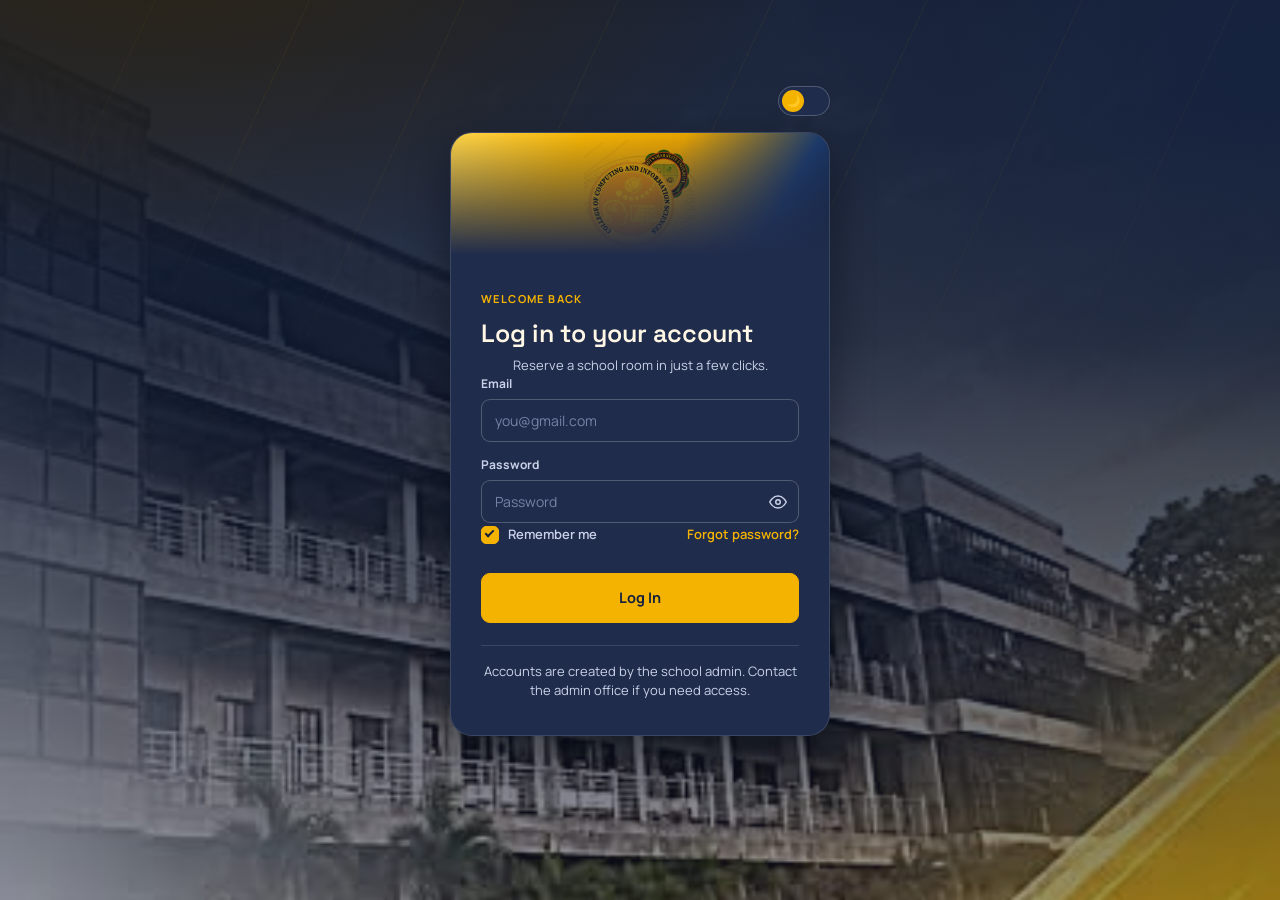
==== commit 649e4d11: "Improve UI/background design across all pages; enhance admin password reset controls and add room re" ====
--- a/dashboard.html
+++ b/dashboard.html
@@ -12,6 +12,7 @@
 </head>
 <body>
 
+    <div class="page-cover" aria-hidden="true"></div>
     <canvas class="bg-field" aria-hidden="true"></canvas>
 
     <div class="app-shell">
@@ -19,7 +20,7 @@
         <!-- SIDEBAR -->
         <aside class="sidebar" id="sidebar">
             <a class="sidebar-brand" href="index.html">
-                <span class="header-logo">📚</span>
+                <span class="header-logo"><img src="assets/ccis-logo.png" alt="CCIS logo"></span>
                 <div>
                     <h1>Room Reservation</h1>
                     <small>School Management System</small>
@@ -82,7 +83,7 @@
                     <span></span><span></span><span></span>
                 </button>
                 <a class="topbar-brand" href="index.html">
-                    <span class="header-logo">📚</span> Room Reservation
+                    <span class="header-logo"><img src="assets/ccis-logo.png" alt="CCIS logo"></span> Room Reservation
                 </a>
             </div>
 
@@ -91,15 +92,22 @@
             <!-- OVERVIEW -->
             <section class="panel active" id="panel-overview">
                 <div class="bento">
-                    <div class="box tile-stats stat-cyan">
+                    <div class="box tile-stats stat-slate">
                         <div class="stat-icon">🏫</div>
                         <div class="stat-info">
                             <span class="stat-value" id="statRooms">0</span>
                             <span class="stat-label">Total Rooms</span>
                         </div>
                     </div>
+                    <div class="box tile-stats stat-cyan">
+                        <div class="stat-icon">🟢</div>
+                        <div class="stat-info">
+                            <span class="stat-value" id="statAvailableNow">0</span>
+                            <span class="stat-label">Rooms Available Now</span>
+                        </div>
+                    </div>
                     <div class="box tile-stats stat-green">
-                        <div class="stat-icon">🟢</div>
+                        <div class="stat-icon">📆</div>
                         <div class="stat-info">
                             <span class="stat-value" id="statAvailable">0</span>
                             <span class="stat-label">Open Slots Today</span>
@@ -155,9 +163,9 @@
             <div class="box">
                 <h2>🏫 Rooms</h2>
                 <p class="note">
-                    Select a date to see room availability. Rooms are booked in
-                    four fixed time blocks: 8:00–9:30 AM, 10:00–11:30 AM,
-                    1:00–2:30 PM, and 3:00–5:00 PM.
+                    Select a date to see room availability. The timeline below
+                    shows four reference blocks, but you can book any start
+                    and end time within 8:00 AM – 5:00 PM when you reserve.
                 </p>
 
                 <label>Check Availability Date</label>
@@ -201,12 +209,19 @@
                     <label>Date</label>
                     <input id="date" type="date" required>
 
-                    <label>Time Slot</label>
-                    <div class="slot-picker" id="slotPicker">
-                        <p class="note">
-                            Choose a room and date to see available time slots.
-                        </p>
-                    </div>
+                    <label>Time</label>
+                    <div class="time-range-row">
+                        <div>
+                            <label class="time-sublabel">Start</label>
+                            <input id="startTime" type="time" min="08:00" max="17:00" step="900" required>
+                        </div>
+                        <div>
+                            <label class="time-sublabel">End</label>
+                            <input id="endTime" type="time" min="08:00" max="17:00" step="900" required>
+                        </div>
+                    </div>
+                    <p class="note">Rooms are open 8:00 AM – 5:00 PM. Pick any start and end time within that window.</p>
+                    <div id="timeAvailabilityMsg"></div>
 
                     <label>Purpose</label>
                     <input id="purpose" type="text" placeholder="Example: Math Class" required>
@@ -389,6 +404,41 @@
         </div>
     </div>
 
+    <!-- FORCE PASSWORD CHANGE MODAL — no close button, backdrop click
+         does nothing. The only way past it is to submit a new
+         password (see submitForcePasswordChange in script.js). Shown
+         whenever currentUser.mustChangePassword is true. -->
+    <div class="modal-overlay" id="forcePasswordModal">
+        <div class="modal-card">
+            <div class="modal-alert"></div>
+
+            <h2>🔑 Set Your Own Password</h2>
+            <p class="note">
+                Your account is still using a temporary password set
+                by an admin. For security, please choose your own
+                password before continuing.
+            </p>
+
+            <form id="forcePasswordForm" autocomplete="off" onsubmit="submitForcePasswordChange(event)">
+                <label>New Password</label>
+                <div class="password-field">
+                    <input id="forcePwNew" type="password" autocomplete="new-password" placeholder="At least 6 characters" required>
+                    <button class="password-toggle" type="button" aria-label="Show password" onclick="togglePasswordVisibility(this, 'forcePwNew')"><svg viewBox="0 0 24 24" width="18" height="18" fill="none" stroke="currentColor" stroke-width="2" stroke-linecap="round" stroke-linejoin="round"><path d="M1 12s4-8 11-8 11 8 11 8-4 8-11 8-11-8-11-8Z"/><circle cx="12" cy="12" r="3"/></svg></button>
+                </div>
+
+                <label>Confirm New Password</label>
+                <div class="password-field">
+                    <input id="forcePwConfirm" type="password" autocomplete="new-password" placeholder="Re-enter new password" required>
+                    <button class="password-toggle" type="button" aria-label="Show password" onclick="togglePasswordVisibility(this, 'forcePwConfirm')"><svg viewBox="0 0 24 24" width="18" height="18" fill="none" stroke="currentColor" stroke-width="2" stroke-linecap="round" stroke-linejoin="round"><path d="M1 12s4-8 11-8 11 8 11 8-4 8-11 8-11-8-11-8Z"/><circle cx="12" cy="12" r="3"/></svg></button>
+                </div>
+
+                <div class="form-actions">
+                    <button class="btn success" type="submit">💾 Save and Continue</button>
+                </div>
+            </form>
+        </div>
+    </div>
+
     <!-- CREATE USER MODAL -->
     <div class="modal-overlay" id="createUserModal" onclick="if (event.target === this) closeCreateUserModal()">
         <div class="modal-card">
--- a/style.css
+++ b/style.css
@@ -1,25 +1,26 @@
 /* ============================================================
-   Room Reservation — "Nightgrid" theme
-   A balanced mid-dark slate base (not black, not white) with
-   glass panels and electric cyan / violet / magenta accents.
+   Room Reservation — "CCIS Gold" theme
+   Built around the College of Computing and Information Sciences
+   brand: deep navy base, gold as the one vivid accent, with the
+   seal's green and red as supporting status colors.
    ============================================================ */
 
 :root {
     /* Page base */
-    --bg-0: #16203a;
-    --bg-1: #1c2a4d;
+    --bg-0: #101b33;
+    --bg-1: #1b2c4e;
 
     /* Ambient background glow (muted, low-saturation — page atmosphere) */
-    --field-cyan: #123244;
-    --field-violet: #201d47;
+    --field-cyan: #2e2410;
+    --field-violet: #16233f;
 
     /* Vivid accent swatches (icons, small orbs, gradients) */
-    --swatch-cyan: #22d3ee;
-    --swatch-teal: #2dd4bf;
-    --swatch-violet: #8b5cf6;
-    --swatch-magenta: #ec4899;
-    --avatar-a: #0e7490;
-    --avatar-b: #4338ca;
+    --swatch-cyan: #f5b301;
+    --swatch-teal: #37b36a;
+    --swatch-violet: #4a6fa5;
+    --swatch-magenta: #e4572e;
+    --avatar-a: #f5b301;
+    --avatar-b: #1b3a6b;
 
     /* Surfaces */
     --surface: rgba(255, 255, 255, 0.055);
@@ -31,16 +32,17 @@
     --shadow: 0 1px 0 rgba(255, 255, 255, 0.04) inset, 0 20px 44px rgba(2, 6, 16, 0.45);
 
     /* Text */
-    --ink: #eaf2ff;
-    --ink-dim: #9fb0cc;
-    --ink-faint: #7c8db0;
-
-    /* Accent (electric cyan) */
-    --accent: #22d3ee;
-    --accent-bright: #67e8f9;
-    --accent-soft: rgba(34, 211, 238, 0.16);
-    --accent-line: rgba(34, 211, 238, 0.4);
-    --on-accent: #062230;
+    --ink: #fff7e6;
+    --ink-dim: #c9d2e8;
+    --ink-faint: #8c99bc;
+
+    /* Accent (CCIS gold) */
+    --accent: #f5b301;
+    --accent-bright: #ffcb3d;
+    --accent-soft: rgba(245, 179, 1, 0.18);
+    --accent-line: rgba(245, 179, 1, 0.42);
+    --accent-glow-rgb: 245, 179, 1;
+    --on-accent: #14213d;
 
     /* Status: solid = dots/borders, ink = text, bg/border = chips */
     --ok: #34d399;
@@ -48,15 +50,15 @@
     --ok-bg: rgba(52, 211, 153, 0.16);
     --ok-border: rgba(52, 211, 153, 0.4);
 
-    --warn: #fbbf24;
-    --warn-ink: #fcd34d;
-    --warn-bg: rgba(251, 191, 36, 0.16);
-    --warn-border: rgba(251, 191, 36, 0.4);
-
-    --danger: #fb7185;
-    --danger-ink: #fca5b1;
-    --danger-bg: rgba(251, 113, 133, 0.16);
-    --danger-border: rgba(251, 113, 133, 0.4);
+    --warn: #fb923c;
+    --warn-ink: #fdba74;
+    --warn-bg: rgba(251, 146, 60, 0.16);
+    --warn-border: rgba(251, 146, 60, 0.4);
+
+    --danger: #f0555a;
+    --danger-ink: #ff8b8f;
+    --danger-bg: rgba(240, 85, 90, 0.16);
+    --danger-border: rgba(240, 85, 90, 0.4);
 
     --radius-lg: 22px;
     --radius-md: 14px;
@@ -66,62 +68,78 @@
     --font-body: "Manrope", -apple-system, BlinkMacSystemFont, sans-serif;
 
     /* Chrome that differs meaningfully between themes */
-    --nav-bg: rgba(18, 26, 48, 0.75);
-    --grid-line: rgba(34, 211, 238, 0.05);
+    --nav-bg: rgba(16, 27, 51, 0.75);
+    --grid-line: rgba(245, 179, 1, 0.05);
     --scheme: dark;
+
+    /* Homepage hero (theme-reactive gradient) */
+    --hero-bg: linear-gradient(120deg, #ffd54a 0%, #f5b301 30%, #e8a400 52%, #1b3a6b 82%, #101b33 100%);
+    --hero-wedge-a: #2e8b57;
+    --hero-wedge-b: #101b33;
+
+    /* CCIS building photo, used behind login / forgot-password / dashboard */
+    --page-cover-overlay: linear-gradient(180deg, rgba(16, 27, 51, 0.95) 0%, rgba(16, 27, 51, 0.88) 38%, rgba(16, 27, 51, 0.62) 72%, rgba(16, 27, 51, 0.4) 100%);
 }
 
 /* ---------- Light theme ---------- */
 :root[data-theme="light"] {
-    --bg-0: #e4f5f7;
-    --bg-1: #ece9fb;
-
-    --field-cyan: rgba(34, 211, 238, 0.24);
-    --field-violet: rgba(139, 92, 246, 0.2);
-
-    --swatch-cyan: #0891b2;
-    --swatch-teal: #0d9488;
-    --swatch-violet: #7c3aed;
-    --swatch-magenta: #db2777;
-    --avatar-a: #0e7490;
-    --avatar-b: #4338ca;
+    --bg-0: #fff9ec;
+    --bg-1: #eaf0fb;
+
+    --field-cyan: rgba(245, 179, 1, 0.2);
+    --field-violet: rgba(27, 58, 107, 0.14);
+
+    --swatch-cyan: #c98a00;
+    --swatch-teal: #1e8e52;
+    --swatch-violet: #1b3a6b;
+    --swatch-magenta: #c0392b;
+    --avatar-a: #f5b301;
+    --avatar-b: #1b3a6b;
 
     --surface: rgba(255, 255, 255, 0.66);
-    --surface-solid: #fdfeff;
-    --tint: rgba(8, 145, 178, 0.055);
-    --tint-strong: rgba(8, 145, 178, 0.1);
-    --line: rgba(15, 23, 42, 0.11);
-    --line-strong: rgba(15, 23, 42, 0.2);
+    --surface-solid: #fffdf6;
+    --tint: rgba(20, 33, 61, 0.05);
+    --tint-strong: rgba(20, 33, 61, 0.09);
+    --line: rgba(20, 33, 61, 0.12);
+    --line-strong: rgba(20, 33, 61, 0.22);
     --shadow: 0 1px 0 rgba(255, 255, 255, 0.6) inset, 0 20px 44px rgba(30, 41, 59, 0.12);
 
-    --ink: #10182b;
-    --ink-dim: #4b5674;
+    --ink: #14213d;
+    --ink-dim: #46527a;
     --ink-faint: #6b7695;
 
-    --accent: #0891b2;
-    --accent-bright: #06b6d4;
-    --accent-soft: rgba(8, 145, 178, 0.12);
-    --accent-line: rgba(8, 145, 178, 0.35);
-    --on-accent: #ffffff;
-
-    --ok: #059669;
-    --ok-ink: #047857;
-    --ok-bg: rgba(5, 150, 105, 0.12);
-    --ok-border: rgba(5, 150, 105, 0.35);
-
-    --warn: #d97706;
-    --warn-ink: #b45309;
-    --warn-bg: rgba(217, 119, 6, 0.12);
-    --warn-border: rgba(217, 119, 6, 0.35);
-
-    --danger: #e11d48;
-    --danger-ink: #be123c;
-    --danger-bg: rgba(225, 29, 72, 0.12);
-    --danger-border: rgba(225, 29, 72, 0.35);
-
-    --nav-bg: rgba(240, 249, 251, 0.78);
-    --grid-line: rgba(8, 145, 178, 0.08);
+    --accent: #e8a400;
+    --accent-bright: #f5b301;
+    --accent-soft: rgba(232, 164, 0, 0.14);
+    --accent-line: rgba(232, 164, 0, 0.38);
+    --accent-glow-rgb: 232, 164, 0;
+    --on-accent: #14213d;
+
+    --ok: #1e8e52;
+    --ok-ink: #146b3d;
+    --ok-bg: rgba(30, 142, 82, 0.12);
+    --ok-border: rgba(30, 142, 82, 0.35);
+
+    --warn: #c2660a;
+    --warn-ink: #9a4f06;
+    --warn-bg: rgba(194, 102, 10, 0.12);
+    --warn-border: rgba(194, 102, 10, 0.35);
+
+    --danger: #c0392b;
+    --danger-ink: #9a2e22;
+    --danger-bg: rgba(192, 57, 43, 0.12);
+    --danger-border: rgba(192, 57, 43, 0.35);
+
+    --nav-bg: rgba(255, 249, 236, 0.82);
+    --grid-line: rgba(232, 164, 0, 0.08);
     --scheme: light;
+
+    /* Homepage hero — softer, airier version of the same gold/navy story */
+    --hero-bg: linear-gradient(120deg, #fff6e0 0%, #ffe066 28%, #f5b301 55%, #a9c0e6 82%, #eef3fb 100%);
+    --hero-wedge-a: #4fae7a;
+    --hero-wedge-b: #6b87b3;
+
+    --page-cover-overlay: linear-gradient(180deg, rgba(255, 249, 236, 0.94) 0%, rgba(255, 249, 236, 0.85) 38%, rgba(234, 240, 251, 0.58) 72%, rgba(234, 240, 251, 0.34) 100%);
 }
 
 *,
@@ -187,18 +205,6 @@
 
 :root[data-theme="light"] .theme-toggle-thumb {
     transform: translateX(20px);
-}
-
-.auth-brand-row {
-    display: flex;
-    align-items: center;
-    justify-content: space-between;
-    gap: 12px;
-    margin-bottom: 22px;
-}
-
-.auth-brand-row .auth-brand {
-    margin-bottom: 0;
 }
 
 /* Ambient glow, pinned to the viewport (not body's background-attachment:
@@ -297,6 +303,17 @@
     padding: 32px 0;
 }
 
+/* ---------- CCIS building photo (login / forgot-password / dashboard) ---------- */
+
+.page-cover {
+    position: fixed;
+    inset: 0;
+    z-index: -3;
+    pointer-events: none;
+    background: var(--page-cover-overlay), url("assets/ccis-cover.jpg") center 30%/cover no-repeat;
+    transition: background 0.25s ease;
+}
+
 /* ---------- Ambient glow background (landing + auth pages) ---------- */
 
 .auth-bg {
@@ -373,8 +390,33 @@
 /* ---------- Auth layout (login / forgot password) ---------- */
 
 .box.auth-card {
-    padding: 34px 30px;
+    padding: 0;
+    overflow: hidden;
     box-shadow: var(--shadow);
+}
+
+.auth-card-body {
+    padding: 26px 30px 34px;
+}
+
+/* Hero band: the CCIS crest as the card's own header background —
+   the brand gradient behind it, the logo watermarked into it (its
+   white backing multiplied away, same trick used on .auth-logo img),
+   and a fade at the bottom so it melts into the card body below
+   instead of ending in a hard edge. */
+.auth-card-hero {
+    position: relative;
+    height: 132px;
+    background:
+        linear-gradient(180deg, rgba(16, 27, 51, 0) 0%, var(--surface-solid) 92%),
+        url("assets/ccis-logo.png") center 34%/112px auto no-repeat,
+        var(--hero-bg);
+    background-blend-mode: normal, multiply, normal;
+}
+
+.auth-card-hero-link {
+    position: absolute;
+    inset: 0;
 }
 
 .auth-brand {
@@ -389,6 +431,24 @@
 .auth-logo {
     font-size: 20px;
     line-height: 1;
+}
+
+.auth-logo,
+.header-logo {
+    display: inline-flex;
+    isolation: isolate;
+}
+
+.auth-logo img,
+.header-logo img {
+    height: 26px;
+    width: auto;
+    display: block;
+    mix-blend-mode: multiply;
+}
+
+.sidebar-brand .header-logo img {
+    height: 30px;
 }
 
 .auth-wordmark {
@@ -401,6 +461,21 @@
 
 .auth-card-head {
     margin-bottom: 24px;
+}
+
+.auth-card-head.tight {
+    margin-bottom: 6px;
+}
+
+.auth-toolbar {
+    display: flex;
+    justify-content: flex-end;
+    margin-bottom: 16px;
+}
+
+.auth-sub-center {
+    text-align: center;
+    margin-bottom: 22px;
 }
 
 .auth-eyebrow {
@@ -473,12 +548,17 @@
 }
 
 @media (max-width: 480px) {
-    .box.auth-card {
-        padding: 26px 20px;
+    .auth-card-body {
+        padding: 22px 20px 26px;
     }
 
     .box.auth-card .auth-card-head h2 {
         font-size: 22px;
+    }
+
+    .auth-card-hero {
+        height: 104px;
+        background-size: auto, 88px auto, auto;
     }
 
     .auth-brand {
@@ -515,10 +595,10 @@
     position: sticky;
     top: 0;
     height: 100vh;
-    background: linear-gradient(180deg, rgba(34, 211, 238, 0.07), rgba(139, 92, 246, 0.05)), var(--surface);
+    background: linear-gradient(180deg, rgba(var(--accent-glow-rgb), 0.07), rgba(27, 58, 107, 0.05)), var(--surface);
     border-right: 1px solid var(--line);
-    backdrop-filter: blur(18px);
-    -webkit-backdrop-filter: blur(18px);
+    backdrop-filter: blur(8px);
+    -webkit-backdrop-filter: blur(8px);
     z-index: 20;
 }
 
@@ -601,7 +681,7 @@
 .sidebar .dash-nav-btn.active {
     background: var(--accent);
     color: var(--on-accent);
-    box-shadow: 0 8px 18px rgba(34, 211, 238, 0.28);
+    box-shadow: 0 8px 18px rgba(var(--accent-glow-rgb), 0.28);
 }
 
 .sidebar .dash-nav-btn.active::before {
@@ -784,8 +864,8 @@
     border: 1px solid var(--line);
     border-radius: var(--radius-lg);
     box-shadow: var(--shadow);
-    backdrop-filter: blur(14px);
-    -webkit-backdrop-filter: blur(14px);
+    backdrop-filter: blur(8px);
+    -webkit-backdrop-filter: blur(8px);
 }
 
 .menu-btn {
@@ -1015,11 +1095,11 @@
 }
 
 /* One accent per stat card */
-.tile-stats.stat-cyan   { --tile-accent: var(--swatch-cyan);    --tile-accent-soft: rgba(34, 211, 238, 0.14); --tile-accent-line: rgba(34, 211, 238, 0.4); background: rgba(34, 211, 238, 0.07); border-color: rgba(34, 211, 238, 0.28); }
+.tile-stats.stat-cyan   { --tile-accent: var(--swatch-cyan);    --tile-accent-soft: rgba(245, 179, 1, 0.14); --tile-accent-line: rgba(245, 179, 1, 0.4); background: rgba(245, 179, 1, 0.08); border-color: rgba(245, 179, 1, 0.3); }
 .tile-stats.stat-green  { --tile-accent: var(--ok);             --tile-accent-soft: rgba(52, 211, 153, 0.14); --tile-accent-line: rgba(52, 211, 153, 0.4); background: rgba(52, 211, 153, 0.07); border-color: rgba(52, 211, 153, 0.28); }
-.tile-stats.stat-amber  { --tile-accent: var(--warn);           --tile-accent-soft: rgba(251, 191, 36, 0.14); --tile-accent-line: rgba(251, 191, 36, 0.4); background: rgba(251, 191, 36, 0.07); border-color: rgba(251, 191, 36, 0.28); }
-.tile-stats.stat-violet { --tile-accent: var(--swatch-violet);  --tile-accent-soft: rgba(139, 92, 246, 0.14); --tile-accent-line: rgba(139, 92, 246, 0.4); background: rgba(139, 92, 246, 0.07); border-color: rgba(139, 92, 246, 0.28); }
-.tile-stats.stat-rose   { --tile-accent: var(--danger);         --tile-accent-soft: rgba(251, 113, 133, 0.14); --tile-accent-line: rgba(251, 113, 133, 0.4); background: rgba(251, 113, 133, 0.07); border-color: rgba(251, 113, 133, 0.28); }
+.tile-stats.stat-amber  { --tile-accent: var(--warn);           --tile-accent-soft: rgba(251, 146, 60, 0.14); --tile-accent-line: rgba(251, 146, 60, 0.4); background: rgba(251, 146, 60, 0.07); border-color: rgba(251, 146, 60, 0.28); }
+.tile-stats.stat-violet { --tile-accent: var(--swatch-violet);  --tile-accent-soft: rgba(27, 58, 107, 0.14); --tile-accent-line: rgba(27, 58, 107, 0.4); background: rgba(27, 58, 107, 0.07); border-color: rgba(27, 58, 107, 0.28); }
+.tile-stats.stat-rose   { --tile-accent: var(--danger);         --tile-accent-soft: rgba(240, 85, 90, 0.14); --tile-accent-line: rgba(240, 85, 90, 0.4); background: rgba(240, 85, 90, 0.07); border-color: rgba(240, 85, 90, 0.28); }
 .tile-stats.stat-slate  { --tile-accent: var(--ink-faint);      --tile-accent-soft: var(--tint-strong);       --tile-accent-line: var(--line-strong);      background: var(--tint); border-color: var(--line-strong); }
 
 .stat-value {
@@ -1136,8 +1216,7 @@
         font-size: 22px;
     }
 
-    .room-grid,
-    .slot-grid {
+    .room-grid {
         grid-template-columns: 1fr;
     }
 
@@ -1241,7 +1320,7 @@
 input:focus,
 select:focus {
     border-color: var(--accent);
-    box-shadow: 0 0 0 3px rgba(34, 211, 238, 0.22);
+    box-shadow: 0 0 0 3px rgba(var(--accent-glow-rgb), 0.22);
 }
 
 /* Native browser controls need an explicit dark color-scheme, or
@@ -1304,6 +1383,29 @@
     font-size: 13px;
     font-weight: 600;
     color: var(--ink-dim);
+}
+
+.auth-row-between {
+    display: flex;
+    align-items: center;
+    justify-content: space-between;
+    gap: 12px;
+    margin: 2px 0 6px;
+}
+
+.auth-row-between .checkbox-field {
+    margin: 0;
+}
+
+.auth-inline-link {
+    font-size: 13px;
+    font-weight: 600;
+    color: var(--accent);
+    white-space: nowrap;
+}
+
+.auth-inline-link:hover {
+    text-decoration: underline;
 }
 
 .checkbox-field input {
@@ -1396,7 +1498,7 @@
 .btn.success:hover {
     background: var(--accent-bright);
     border-color: var(--accent-bright);
-    box-shadow: 0 0 20px rgba(34, 211, 238, 0.45);
+    box-shadow: 0 0 20px rgba(var(--accent-glow-rgb), 0.45);
 }
 
 .btn.danger {
@@ -1406,8 +1508,8 @@
 }
 
 .btn.danger:hover {
-    background: #fbd3de;
-    border-color: #ee9db2;
+    background: color-mix(in srgb, var(--danger) 22%, transparent);
+    border-color: color-mix(in srgb, var(--danger) 55%, transparent);
 }
 
 .btn.ghost {
@@ -1476,7 +1578,7 @@
 .room-card:hover {
     border-color: var(--accent-line);
     background: var(--surface-solid);
-    box-shadow: 0 6px 18px rgba(2, 6, 16, 0.35), 0 0 0 1px rgba(34, 211, 238, 0.08);
+    box-shadow: 0 6px 18px rgba(2, 6, 16, 0.35), 0 0 0 1px rgba(var(--accent-glow-rgb), 0.08);
 }
 
 .room-card h3 {
@@ -1563,75 +1665,70 @@
     border-color: var(--danger-border);
 }
 
-/* ---------- Slot picker ---------- */
-
-.slot-picker {
+.time-range-row {
+    display: grid;
+    grid-template-columns: 1fr 1fr;
+    gap: 10px;
     margin-bottom: 6px;
 }
 
-.slot-grid {
-    display: grid;
-    grid-template-columns: repeat(auto-fill, minmax(150px, 1fr));
-    gap: 8px;
-}
-
-.slot-option {
-    display: flex;
-    flex-direction: column;
-    gap: 4px;
-    padding: 11px 12px;
+.time-sublabel {
+    font-size: 11px;
+    opacity: 0.8;
+    margin-bottom: 4px;
+    display: block;
+}
+
+.time-availability-msg {
+    padding: 10px 12px;
     border-radius: var(--radius-sm);
     border: 1px solid var(--line);
     font-size: 12px;
-    cursor: pointer;
+    margin-bottom: 12px;
     background: var(--tint);
-    transition: transform 0.1s ease, border-color 0.15s ease;
-}
-
-.slot-option.available {
+}
+
+.time-availability-msg.ok {
     background: var(--ok-bg);
     color: var(--ok-ink);
     border-color: var(--ok-border);
 }
 
-.slot-option.available:hover {
-    transform: translateY(-1px);
-    border-color: var(--ok);
-}
-
-.slot-option.selected {
-    outline: 2px solid var(--accent);
-    outline-offset: -2px;
-}
-
-.slot-option.disabled {
-    cursor: not-allowed;
-    opacity: 0.9;
-}
-
-.slot-option.pending {
-    background: var(--warn-bg);
-    color: var(--warn-ink);
-    border-color: var(--warn-border);
-}
-
-.slot-option.approved {
+.time-availability-msg.conflict {
     background: var(--danger-bg);
     color: var(--danger-ink);
     border-color: var(--danger-border);
 }
 
-.slot-time {
-    font-weight: 700;
-}
-
-.slot-status {
-    font-size: 11px;
-}
-
-.slot-purpose {
-    font-size: 11px;
+.time-suggestions {
+    display: flex;
+    flex-wrap: wrap;
+    align-items: center;
+    gap: 6px;
+    margin-top: 8px;
+}
+
+.time-suggestions span {
+    font-size: 12px;
     opacity: 0.85;
+}
+
+.time-suggestion-chip {
+    font: inherit;
+    font-size: 12px;
+    font-weight: 600;
+    cursor: pointer;
+    padding: 5px 10px;
+    border-radius: 999px;
+    border: 1px solid var(--ok-border);
+    background: var(--ok-bg);
+    color: var(--ok-ink);
+    transition: transform 0.1s ease, border-color 0.15s ease;
+}
+
+.time-suggestion-chip:hover {
+    transform: translateY(-1px);
+    border-color: var(--ok);
 }
 
 /* ---------- Reservations list ---------- */
@@ -2011,7 +2108,7 @@
     margin-left: 6px;
     padding: 1px 6px;
     border-radius: 999px;
-    background: #e11d48;
+    background: var(--danger);
     color: #ffffff;
     font-size: 10px;
     font-weight: 700;
@@ -2197,9 +2294,13 @@
 }
 
 /* ---------- Hero ---------- */
+/* A bold, faculty-yellow hero: gold dominates, with a navy sweep and
+   a thin green seam standing in for the cover photo we removed. */
 
 .hero {
     --nav-h: 78px;
+    position: relative;
+    z-index: 1;
     max-width: 2000px;
     margin: 0 auto;
     padding: 40px 5vw;
@@ -2209,6 +2310,39 @@
     grid-template-columns: 1fr 1fr;
     gap: 48px;
     align-items: center;
+    overflow: hidden;
+    isolation: isolate;
+    background:
+        radial-gradient(1200px 700px at 8% -10%, rgba(255, 255, 255, 0.35) 0%, transparent 55%),
+        var(--hero-bg);
+    transition: background 0.25s ease;
+}
+
+.hero::before {
+    content: "";
+    position: absolute;
+    z-index: -1;
+    top: 0;
+    right: -6%;
+    width: 46%;
+    height: 100%;
+    background: var(--hero-wedge-a);
+    clip-path: polygon(38% 0, 62% 0, 24% 100%, 0% 100%);
+    opacity: 0.9;
+    transition: background 0.25s ease;
+}
+
+.hero::after {
+    content: "";
+    position: absolute;
+    z-index: -1;
+    top: 0;
+    right: -10%;
+    width: 46%;
+    height: 100%;
+    background: var(--hero-wedge-b);
+    clip-path: polygon(52% 0, 78% 0, 40% 100%, 14% 100%);
+    transition: background 0.25s ease;
 }
 
 .hero h1 {
@@ -2217,8 +2351,8 @@
     font-size: 52px;
     line-height: 1.1;
     margin: 0 0 20px;
-    color: var(--ink);
-    background: linear-gradient(100deg, var(--ink) 30%, var(--accent) 45%, var(--swatch-violet) 55%, var(--ink) 70%);
+    color: #14213d;
+    background: linear-gradient(100deg, #14213d 30%, #2e8b57 45%, #14213d 55%, #14213d 70%);
     background-size: 220% auto;
     background-position: 0% center;
     -webkit-background-clip: text;
@@ -2238,13 +2372,13 @@
         animation: none;
         background: none;
         -webkit-text-fill-color: currentColor;
-        color: var(--ink);
+        color: #14213d;
     }
 }
 
 .hero-sub {
     font-size: 17px;
-    color: var(--ink-dim);
+    color: rgba(20, 33, 61, 0.78);
     line-height: 1.65;
     margin: 0 0 32px;
     max-width: 440px;
@@ -2261,6 +2395,34 @@
     margin-top: 0;
     padding: 13px 24px;
     font-size: 14.5px;
+}
+
+.hero-ctas .btn.success {
+    background: #14213d;
+    border-color: #14213d;
+    color: #fff7e6;
+}
+
+.hero-ctas .btn.success:hover {
+    background: #1b3a6b;
+    border-color: #1b3a6b;
+    box-shadow: 0 8px 22px rgba(20, 33, 61, 0.35);
+}
+
+.hero-ctas .btn.ghost {
+    border-color: rgba(20, 33, 61, 0.45);
+    color: #14213d;
+}
+
+.hero-ctas .btn.ghost:hover {
+    background: rgba(20, 33, 61, 0.08);
+}
+
+@media (max-width: 900px) {
+    .hero::before,
+    .hero::after {
+        opacity: 0.5;
+    }
 }
 
 .hero-art {
@@ -2607,13 +2769,13 @@
     background-color: rgba(10, 16, 32, 0.55);
     background-image: repeating-radial-gradient(
         circle at 50% 50%,
-        rgba(34, 211, 238, 0.2) 0px,
-        rgba(34, 211, 238, 0.2) 1px,
+        rgba(245, 179, 1, 0.2) 0px,
+        rgba(245, 179, 1, 0.2) 1px,
         transparent 1px,
         transparent 38px
     );
-    border: 1px solid rgba(34, 211, 238, 0.3);
-    box-shadow: 0 50px 80px rgba(2, 6, 16, 0.5), 0 0 60px rgba(34, 211, 238, 0.08) inset;
+    border: 1px solid rgba(245, 179, 1, 0.3);
+    box-shadow: 0 50px 80px rgba(2, 6, 16, 0.5), 0 0 60px rgba(245, 179, 1, 0.08) inset;
 }
 
 /* ---------- Room block ---------- */
@@ -2638,11 +2800,11 @@
 }
 
 .room[data-s="open"],
-.slot[data-s="open"]    { --c: 16, 185, 129;  --lift: 0px; }
+.slot[data-s="open"]    { --c: 52, 211, 153;  --lift: 0px; }
 .room[data-s="pending"],
-.slot[data-s="pending"] { --c: 245, 158, 11;  --lift: 18px; }
+.slot[data-s="pending"] { --c: 251, 146, 60;  --lift: 18px; }
 .room[data-s="booked"],
-.slot[data-s="booked"]  { --c: 244, 63, 94;   --lift: 0px; }
+.slot[data-s="booked"]  { --c: 240, 85, 90;   --lift: 0px; }
 
 .face {
     position: absolute;
@@ -2769,7 +2931,7 @@
     padding: 0;
     list-style: none;
     font-size: 12.5px;
-    color: var(--ink-dim);
+    color: rgba(255, 247, 230, 0.85);
 }
 
 .scene-legend i {
